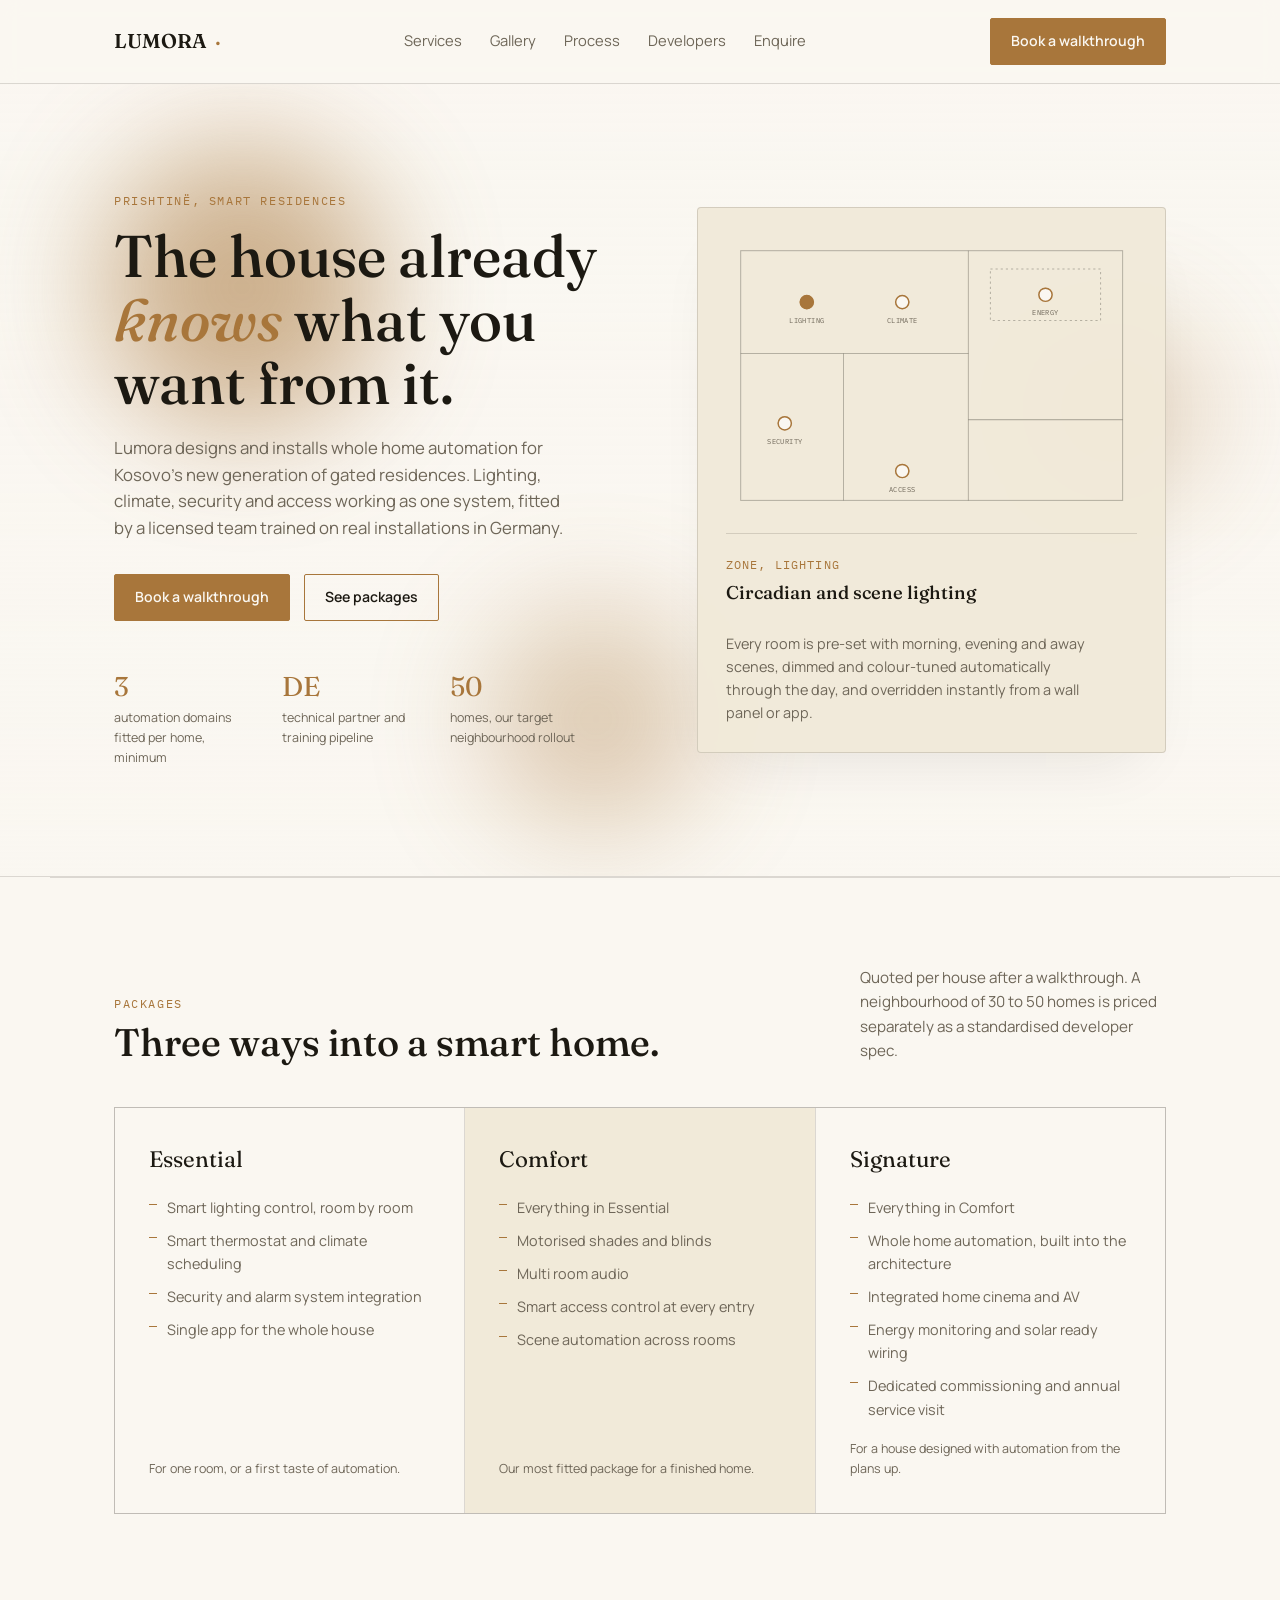
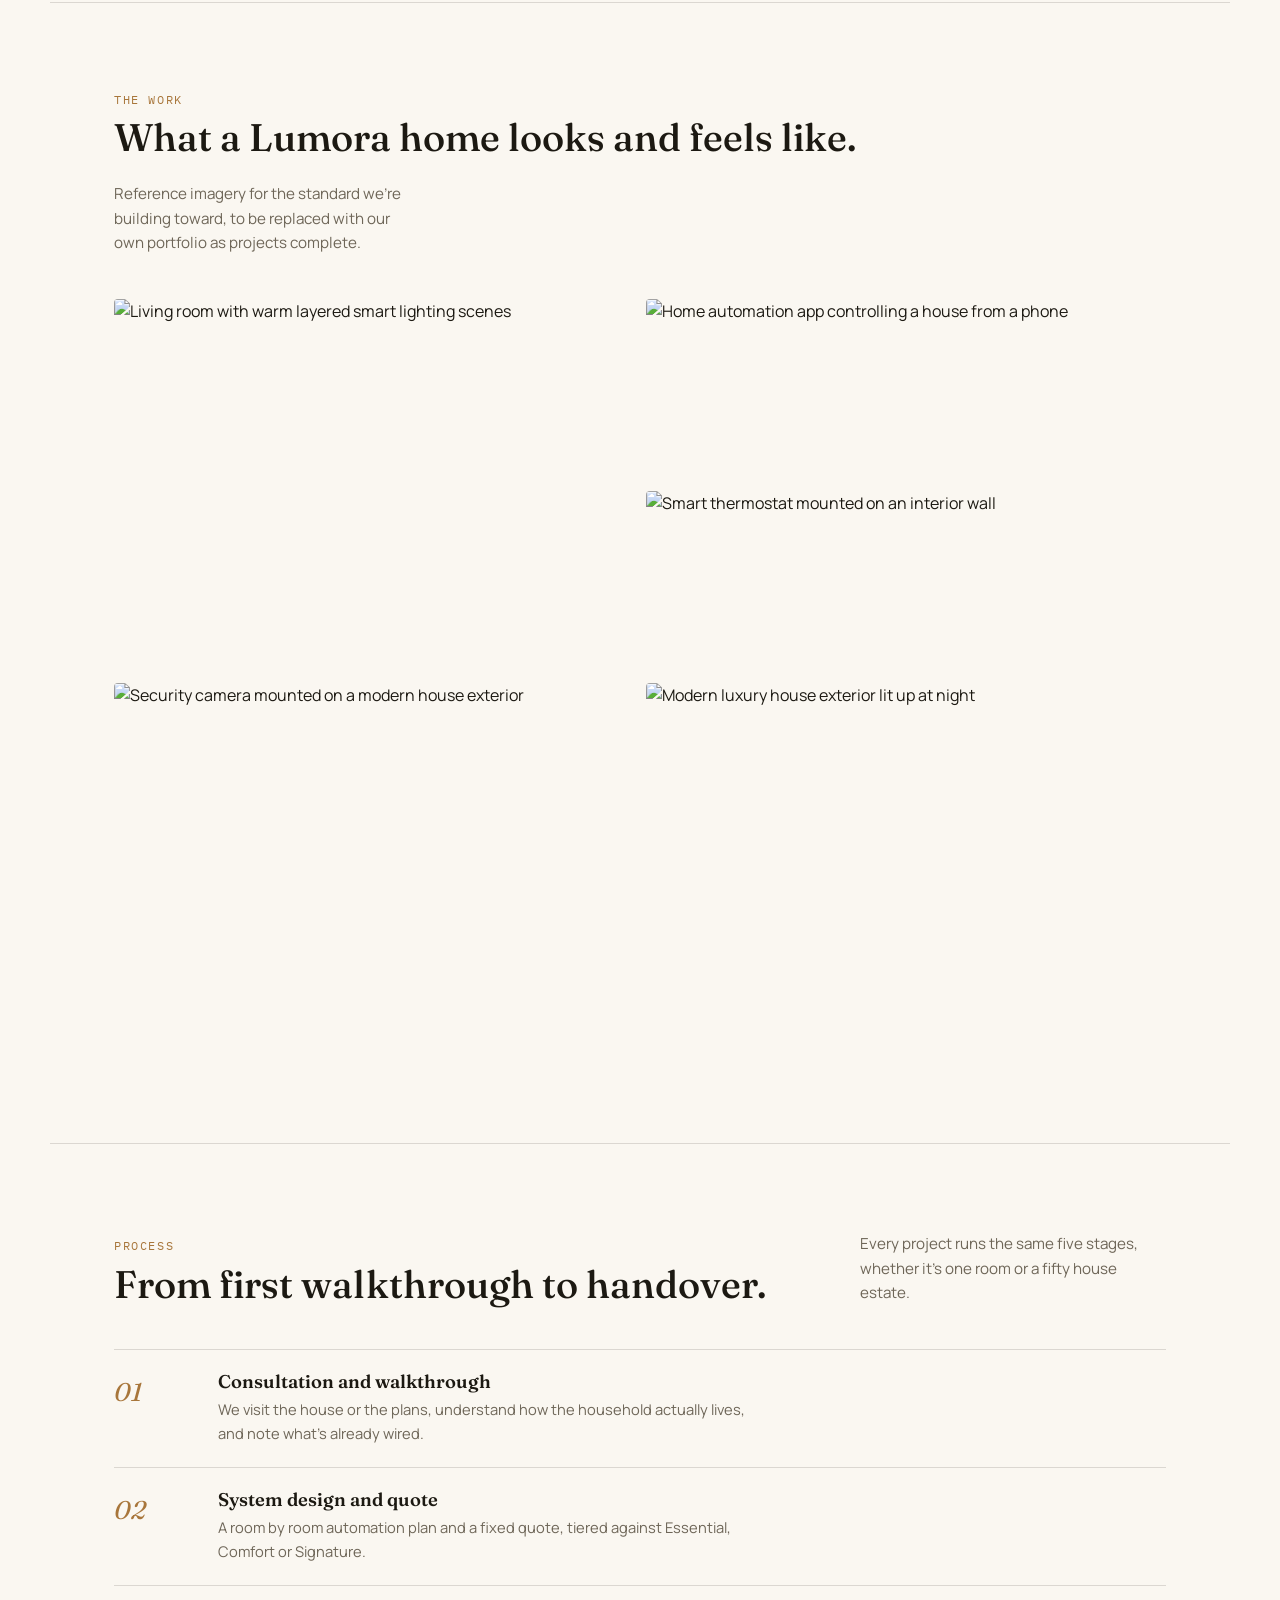
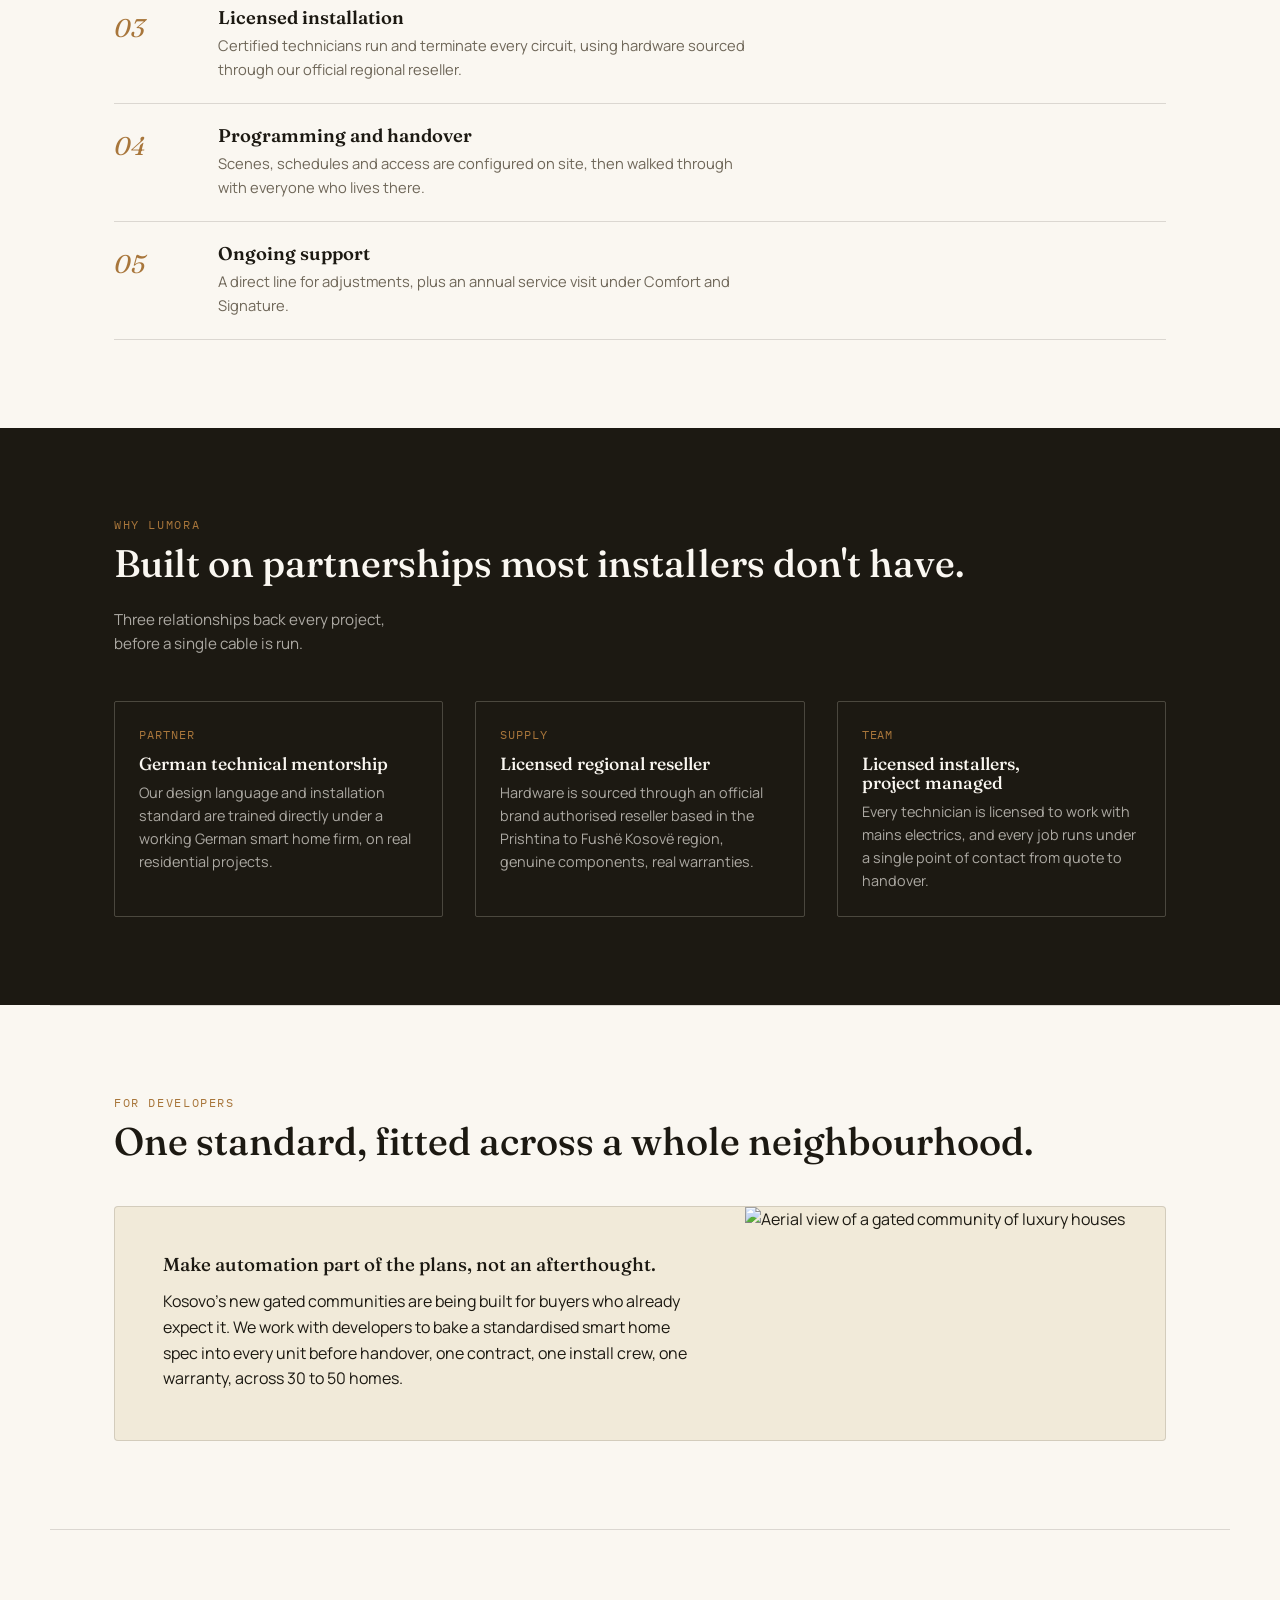
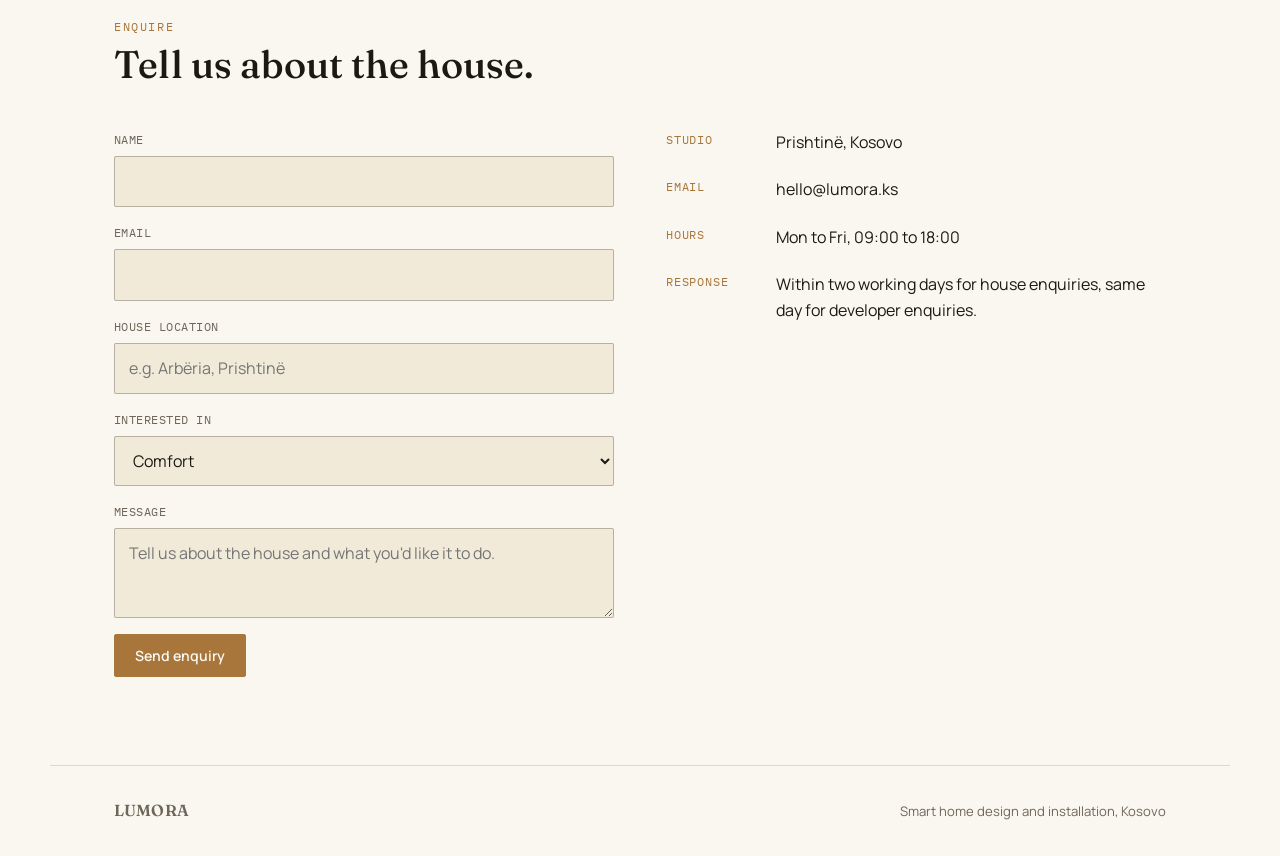
==== index.html @ 9aaa93f2 "Add files via upload" ====
<!doctype html>
<html lang="en">
<head>
<meta charset="UTF-8">
<meta name="viewport" content="width=device-width, initial-scale=1, viewport-fit=cover">
<title>Lumora Living</title>
<meta name="description" content="Lumora designs and installs whole-home automation for Kosovo's gated residences, lighting, climate, security and access working as one system.">
<link rel="preconnect" href="https://fonts.googleapis.com">
<link rel="preconnect" href="https://fonts.gstatic.com" crossorigin>
<link rel="stylesheet" href="https://fonts.googleapis.com/css2?family=Fraunces:ital,opsz,wght@0,9..144,300;0,9..144,500;0,9..144,600;1,9..144,400&family=Manrope:wght@400;500;600;700&family=IBM+Plex+Mono:wght@400;500&display=swap">
<link rel="stylesheet" href="style.css">
</head>
<body>

<header class="nav">
  <div class="wrap">
    <div class="brand">LUMORA<span class="dot">·</span></div>
    <nav class="links" aria-label="Primary">
      <a href="#services">Services</a>
      <a href="#gallery">Gallery</a>
      <a href="#process">Process</a>
      <a href="#developers">Developers</a>
      <a href="#contact">Enquire</a>
    </nav>
    <a class="btn solid" href="#contact">Book a walkthrough</a>
  </div>
</header>

<main>

  <section class="hero" id="top">
    <div class="hero-media" aria-hidden="true">
      <img src="https://loremflickr.com/1600/1200/smarthome,interior,modern" alt="" loading="eager" id="heroImg">
      <div class="hero-scrim"></div>
      <div class="glow g1"></div>
      <div class="glow g2"></div>
      <div class="glow g3"></div>
    </div>
    <div class="wrap hero-grid">
      <div class="hero-copy">
        <p class="eyebrow">Prishtinë, Smart residences</p>
        <h1>The house already <em>knows</em> what you want from it.</h1>
        <p class="lede">Lumora designs and installs whole home automation for Kosovo's new generation of gated residences. Lighting, climate, security and access working as one system, fitted by a licensed team trained on real installations in Germany.</p>
        <div class="cta-row">
          <a class="btn solid" href="#contact">Book a walkthrough</a>
          <a class="btn" href="#services">See packages</a>
        </div>
        <div class="stats">
          <div class="stat"><div class="num mono" data-count="3">0</div><div class="lbl">automation domains fitted per home, minimum</div></div>
          <div class="stat"><div class="num mono" data-static="DE">DE</div><div class="lbl">technical partner and training pipeline</div></div>
          <div class="stat"><div class="num mono" data-count="50">0</div><div class="lbl">homes, our target neighbourhood rollout</div></div>
        </div>
      </div>

      <div class="plan-card">
        <svg viewBox="0 0 560 380" role="img" aria-labelledby="planTitle">
          <title id="planTitle">Interactive floor plan of a smart home, showing five automation zones</title>
          <g class="plan-lines">
            <rect x="20" y="20" width="520" height="340"></rect>
            <line x1="20" y1="160" x2="330" y2="160"></line>
            <line x1="330" y1="20" x2="330" y2="360"></line>
            <line x1="330" y1="250" x2="540" y2="250"></line>
            <line x1="160" y1="160" x2="160" y2="360"></line>
            <rect x="360" y="45" width="150" height="70" stroke-dasharray="3 4"></rect>
          </g>
          <g id="nodes" font-family="IBM Plex Mono, monospace">
            <g class="node" tabindex="0" role="button" aria-pressed="true" data-key="lighting" transform="translate(110,90)">
              <circle class="pulse" r="9"></circle>
              <circle class="core" r="9"></circle>
              <text x="0" y="28" text-anchor="middle">Lighting</text>
            </g>
            <g class="node" tabindex="0" role="button" aria-pressed="false" data-key="climate" transform="translate(240,90)">
              <circle class="pulse" r="9"></circle>
              <circle class="core" r="9"></circle>
              <text x="0" y="28" text-anchor="middle">Climate</text>
            </g>
            <g class="node" tabindex="0" role="button" aria-pressed="false" data-key="security" transform="translate(80,255)">
              <circle class="pulse" r="9"></circle>
              <circle class="core" r="9"></circle>
              <text x="0" y="28" text-anchor="middle">Security</text>
            </g>
            <g class="node" tabindex="0" role="button" aria-pressed="false" data-key="access" transform="translate(240,320)">
              <circle class="pulse" r="9"></circle>
              <circle class="core" r="9"></circle>
              <text x="0" y="28" text-anchor="middle">Access</text>
            </g>
            <g class="node" tabindex="0" role="button" aria-pressed="false" data-key="energy" transform="translate(435,80)">
              <circle class="pulse" r="9"></circle>
              <circle class="core" r="9"></circle>
              <text x="0" y="28" text-anchor="middle">Energy</text>
            </g>
          </g>
        </svg>
        <div class="plan-caption">
          <p class="tag mono">Zone, Lighting</p>
          <h4 id="capTitle">Circadian and scene lighting</h4>
          <p id="capBody">Every room is pre-set with morning, evening and away scenes, dimmed and colour-tuned automatically through the day, and overridden instantly from a wall panel or app.</p>
        </div>
      </div>
    </div>
  </section>

  <section id="services" class="wrap">
    <div class="section-head">
      <div>
        <p class="eyebrow">Packages</p>
        <h2>Three ways into a smart home.</h2>
      </div>
      <p class="side">Quoted per house after a walkthrough. A neighbourhood of 30 to 50 homes is priced separately as a standardised developer spec.</p>
    </div>
    <div class="tiers">
      <div class="tier">
        <div>
          <div class="tier-name">Essential</div>
        </div>
        <ul>
          <li>Smart lighting control, room by room</li>
          <li>Smart thermostat and climate scheduling</li>
          <li>Security and alarm system integration</li>
          <li>Single app for the whole house</li>
        </ul>
        <p class="tier-for">For one room, or a first taste of automation.</p>
      </div>
      <div class="tier featured">
        <div>
          <div class="tier-name">Comfort</div>
        </div>
        <ul>
          <li>Everything in Essential</li>
          <li>Motorised shades and blinds</li>
          <li>Multi room audio</li>
          <li>Smart access control at every entry</li>
          <li>Scene automation across rooms</li>
        </ul>
        <p class="tier-for">Our most fitted package for a finished home.</p>
      </div>
      <div class="tier">
        <div>
          <div class="tier-name">Signature</div>
        </div>
        <ul>
          <li>Everything in Comfort</li>
          <li>Whole home automation, built into the architecture</li>
          <li>Integrated home cinema and AV</li>
          <li>Energy monitoring and solar ready wiring</li>
          <li>Dedicated commissioning and annual service visit</li>
        </ul>
        <p class="tier-for">For a house designed with automation from the plans up.</p>
      </div>
    </div>
  </section>

  <section id="gallery" class="wrap">
    <div class="section-head">
      <div>
        <p class="eyebrow">The work</p>
        <h2>What a Lumora home looks and feels like.</h2>
      </div>
      <p class="side">Reference imagery for the standard we're building toward, to be replaced with our own portfolio as projects complete.</p>
    </div>
    <div class="gallery-grid">
      <figure class="gallery-item span-2">
        <img src="https://loremflickr.com/900/650/livingroom,smartlighting" alt="Living room with warm layered smart lighting scenes" loading="lazy">
        <figcaption>Layered lighting scenes, tuned to the time of day</figcaption>
      </figure>
      <figure class="gallery-item">
        <img src="https://loremflickr.com/620/650/homeautomation,app" alt="Home automation app controlling a house from a phone" loading="lazy">
        <figcaption>One app for lighting, climate, security and access</figcaption>
      </figure>
      <figure class="gallery-item">
        <img src="https://loremflickr.com/620/500/thermostat,modern" alt="Smart thermostat mounted on an interior wall" loading="lazy">
        <figcaption>Room by room climate, scheduled automatically</figcaption>
      </figure>
      <figure class="gallery-item">
        <img src="https://loremflickr.com/620/500/security,camera,house" alt="Security camera mounted on a modern house exterior" loading="lazy">
        <figcaption>Perimeter security tied into one alarm system</figcaption>
      </figure>
      <figure class="gallery-item span-2">
        <img src="https://loremflickr.com/900/650/luxuryhouse,night,exterior" alt="Modern luxury house exterior lit up at night" loading="lazy">
        <figcaption>Exterior lighting and gates on the same automated system</figcaption>
      </figure>
    </div>
  </section>

  <section id="process" class="wrap">
    <div class="section-head">
      <div>
        <p class="eyebrow">Process</p>
        <h2>From first walkthrough to handover.</h2>
      </div>
      <p class="side">Every project runs the same five stages, whether it's one room or a fifty house estate.</p>
    </div>
    <div class="process">
      <div class="step">
        <div class="num mono">01</div>
        <div><h3>Consultation and walkthrough</h3><p>We visit the house or the plans, understand how the household actually lives, and note what's already wired.</p></div>
      </div>
      <div class="step">
        <div class="num mono">02</div>
        <div><h3>System design and quote</h3><p>A room by room automation plan and a fixed quote, tiered against Essential, Comfort or Signature.</p></div>
      </div>
      <div class="step">
        <div class="num mono">03</div>
        <div><h3>Licensed installation</h3><p>Certified technicians run and terminate every circuit, using hardware sourced through our official regional reseller.</p></div>
      </div>
      <div class="step">
        <div class="num mono">04</div>
        <div><h3>Programming and handover</h3><p>Scenes, schedules and access are configured on site, then walked through with everyone who lives there.</p></div>
      </div>
      <div class="step">
        <div class="num mono">05</div>
        <div><h3>Ongoing support</h3><p>A direct line for adjustments, plus an annual service visit under Comfort and Signature.</p></div>
      </div>
    </div>
  </section>

  <section class="dark-band">
    <div class="wrap">
      <div class="section-head">
        <div>
          <p class="eyebrow">Why Lumora</p>
          <h2>Built on partnerships most installers don't have.</h2>
        </div>
        <p class="side stone-on-dark">Three relationships back every project, before a single cable is run.</p>
      </div>
      <div class="trust-grid">
        <div class="trust-item">
          <div class="k mono">Partner</div>
          <h3>German technical mentorship</h3>
          <p class="stone-on-dark">Our design language and installation standard are trained directly under a working German smart home firm, on real residential projects.</p>
        </div>
        <div class="trust-item">
          <div class="k mono">Supply</div>
          <h3>Licensed regional reseller</h3>
          <p class="stone-on-dark">Hardware is sourced through an official brand authorised reseller based in the Prishtina to Fushë Kosovë region, genuine components, real warranties.</p>
        </div>
        <div class="trust-item">
          <div class="k mono">Team</div>
          <h3>Licensed installers, project managed</h3>
          <p class="stone-on-dark">Every technician is licensed to work with mains electrics, and every job runs under a single point of contact from quote to handover.</p>
        </div>
      </div>
    </div>
  </section>

  <section id="developers" class="wrap">
    <div class="section-head">
      <div>
        <p class="eyebrow">For developers</p>
        <h2>One standard, fitted across a whole neighbourhood.</h2>
      </div>
    </div>
    <div class="callout">
      <div>
        <h3>Make automation part of the plans, not an afterthought.</h3>
        <p>Kosovo's new gated communities are being built for buyers who already expect it. We work with developers to bake a standardised smart home spec into every unit before handover, one contract, one install crew, one warranty, across 30 to 50 homes.</p>
      </div>
      <img src="https://loremflickr.com/700/560/gatedcommunity,luxuryhomes,aerial" alt="Aerial view of a gated community of luxury houses" loading="lazy">
    </div>
  </section>

  <section id="contact" class="wrap">
    <div class="section-head">
      <div>
        <p class="eyebrow">Enquire</p>
        <h2>Tell us about the house.</h2>
      </div>
    </div>
    <div class="contact-grid">
      <form id="enquiryForm">
        <div class="field">
          <label for="name">Name</label>
          <input id="name" name="name" type="text" required autocomplete="name">
        </div>
        <div class="field">
          <label for="email">Email</label>
          <input id="email" name="email" type="email" required autocomplete="email">
        </div>
        <div class="field">
          <label for="location">House location</label>
          <input id="location" name="location" type="text" placeholder="e.g. Arbëria, Prishtinë">
        </div>
        <div class="field">
          <label for="tier">Interested in</label>
          <select id="tier" name="tier">
            <option>Essential</option>
            <option selected>Comfort</option>
            <option>Signature</option>
            <option>A full neighbourhood / developer enquiry</option>
          </select>
        </div>
        <div class="field">
          <label for="message">Message</label>
          <textarea id="message" name="message" placeholder="Tell us about the house and what you'd like it to do."></textarea>
        </div>
        <button class="btn solid" type="submit" style="align-self:flex-start;">Send enquiry</button>
        <p class="toast" id="formToast">Thank you, we'll follow up within two working days.</p>
      </form>
      <div class="contact-info">
        <div class="row"><span class="k mono">Studio</span><span>Prishtinë, Kosovo</span></div>
        <div class="row"><span class="k mono">Email</span><span>hello@lumora.ks</span></div>
        <div class="row"><span class="k mono">Hours</span><span>Mon to Fri, 09:00 to 18:00</span></div>
        <div class="row"><span class="k mono">Response</span><span>Within two working days for house enquiries, same day for developer enquiries.</span></div>
      </div>
    </div>
  </section>

  <footer class="wrap">
    <div class="brand" style="font-size:1rem;">LUMORA</div>
    <div>Smart home design and installation, Kosovo</div>
  </footer>
</main>

<script src="script.js"></script>
</body>
</html>
---- style.css ----
:root{
  --ink:#1C1912;
  --paper:#FAF7F1;
  --paper-raised:#F1EAD9;
  --paper-raised-2:#E9DFC9;
  --brass:#A8763B;
  --brass-strong:#8A5F2C;
  --stone:#6E6658;
  --line:rgba(28,25,18,0.14);
  --line-strong:rgba(28,25,18,0.28);
  --shadow:rgba(28,25,18,0.10);
  color-scheme: light;
}
@media (prefers-color-scheme: dark){
  :root{
    --ink:#F1EAD9;
    --paper:#14120D;
    --paper-raised:#1E1B14;
    --paper-raised-2:#282318;
    --brass:#D9A868;
    --brass-strong:#EFC98B;
    --stone:#A69C89;
    --line:rgba(241,234,217,0.14);
    --line-strong:rgba(241,234,217,0.26);
    --shadow:rgba(0,0,0,0.4);
    color-scheme: dark;
  }
}

*{ box-sizing:border-box; }
html,body{ margin:0; padding:0; }
body{
  background:var(--paper);
  color:var(--ink);
  font-family:'Manrope', system-ui, sans-serif;
  font-size:16px;
  line-height:1.6;
  -webkit-font-smoothing:antialiased;
  overflow-x:hidden;
}
h1,h2,h3{
  font-family:'Fraunces', Georgia, serif;
  font-weight:500;
  line-height:1.08;
  text-wrap:balance;
  margin:0;
}
p{ margin:0; }
a{ color:inherit; }
img{ max-width:100%; display:block; }
.mono{ font-family:'IBM Plex Mono', ui-monospace, monospace; font-variant-numeric: tabular-nums; }
.wrap{ max-width:1180px; margin-inline:auto; padding-inline:clamp(16px,5vw,64px); }
.eyebrow{
  font-family:'IBM Plex Mono', monospace;
  font-size:0.72rem;
  letter-spacing:0.14em;
  text-transform:uppercase;
  color:var(--brass);
}

/* ---------- nav ---------- */
header.nav{
  position:sticky;
  top:0;
  z-index:40;
  padding-block:18px;
  background:color-mix(in srgb, var(--paper) 88%, transparent);
  backdrop-filter:blur(10px);
  border-bottom:1px solid var(--line);
}
header.nav .wrap{ display:flex; align-items:center; justify-content:space-between; gap:16px; padding-inline:clamp(16px,5vw,64px); }
.brand{ font-family:'Fraunces', serif; font-size:1.25rem; font-weight:600; letter-spacing:0.01em; display:flex; align-items:baseline; gap:8px; }
.brand .dot{ color:var(--brass); }
nav.links{ display:flex; gap:28px; font-size:0.92rem; }
nav.links a{ text-decoration:none; color:var(--stone); transition:color .2s; }
nav.links a:hover, nav.links a:focus-visible{ color:var(--ink); }
@media (max-width:760px){ nav.links{ display:none; } }

.btn{
  display:inline-flex; align-items:center; gap:8px;
  padding:11px 20px; border-radius:2px; border:1px solid var(--brass);
  color:var(--ink); text-decoration:none; font-size:0.88rem; font-weight:600;
  background:transparent; cursor:pointer;
  transition: background .2s, color .2s, transform .2s;
  font-family:'Manrope', sans-serif;
}
.btn.solid{ background:var(--brass); color:var(--paper); border-color:var(--brass); }
.btn:hover{ transform:translateY(-1px); }
.btn.solid:hover{ background:var(--brass-strong); border-color:var(--brass-strong); }

/* ---------- hero ---------- */
.hero{ position:relative; padding-block:0; overflow:hidden; border-bottom:1px solid var(--line); }
.hero-media{ position:absolute; inset:0; z-index:0; }
.hero-media img{
  position:absolute; inset:0; width:100%; height:100%; object-fit:cover;
  transform:scale(1.08) translateY(var(--parallax, 0px));
  filter:saturate(0.9);
  transition:transform .2s linear;
}
.hero-scrim{
  position:absolute; inset:0;
  background:
    linear-gradient(180deg, color-mix(in srgb, var(--paper) 92%, transparent) 0%, color-mix(in srgb, var(--paper) 74%, transparent) 55%, var(--paper) 100%),
    linear-gradient(90deg, var(--paper) 0%, color-mix(in srgb, var(--paper) 20%, transparent) 45%);
}
.glow{ position:absolute; border-radius:50%; filter:blur(60px); opacity:0.55; mix-blend-mode:normal; animation:drift 16s ease-in-out infinite; }
.glow.g1{ width:280px; height:280px; background:var(--brass); top:8%; left:8%; animation-delay:0s; }
.glow.g2{ width:220px; height:220px; background:var(--brass); bottom:6%; left:38%; opacity:0.35; animation-delay:-6s; }
.glow.g3{ width:180px; height:180px; background:var(--brass); top:30%; right:6%; opacity:0.3; animation-delay:-11s; }
@keyframes drift{
  0%,100%{ transform:translate(0,0) scale(1); }
  50%{ transform:translate(24px,-18px) scale(1.12); }
}
@media (prefers-reduced-motion:reduce){
  .glow{ animation:none; }
  .hero-media img{ transform:none !important; }
}

.hero-grid{
  position:relative; z-index:1;
  display:grid; grid-template-columns:1.05fr 0.95fr; gap:clamp(28px,5vw,64px); align-items:center;
  padding-block:clamp(56px,9vw,108px);
}
@media (max-width:860px){ .hero-grid{ grid-template-columns:1fr; } }
.hero-copy h1{ font-size:clamp(2.3rem, 4.6vw, 3.7rem); margin-top:14px; }
.hero-copy h1 em{ font-style:italic; color:var(--brass); }
.hero-copy p.lede{ max-width:46ch; color:var(--stone); font-size:1.05rem; margin-top:20px; }
.cta-row{ display:flex; gap:14px; margin-top:32px; flex-wrap:wrap; }
.stats{ display:flex; gap:clamp(20px,4vw,40px); margin-top:44px; flex-wrap:wrap; }
.stat .num{ font-family:'Fraunces', serif; font-size:1.7rem; color:var(--brass); }
.stat .lbl{ font-size:0.78rem; color:var(--stone); max-width:16ch; }

/* ---------- floor plan diagram ---------- */
.plan-card{
  position:relative; background:color-mix(in srgb, var(--paper-raised) 96%, transparent);
  backdrop-filter:blur(6px);
  border:1px solid var(--line); border-radius:4px; padding:clamp(16px,3vw,28px);
  box-shadow:0 30px 60px -30px var(--shadow);
}
.plan-card svg{ width:100%; height:auto; display:block; }
.node{ cursor:pointer; }
.node circle.core{ fill:var(--paper); stroke:var(--brass); stroke-width:2; transition:stroke .2s, fill .2s; }
.node circle.pulse{ fill:none; stroke:var(--brass); stroke-width:1; opacity:0.5; transform-origin:center; animation:pulse 2.8s ease-out infinite; }
@media (prefers-reduced-motion:reduce){ .node circle.pulse{ animation:none; opacity:0.25; } }
.node[aria-pressed="true"] circle.core{ fill:var(--brass); stroke:var(--brass); }
.node text{ font-family:'IBM Plex Mono', monospace; font-size:9.5px; fill:var(--stone); text-transform:uppercase; letter-spacing:0.06em; }
@keyframes pulse{ 0%{ r:9; opacity:0.55; } 100%{ r:22; opacity:0; } }
.plan-lines{ stroke:var(--line-strong); stroke-width:1.4; fill:none; }
.plan-caption{ margin-top:18px; padding-top:16px; border-top:1px solid var(--line); min-height:76px; }
.plan-caption .tag{ font-family:'IBM Plex Mono', monospace; font-size:0.72rem; letter-spacing:0.1em; text-transform:uppercase; color:var(--brass); }
.plan-caption h4{ font-family:'Fraunces', serif; font-weight:500; font-size:1.15rem; margin-top:4px; }
.plan-caption p{ color:var(--stone); font-size:0.9rem; margin-top:6px; max-width:42ch; }

/* ---------- section shell ---------- */
section{ padding-block:clamp(48px,7vw,88px); border-top:1px solid var(--line); }
section.hero{ border-top:none; }
section.dark-band{ background:var(--ink); color:var(--paper); border-top:none; }
section.dark-band .eyebrow{ color:var(--brass); }
section.dark-band .stone-on-dark{ color:color-mix(in srgb, var(--paper) 65%, transparent); }

.section-head{ display:flex; justify-content:space-between; align-items:flex-end; gap:24px; flex-wrap:wrap; margin-bottom:clamp(28px,4vw,44px); }
.section-head h2{ font-size:clamp(1.7rem,3vw,2.4rem); margin-top:8px; }
.section-head .side{ max-width:34ch; color:var(--stone); font-size:0.95rem; }

/* ---------- services ---------- */
.tiers{ display:grid; grid-template-columns:repeat(3,1fr); gap:1px; background:var(--line); border:1px solid var(--line); }
@media (max-width:860px){ .tiers{ grid-template-columns:1fr; } }
.tier{ background:var(--paper); padding:clamp(24px,3vw,34px); display:flex; flex-direction:column; gap:18px; transition:background .2s; }
.tier.featured{ background:var(--paper-raised); }
.tier:hover{ background:var(--paper-raised-2); }
.tier .tier-name{ font-family:'Fraunces', serif; font-size:1.4rem; }
.tier ul{ list-style:none; margin:0; padding:0; display:flex; flex-direction:column; gap:10px; flex:1; }
.tier li{ font-size:0.9rem; color:var(--stone); padding-left:18px; position:relative; }
.tier li::before{ content:""; position:absolute; left:0; top:0.55em; width:8px; height:1px; background:var(--brass); }
.tier .tier-for{ font-size:0.78rem; color:var(--stone); }

/* ---------- gallery ---------- */
.gallery-grid{ display:grid; grid-template-columns:repeat(4,1fr); grid-auto-rows:180px; gap:12px; }
.gallery-item{ margin:0; position:relative; overflow:hidden; border-radius:4px; grid-column:span 2; }
.gallery-item.span-2{ grid-column:span 2; grid-row:span 2; }
@media (max-width:760px){
  .gallery-grid{ grid-template-columns:repeat(2,1fr); grid-auto-rows:140px; }
  .gallery-item{ grid-column:span 1; }
  .gallery-item.span-2{ grid-column:span 2; grid-row:span 2; }
}
.gallery-item img{ width:100%; height:100%; object-fit:cover; transition:transform .6s ease, filter .6s ease; }
.gallery-item:hover img{ transform:scale(1.08); }
.gallery-item figcaption{
  position:absolute; left:0; right:0; bottom:0; padding:14px 16px;
  background:linear-gradient(0deg, rgba(0,0,0,0.65), transparent);
  color:#F1EAD9; font-size:0.82rem; font-family:'Manrope', sans-serif;
  transform:translateY(8px); opacity:0; transition:transform .3s ease, opacity .3s ease;
}
.gallery-item:hover figcaption, .gallery-item:focus-within figcaption{ transform:translateY(0); opacity:1; }
@media (prefers-reduced-motion:reduce){
  .gallery-item img{ transition:none; }
  .gallery-item:hover img{ transform:none; }
}

/* ---------- process ---------- */
.step{ display:grid; grid-template-columns:80px 1fr; gap:24px; padding-block:22px; border-top:1px solid var(--line); }
.process .step:last-child{ border-bottom:1px solid var(--line); }
.step .num{ font-family:'Fraunces', serif; font-style:italic; font-size:1.6rem; color:var(--brass); }
.step h3{ font-size:1.15rem; font-weight:600; }
.step p{ color:var(--stone); font-size:0.92rem; margin-top:6px; max-width:60ch; }

/* ---------- trust ---------- */
.trust-grid{ display:grid; grid-template-columns:repeat(3,1fr); gap:clamp(20px,3vw,32px); }
@media (max-width:860px){ .trust-grid{ grid-template-columns:1fr; } }
.trust-item{ padding:24px; border:1px solid var(--line-strong); border-radius:2px; transition:border-color .2s, transform .2s; }
.trust-item:hover{ transform:translateY(-3px); border-color:var(--brass); }
section.dark-band .trust-item{ border-color:rgba(241,234,217,0.22); }
.trust-item .k{ font-family:'IBM Plex Mono', monospace; font-size:0.72rem; letter-spacing:0.08em; text-transform:uppercase; color:var(--brass); }
.trust-item h3{ font-size:1.1rem; margin-top:10px; font-family:'Fraunces', serif; font-weight:500; }
.trust-item p{ margin-top:8px; font-size:0.9rem; }

/* ---------- developer callout ---------- */
.callout{ display:grid; grid-template-columns:1.2fr 0.8fr; gap:0; align-items:stretch; background:var(--paper-raised); border:1px solid var(--line); border-radius:4px; overflow:hidden; }
.callout > div{ padding:clamp(28px,4vw,48px); display:flex; flex-direction:column; justify-content:center; gap:14px; }
.callout img{ width:100%; height:100%; object-fit:cover; min-height:220px; }
@media (max-width:860px){ .callout{ grid-template-columns:1fr; } .callout img{ order:-1; height:220px; } }

/* ---------- contact ---------- */
.contact-grid{ display:grid; grid-template-columns:1fr 1fr; gap:clamp(28px,4vw,56px); }
@media (max-width:860px){ .contact-grid{ grid-template-columns:1fr; } }
form{ display:flex; flex-direction:column; gap:16px; }
.field{ display:flex; flex-direction:column; gap:6px; }
.field label{ font-size:0.78rem; letter-spacing:0.04em; text-transform:uppercase; color:var(--stone); font-family:'IBM Plex Mono', monospace; }
.field input, .field select, .field textarea{
  font:inherit; padding:12px 14px; background:var(--paper-raised); border:1px solid var(--line-strong); border-radius:2px; color:var(--ink);
}
.field textarea{ resize:vertical; min-height:90px; }
.field input:focus-visible, .field select:focus-visible, .field textarea:focus-visible, .btn:focus-visible, .node:focus-visible circle.core{
  outline:2px solid var(--brass); outline-offset:2px;
}
.contact-info{ display:flex; flex-direction:column; gap:22px; }
.contact-info .row{ display:flex; gap:14px; }
.contact-info .k{ font-family:'IBM Plex Mono', monospace; font-size:0.75rem; color:var(--brass); text-transform:uppercase; letter-spacing:0.08em; min-width:96px; }
.toast{ margin-top:4px; font-size:0.85rem; color:var(--brass); display:none; }
.toast.show{ display:block; }

footer{
  padding-block:32px; border-top:1px solid var(--line);
  display:flex; justify-content:space-between; align-items:center; gap:16px; flex-wrap:wrap;
  font-size:0.82rem; color:var(--stone);
}

/* ---------- reveal on scroll ---------- */
.reveal{ opacity:1; transform:none; transition:opacity .7s ease, transform .7s ease; }
@media (prefers-reduced-motion: no-preference){
  .reveal.pre{ opacity:0; transform:translateY(18px); }
}
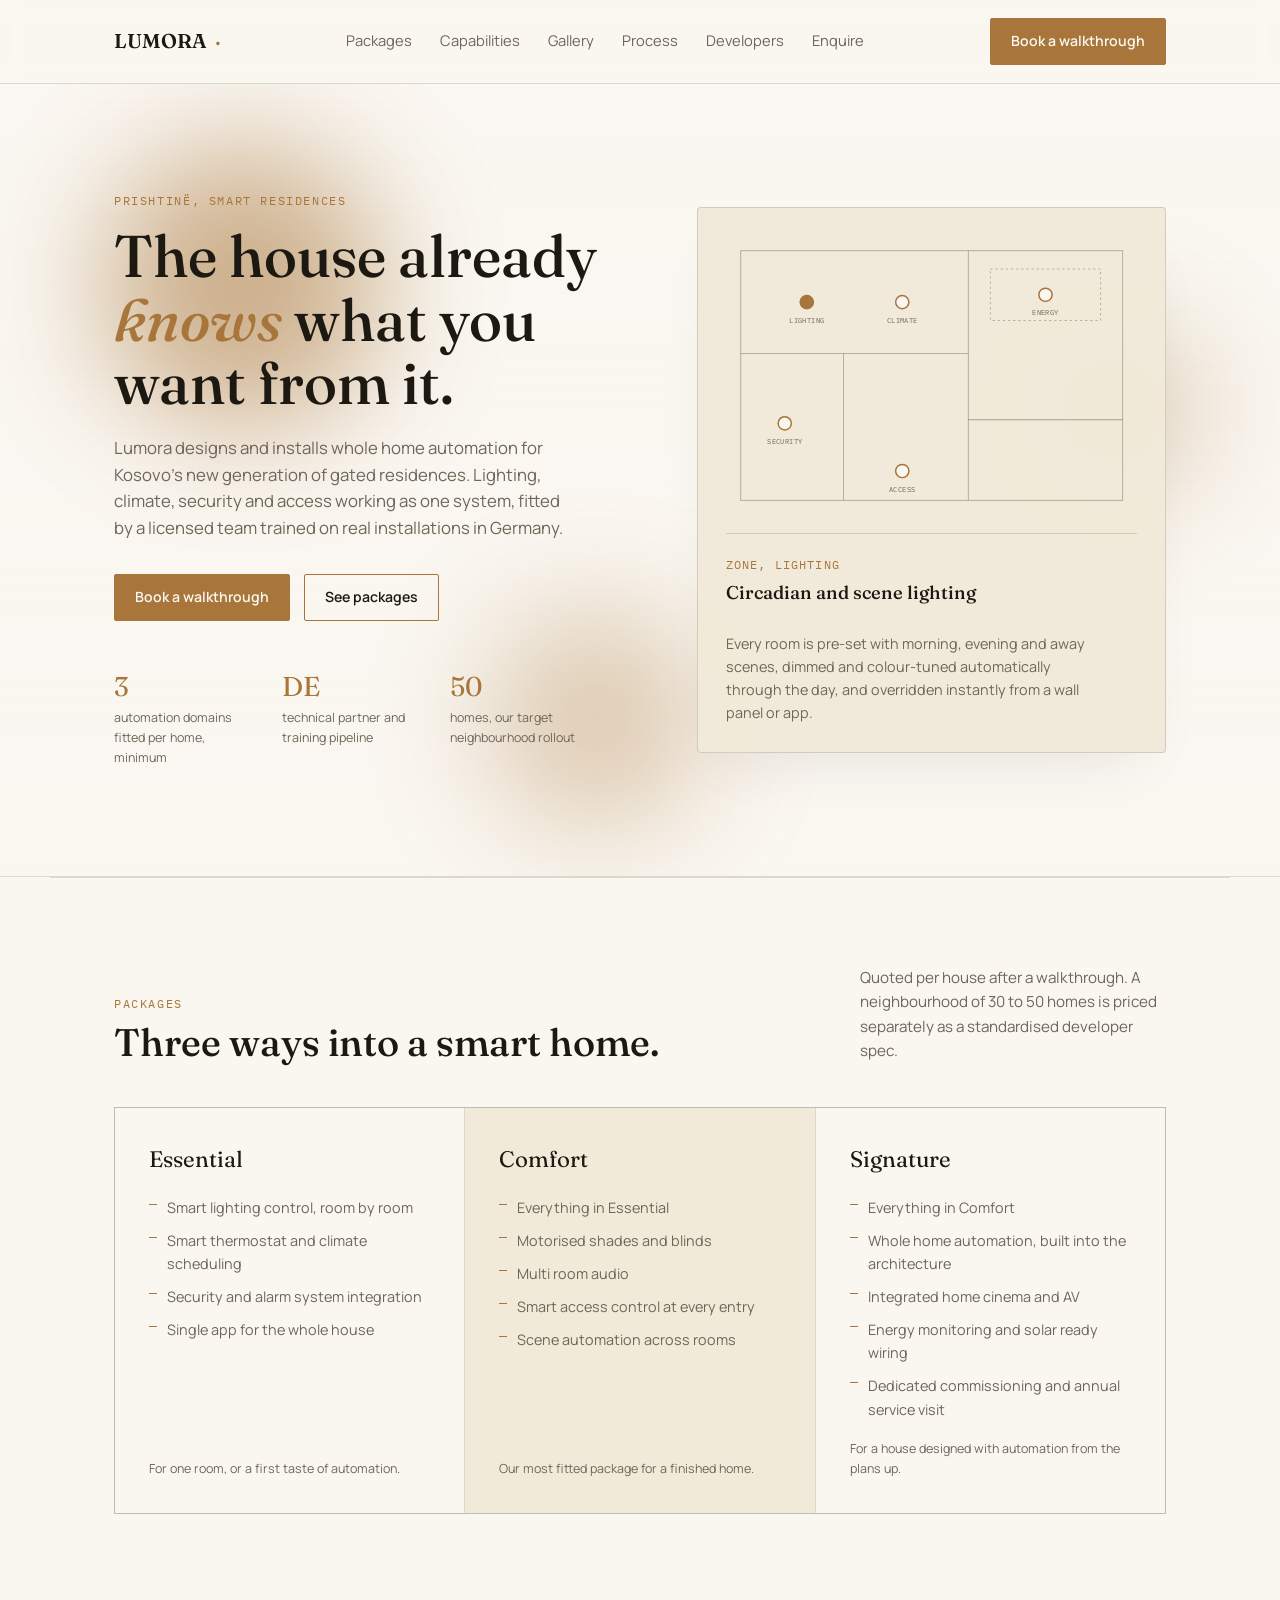
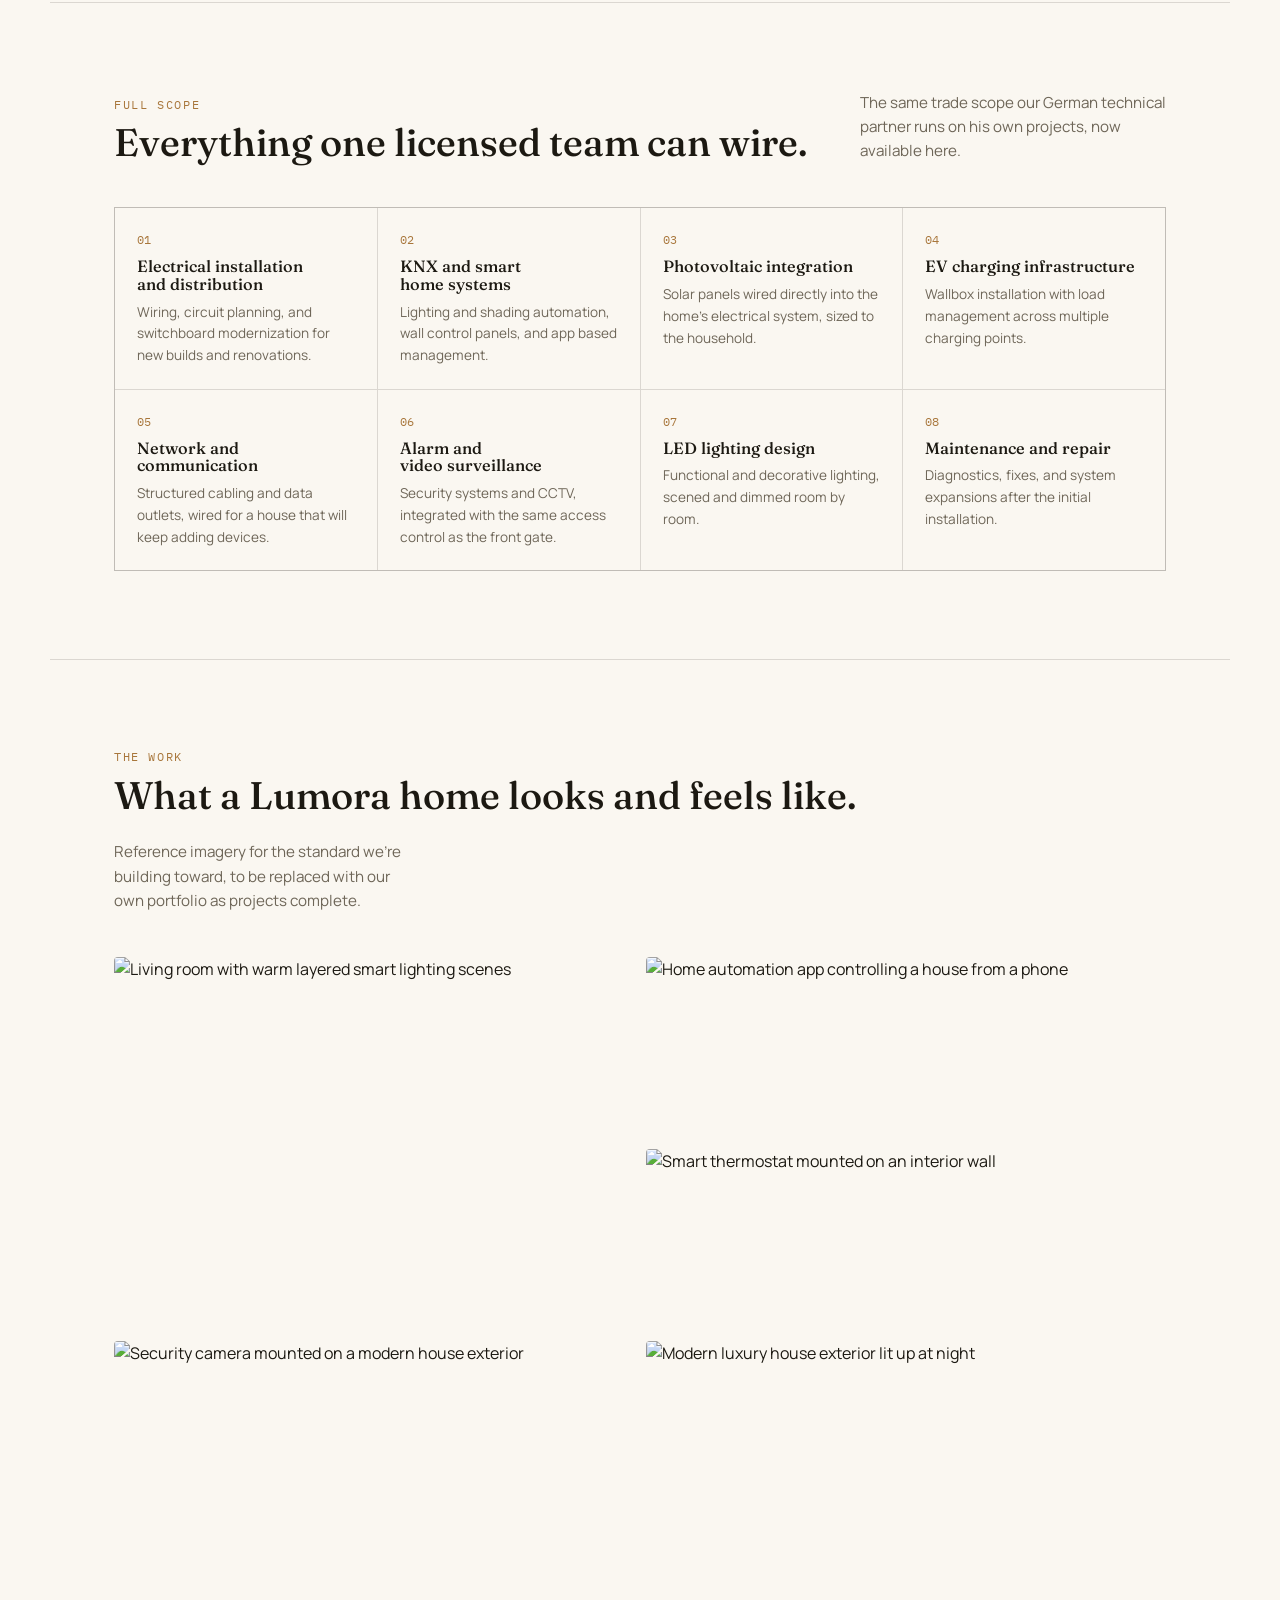
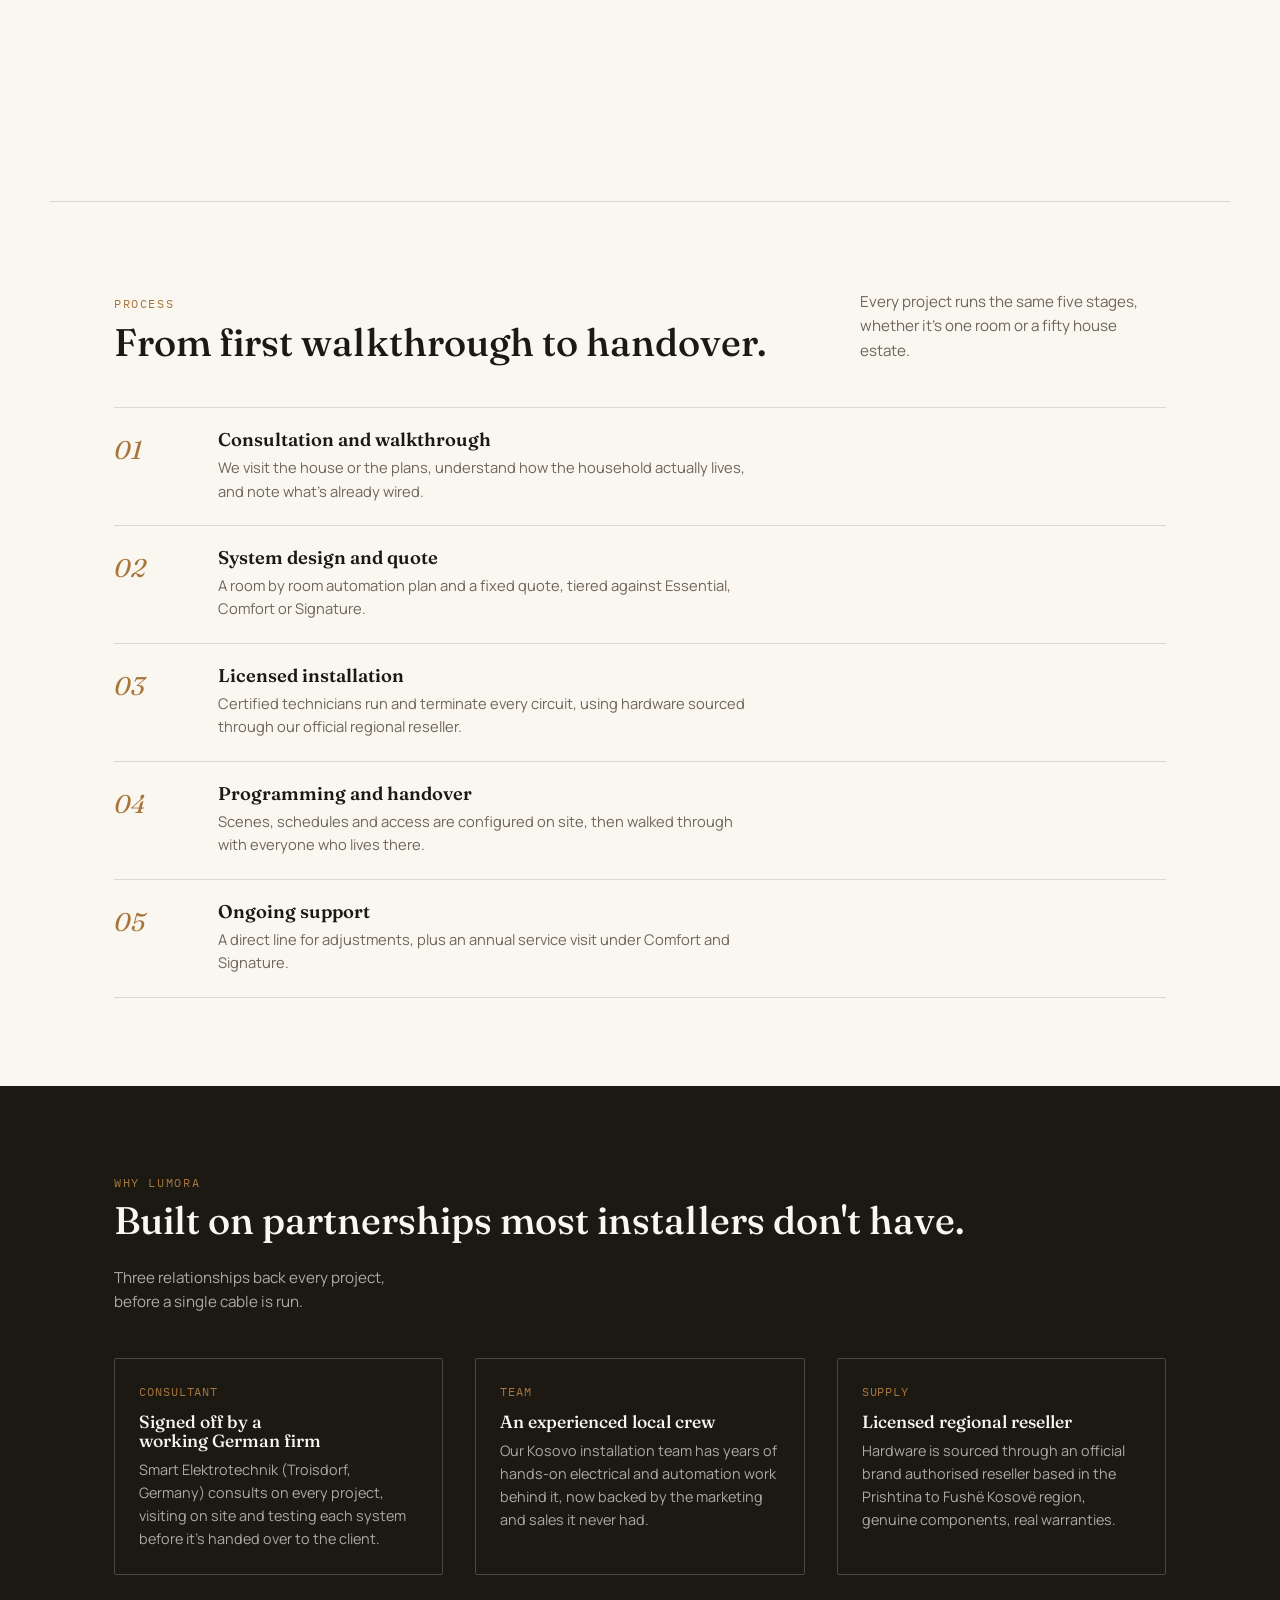
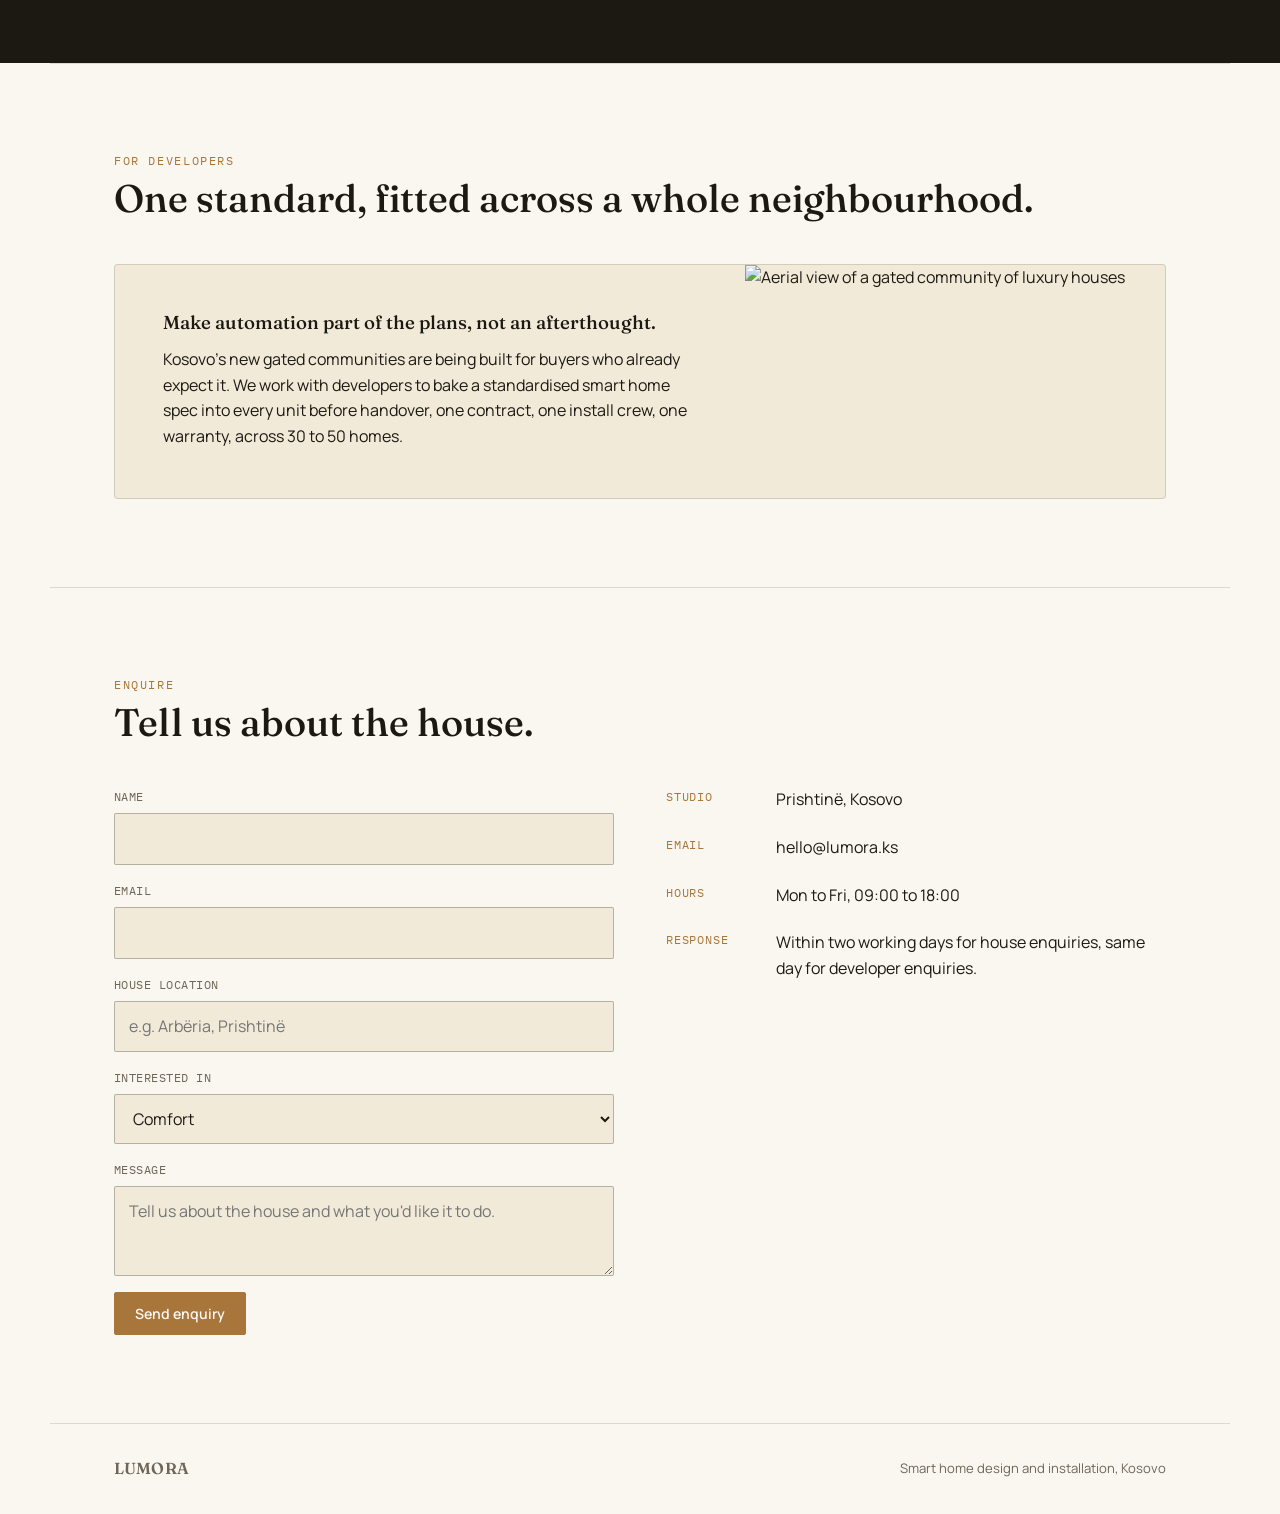
==== commit 94706934: "Add files via upload" ====
--- a/index.html
+++ b/index.html
@@ -16,7 +16,8 @@
   <div class="wrap">
     <div class="brand">LUMORA<span class="dot">·</span></div>
     <nav class="links" aria-label="Primary">
-      <a href="#services">Services</a>
+      <a href="#services">Packages</a>
+      <a href="#capabilities">Capabilities</a>
       <a href="#gallery">Gallery</a>
       <a href="#process">Process</a>
       <a href="#developers">Developers</a>
@@ -150,6 +151,58 @@
     </div>
   </section>
 
+  <section id="capabilities" class="wrap">
+    <div class="section-head">
+      <div>
+        <p class="eyebrow">Full scope</p>
+        <h2>Everything one licensed team can wire.</h2>
+      </div>
+      <p class="side">The same trade scope our German technical partner runs on his own projects, now available here.</p>
+    </div>
+    <div class="cap-grid">
+      <div class="cap-item">
+        <div class="k mono">01</div>
+        <h3>Electrical installation and distribution</h3>
+        <p>Wiring, circuit planning, and switchboard modernization for new builds and renovations.</p>
+      </div>
+      <div class="cap-item">
+        <div class="k mono">02</div>
+        <h3>KNX and smart home systems</h3>
+        <p>Lighting and shading automation, wall control panels, and app based management.</p>
+      </div>
+      <div class="cap-item">
+        <div class="k mono">03</div>
+        <h3>Photovoltaic integration</h3>
+        <p>Solar panels wired directly into the home's electrical system, sized to the household.</p>
+      </div>
+      <div class="cap-item">
+        <div class="k mono">04</div>
+        <h3>EV charging infrastructure</h3>
+        <p>Wallbox installation with load management across multiple charging points.</p>
+      </div>
+      <div class="cap-item">
+        <div class="k mono">05</div>
+        <h3>Network and communication</h3>
+        <p>Structured cabling and data outlets, wired for a house that will keep adding devices.</p>
+      </div>
+      <div class="cap-item">
+        <div class="k mono">06</div>
+        <h3>Alarm and video surveillance</h3>
+        <p>Security systems and CCTV, integrated with the same access control as the front gate.</p>
+      </div>
+      <div class="cap-item">
+        <div class="k mono">07</div>
+        <h3>LED lighting design</h3>
+        <p>Functional and decorative lighting, scened and dimmed room by room.</p>
+      </div>
+      <div class="cap-item">
+        <div class="k mono">08</div>
+        <h3>Maintenance and repair</h3>
+        <p>Diagnostics, fixes, and system expansions after the initial installation.</p>
+      </div>
+    </div>
+  </section>
+
   <section id="gallery" class="wrap">
     <div class="section-head">
       <div>
@@ -225,19 +278,19 @@
       </div>
       <div class="trust-grid">
         <div class="trust-item">
-          <div class="k mono">Partner</div>
-          <h3>German technical mentorship</h3>
-          <p class="stone-on-dark">Our design language and installation standard are trained directly under a working German smart home firm, on real residential projects.</p>
+          <div class="k mono">Consultant</div>
+          <h3>Signed off by a working German firm</h3>
+          <p class="stone-on-dark">Smart Elektrotechnik (Troisdorf, Germany) consults on every project, visiting on site and testing each system before it's handed over to the client.</p>
+        </div>
+        <div class="trust-item">
+          <div class="k mono">Team</div>
+          <h3>An experienced local crew</h3>
+          <p class="stone-on-dark">Our Kosovo installation team has years of hands-on electrical and automation work behind it, now backed by the marketing and sales it never had.</p>
         </div>
         <div class="trust-item">
           <div class="k mono">Supply</div>
           <h3>Licensed regional reseller</h3>
           <p class="stone-on-dark">Hardware is sourced through an official brand authorised reseller based in the Prishtina to Fushë Kosovë region, genuine components, real warranties.</p>
-        </div>
-        <div class="trust-item">
-          <div class="k mono">Team</div>
-          <h3>Licensed installers, project managed</h3>
-          <p class="stone-on-dark">Every technician is licensed to work with mains electrics, and every job runs under a single point of contact from quote to handover.</p>
         </div>
       </div>
     </div>
--- a/style.css
+++ b/style.css
@@ -174,6 +174,16 @@
 .tier li::before{ content:""; position:absolute; left:0; top:0.55em; width:8px; height:1px; background:var(--brass); }
 .tier .tier-for{ font-size:0.78rem; color:var(--stone); }
 
+/* ---------- capabilities ---------- */
+.cap-grid{ display:grid; grid-template-columns:repeat(4,1fr); gap:1px; background:var(--line); border:1px solid var(--line); }
+@media (max-width:860px){ .cap-grid{ grid-template-columns:repeat(2,1fr); } }
+@media (max-width:480px){ .cap-grid{ grid-template-columns:1fr; } }
+.cap-item{ background:var(--paper); padding:22px; display:flex; flex-direction:column; gap:8px; transition:background .2s, transform .2s; }
+.cap-item:hover{ background:var(--paper-raised); transform:translateY(-2px); }
+.cap-item .k{ font-family:'IBM Plex Mono', monospace; font-size:0.78rem; color:var(--brass); }
+.cap-item h3{ font-family:'Fraunces', serif; font-weight:500; font-size:1.02rem; }
+.cap-item p{ color:var(--stone); font-size:0.85rem; }
+
 /* ---------- gallery ---------- */
 .gallery-grid{ display:grid; grid-template-columns:repeat(4,1fr); grid-auto-rows:180px; gap:12px; }
 .gallery-item{ margin:0; position:relative; overflow:hidden; border-radius:4px; grid-column:span 2; }
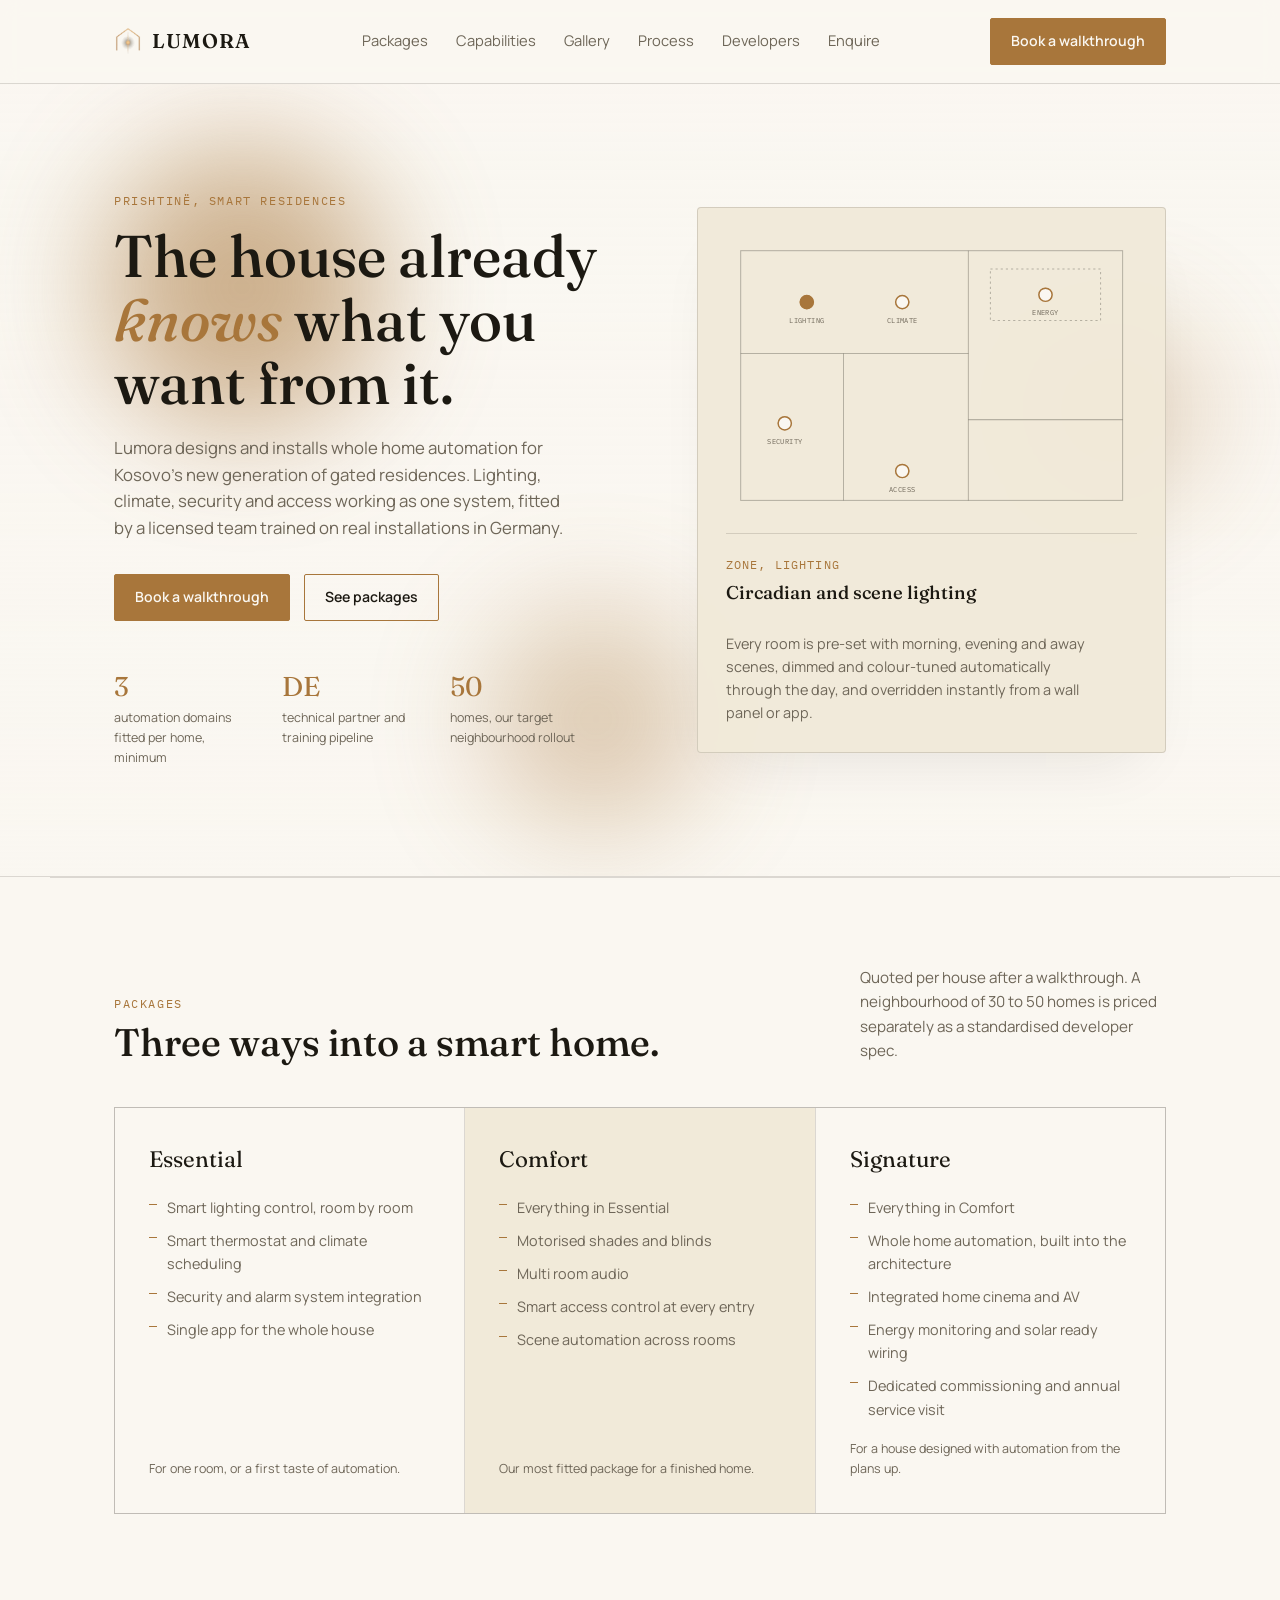
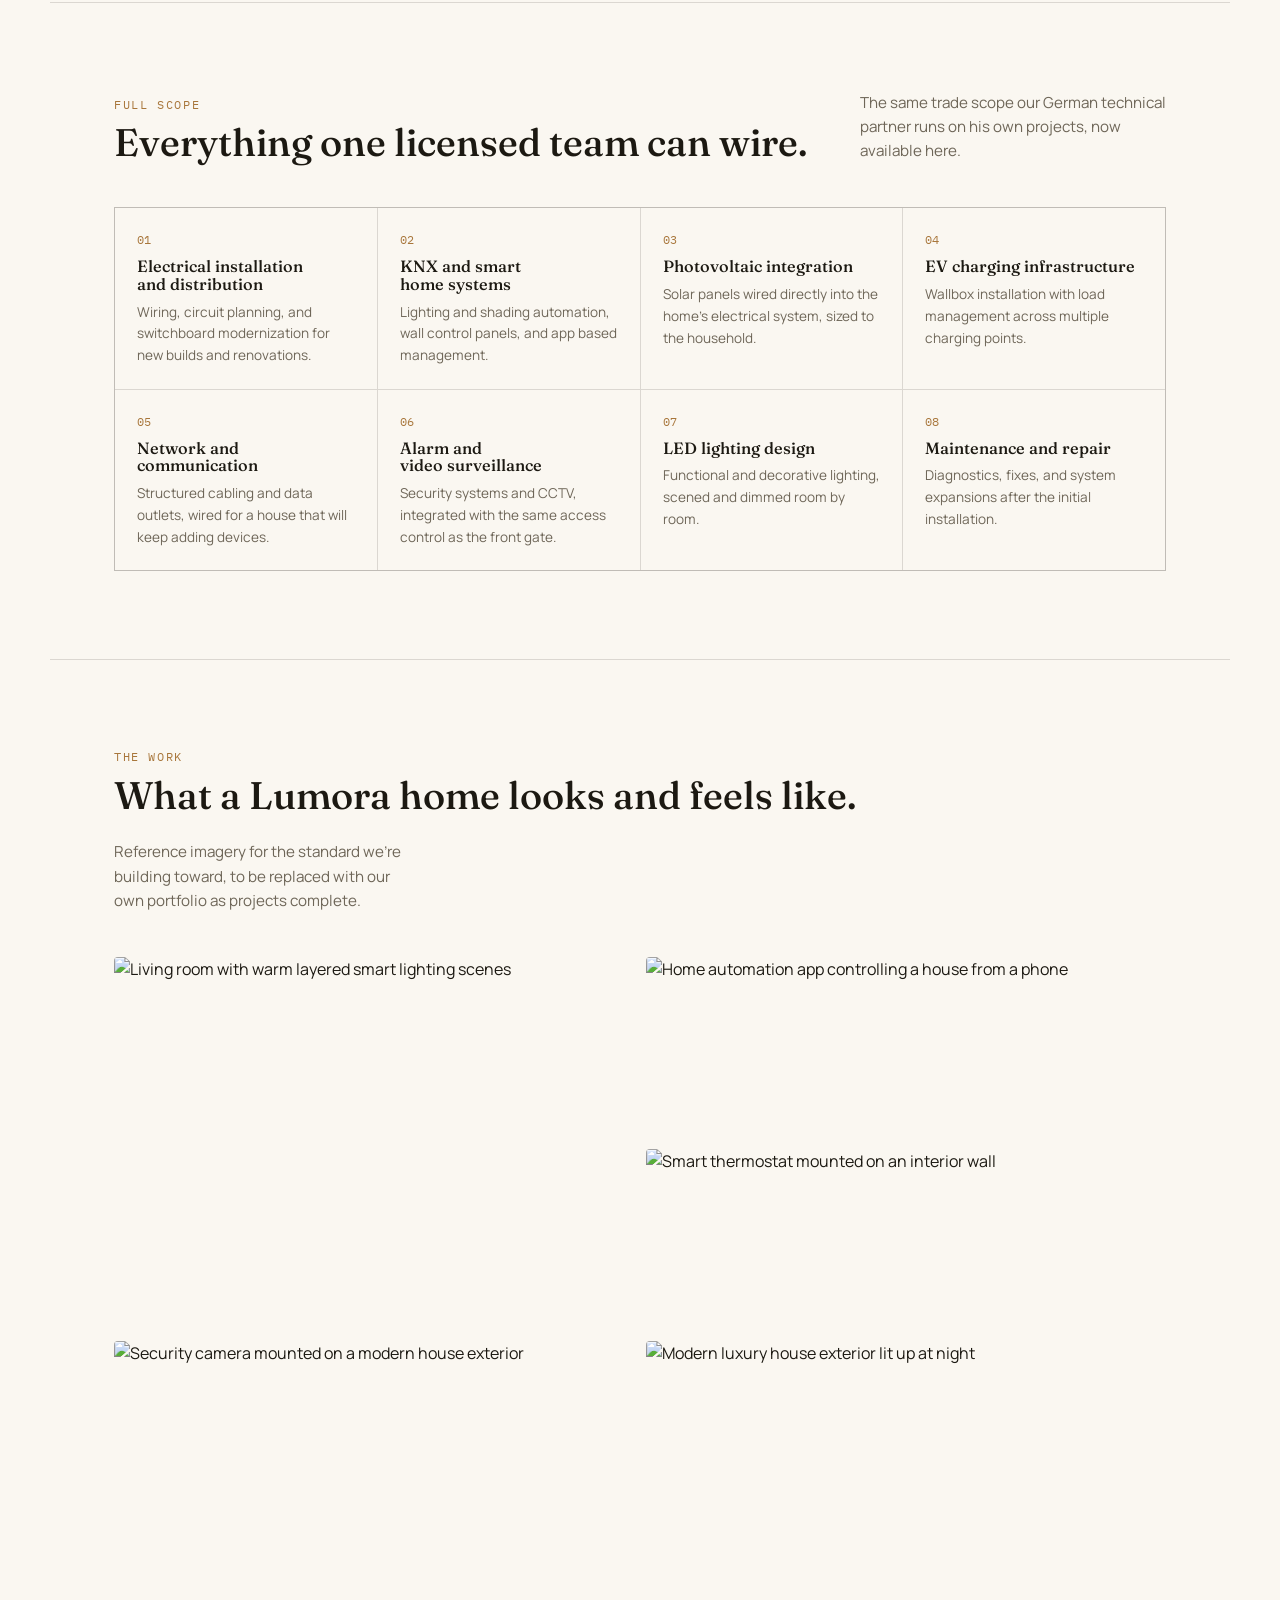
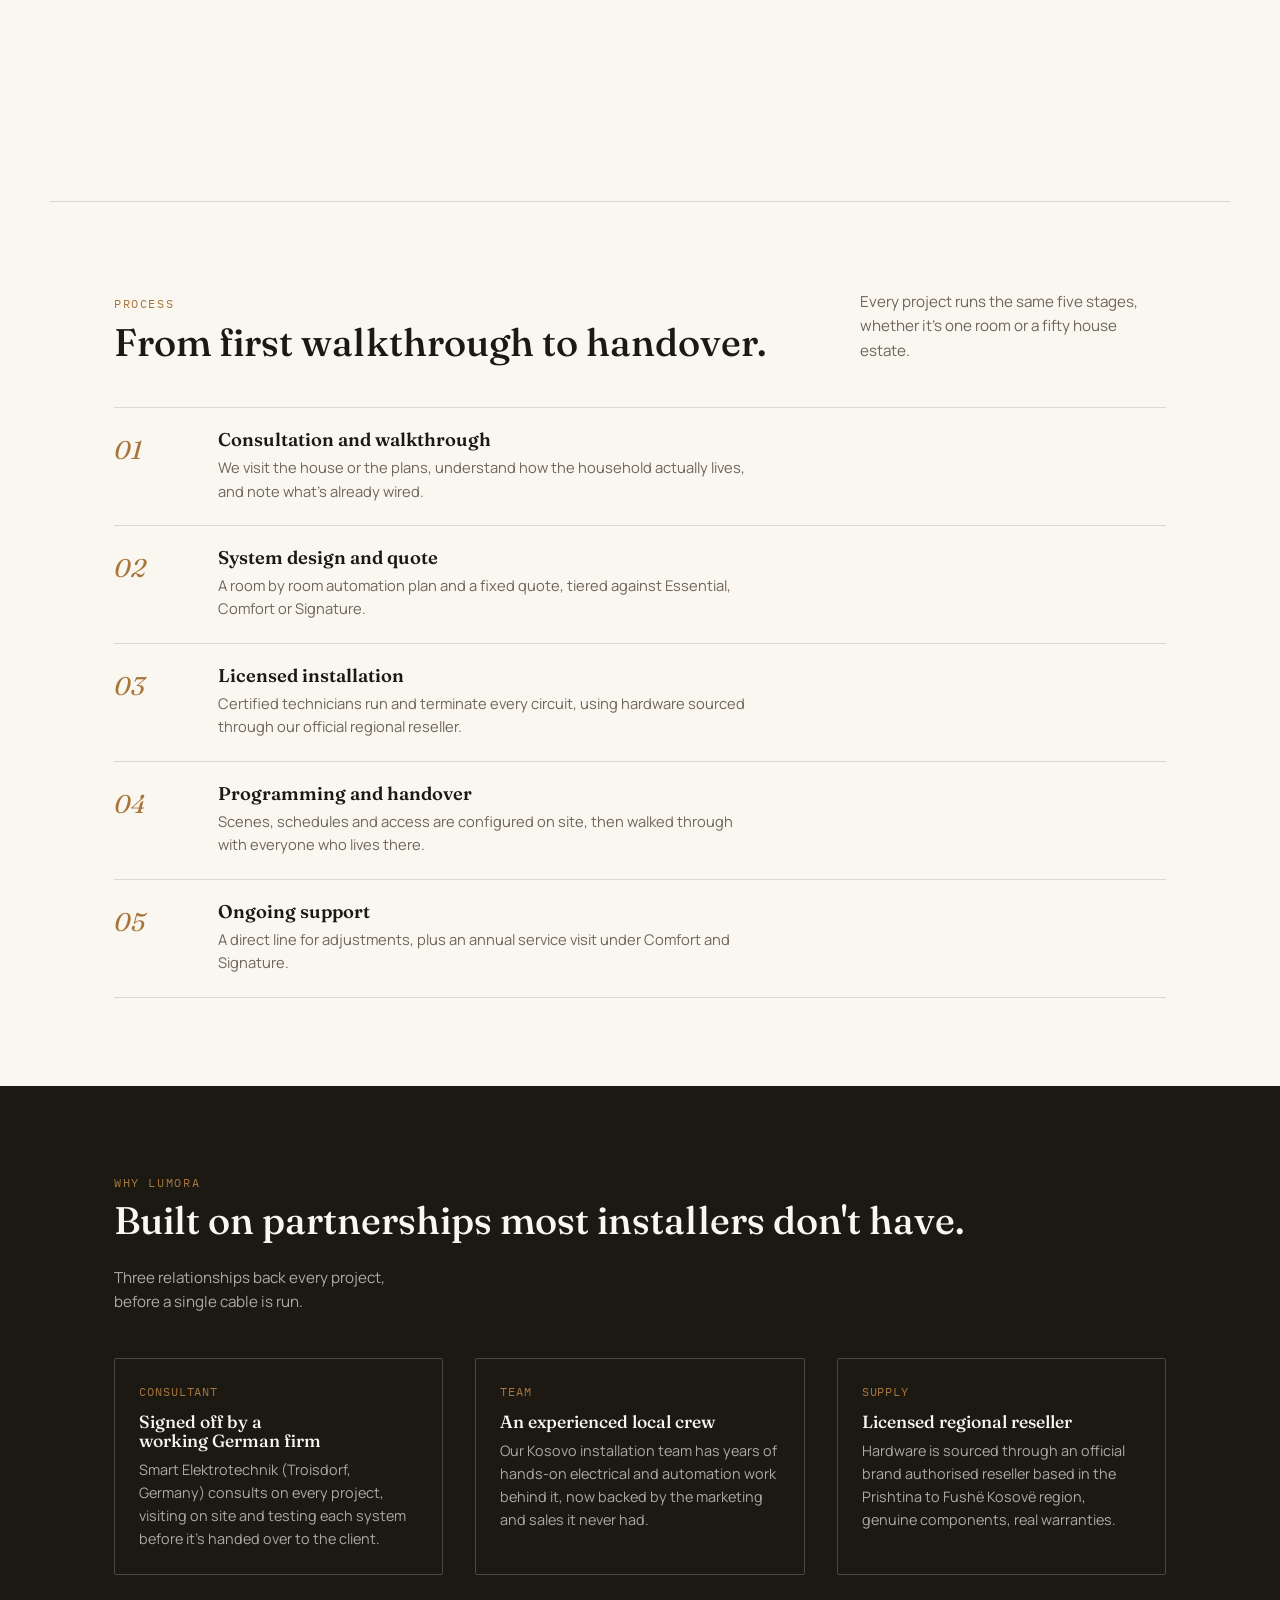
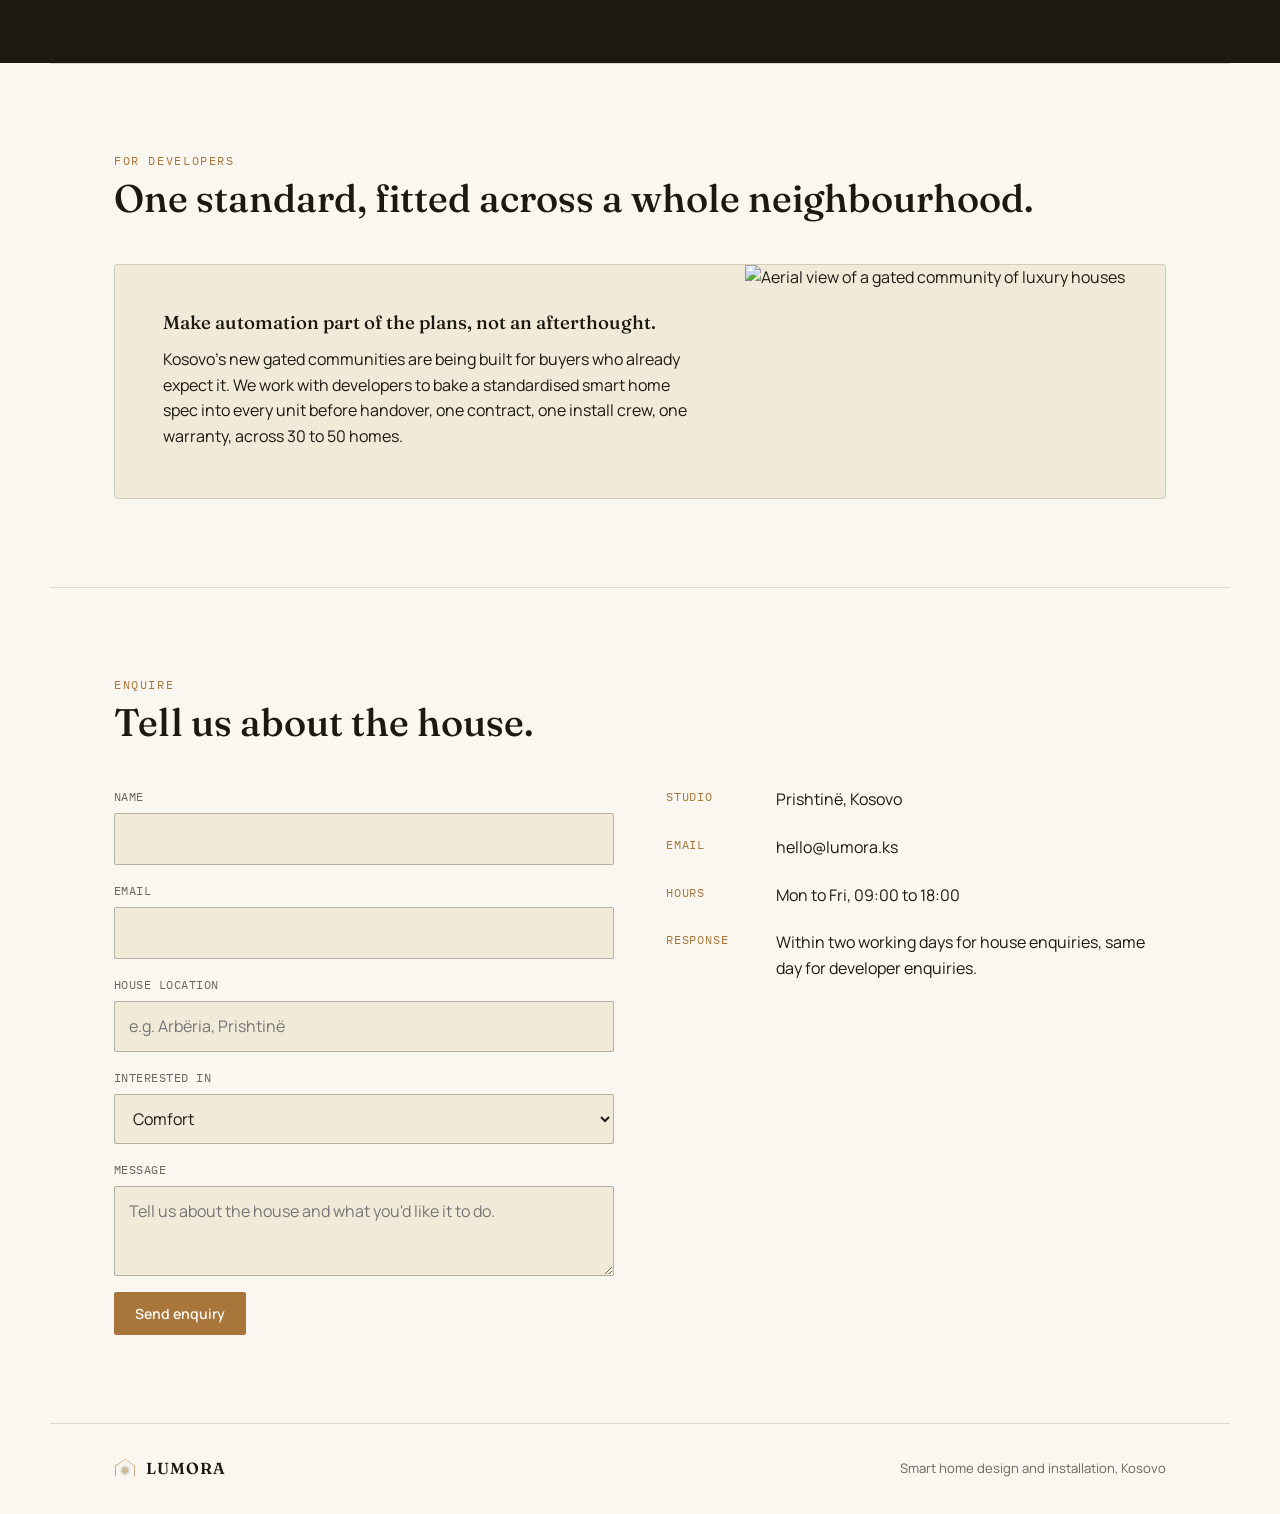
==== commit ee270cbe: "Add files via upload" ====
--- a/index.html
+++ b/index.html
@@ -9,12 +9,18 @@
 <link rel="preconnect" href="https://fonts.gstatic.com" crossorigin>
 <link rel="stylesheet" href="https://fonts.googleapis.com/css2?family=Fraunces:ital,opsz,wght@0,9..144,300;0,9..144,500;0,9..144,600;1,9..144,400&family=Manrope:wght@400;500;600;700&family=IBM+Plex+Mono:wght@400;500&display=swap">
 <link rel="stylesheet" href="style.css">
+<link rel="icon" type="image/png" sizes="512x512" href="images/favicon-512.png">
+<link rel="icon" type="image/png" sizes="32x32" href="images/favicon-32.png">
+<link rel="apple-touch-icon" href="images/apple-touch-icon.png">
 </head>
 <body>
 
 <header class="nav">
   <div class="wrap">
-    <div class="brand">LUMORA<span class="dot">·</span></div>
+    <a class="brand" href="#top">
+      <img src="images/lumora-icon.png" alt="" class="brand-mark">
+      LUMORA
+    </a>
     <nav class="links" aria-label="Primary">
       <a href="#services">Packages</a>
       <a href="#capabilities">Capabilities</a>
@@ -359,7 +365,10 @@
   </section>
 
   <footer class="wrap">
-    <div class="brand" style="font-size:1rem;">LUMORA</div>
+    <div class="brand" style="font-size:1rem;">
+      <img src="images/lumora-icon.png" alt="" class="brand-mark" style="width:22px; height:22px;">
+      LUMORA
+    </div>
     <div>Smart home design and installation, Kosovo</div>
   </footer>
 </main>
--- a/style.css
+++ b/style.css
@@ -69,8 +69,12 @@
   border-bottom:1px solid var(--line);
 }
 header.nav .wrap{ display:flex; align-items:center; justify-content:space-between; gap:16px; padding-inline:clamp(16px,5vw,64px); }
-.brand{ font-family:'Fraunces', serif; font-size:1.25rem; font-weight:600; letter-spacing:0.01em; display:flex; align-items:baseline; gap:8px; }
-.brand .dot{ color:var(--brass); }
+.brand{
+  font-family:'Fraunces', serif; font-size:1.25rem; font-weight:600; letter-spacing:0.06em;
+  display:flex; align-items:center; gap:10px;
+  text-decoration:none; color:var(--ink);
+}
+.brand-mark{ width:28px; height:28px; object-fit:contain; display:block; }
 nav.links{ display:flex; gap:28px; font-size:0.92rem; }
 nav.links a{ text-decoration:none; color:var(--stone); transition:color .2s; }
 nav.links a:hover, nav.links a:focus-visible{ color:var(--ink); }
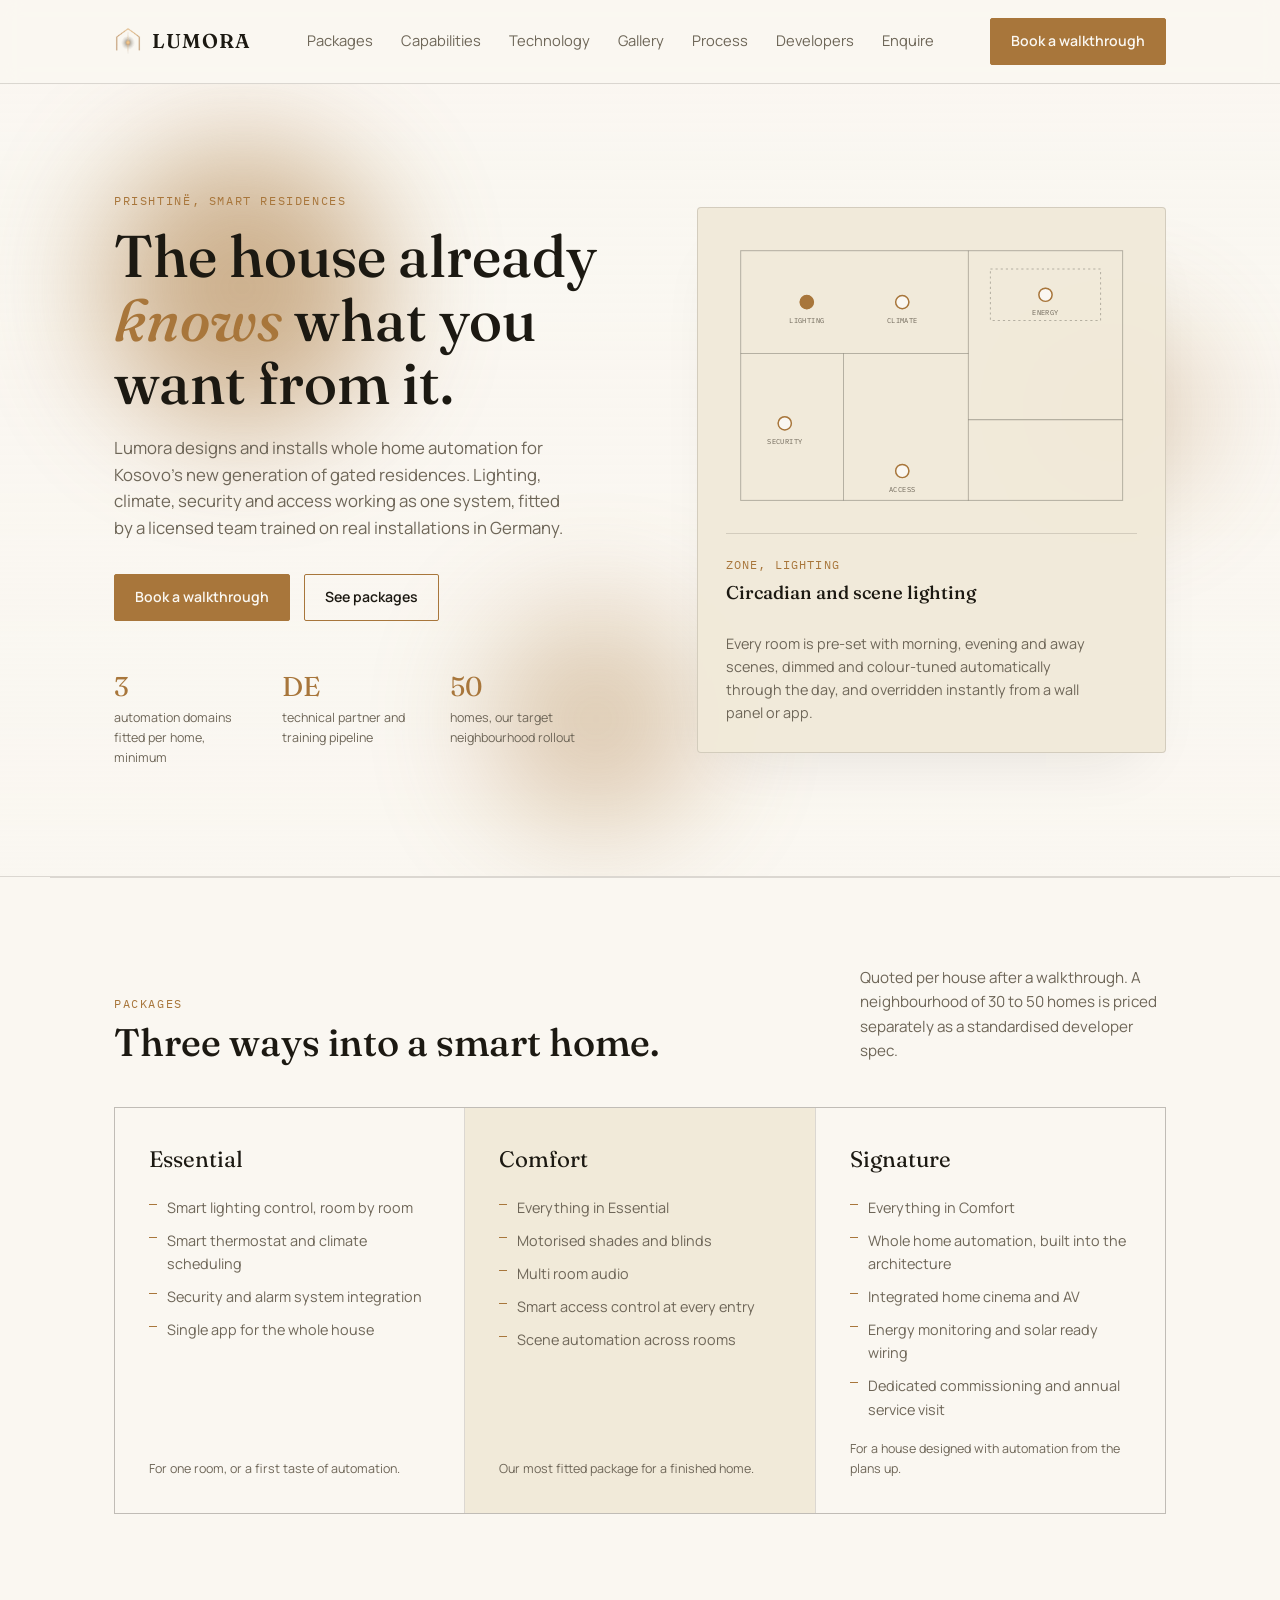
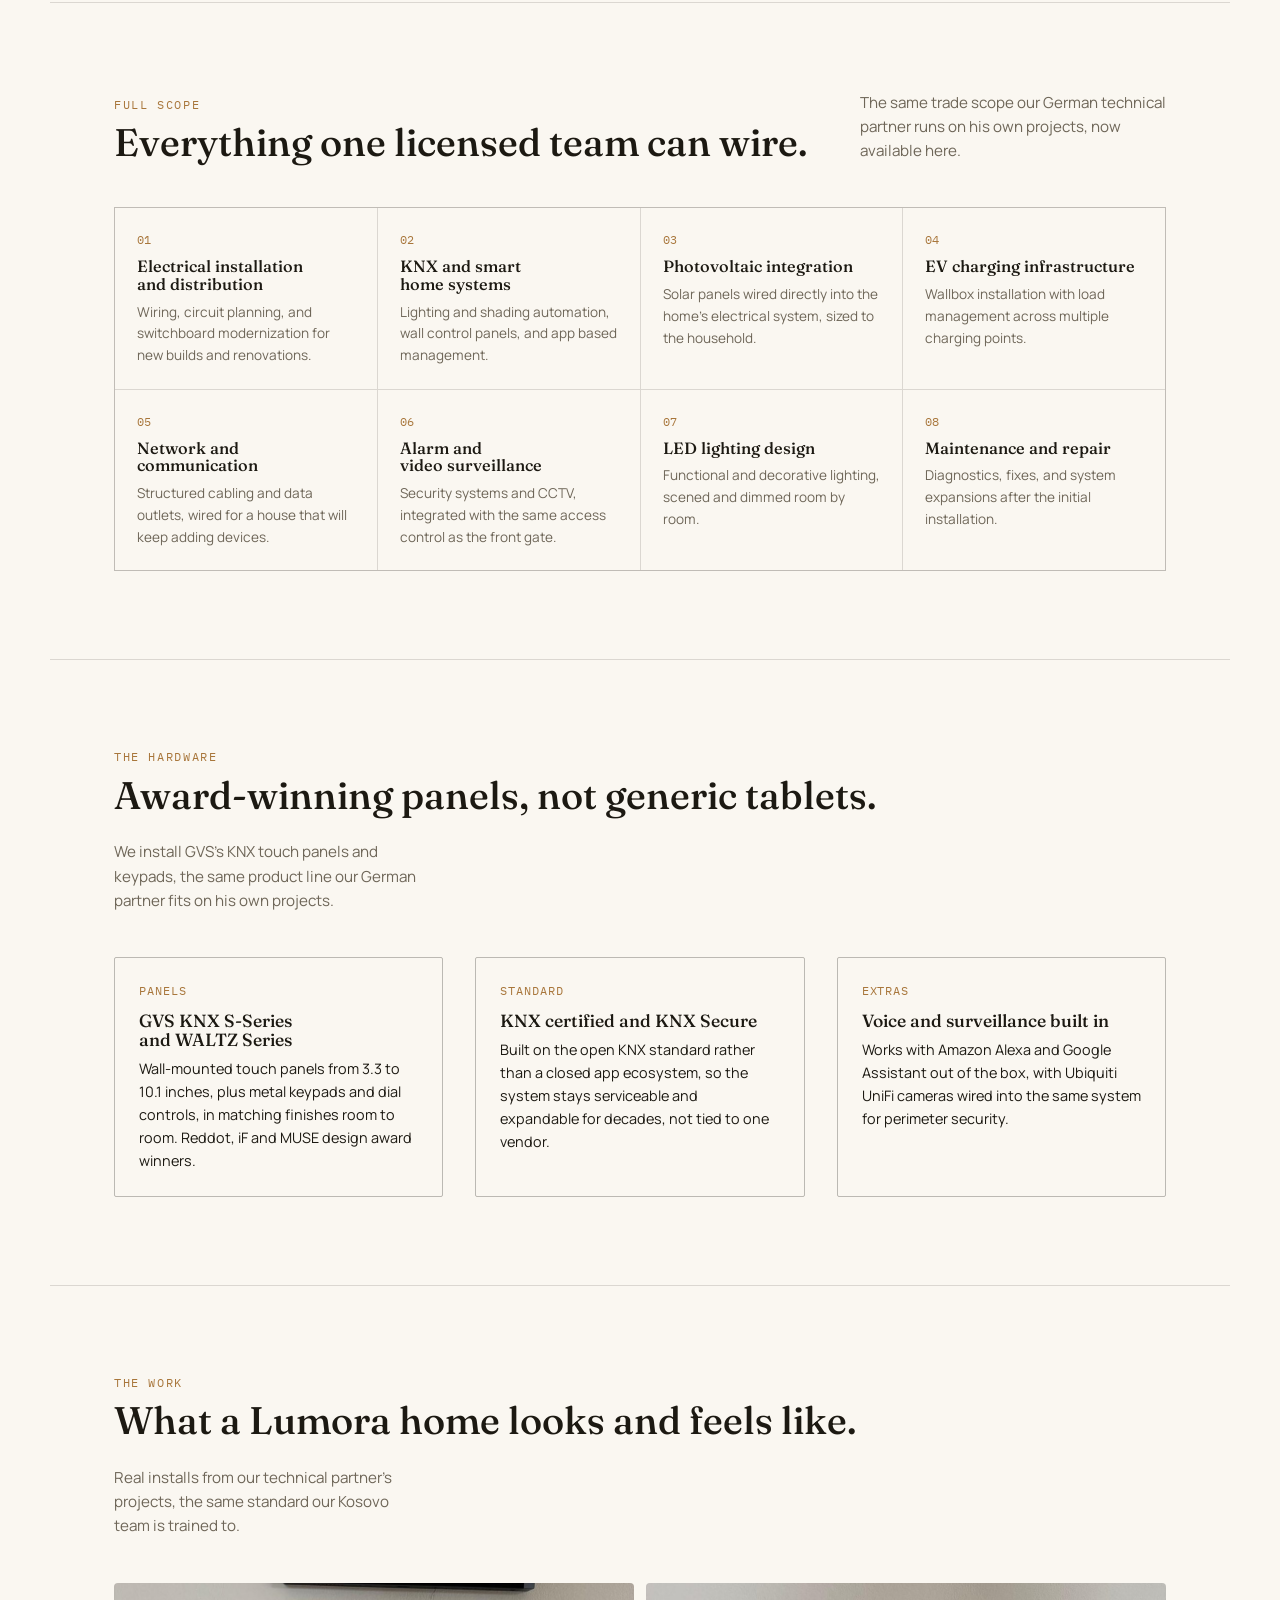
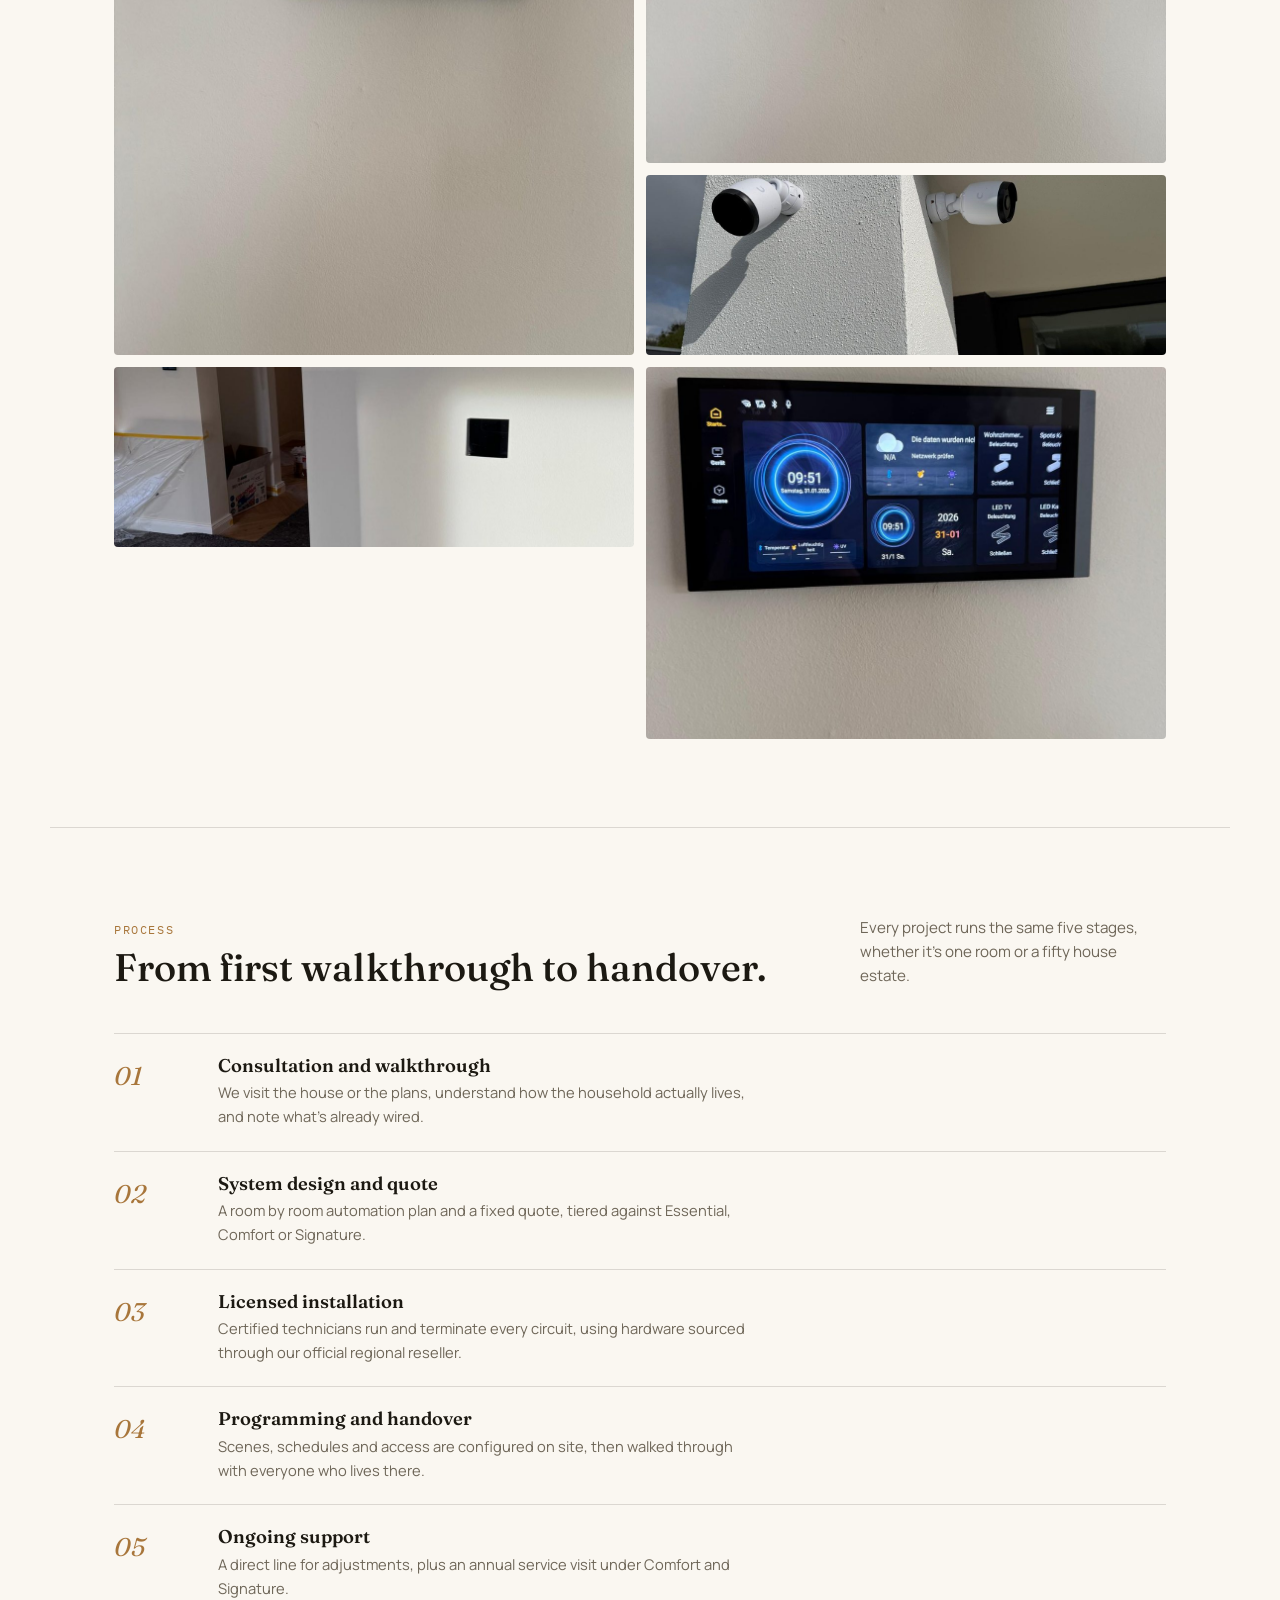
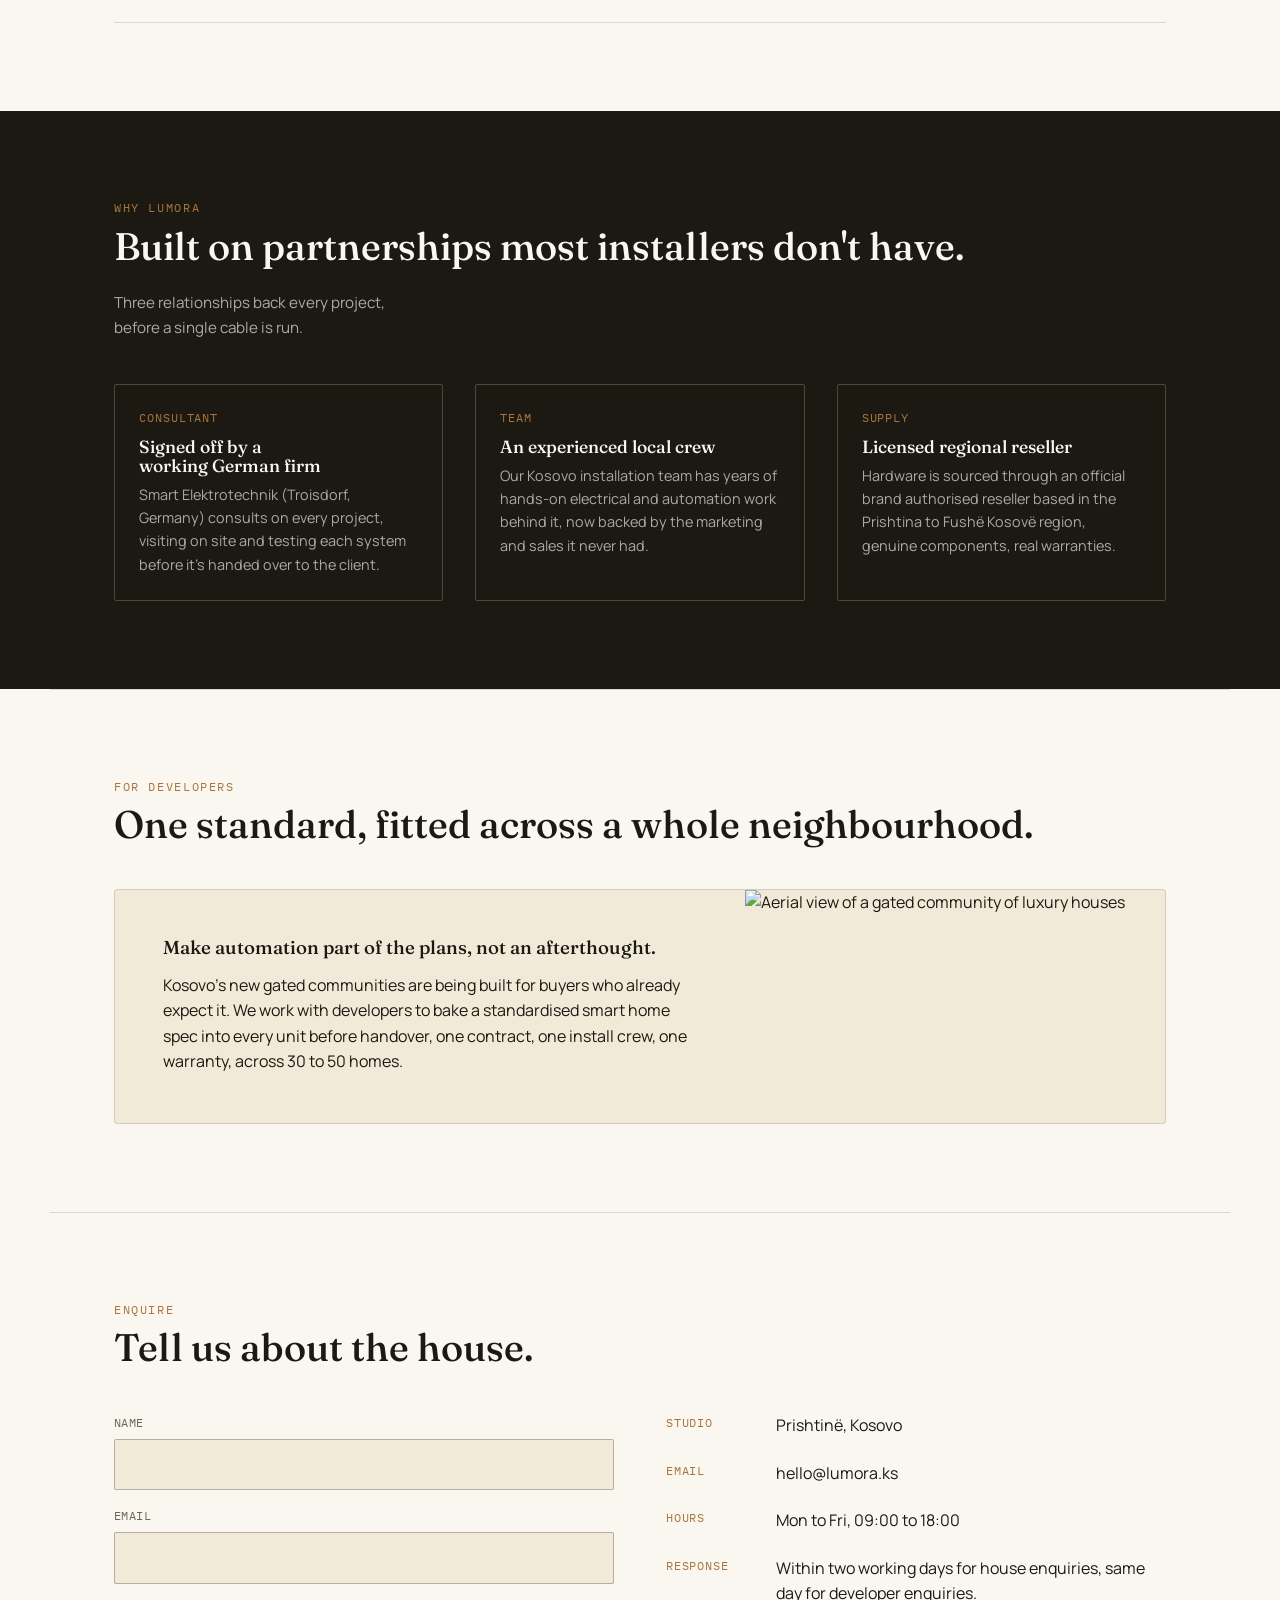
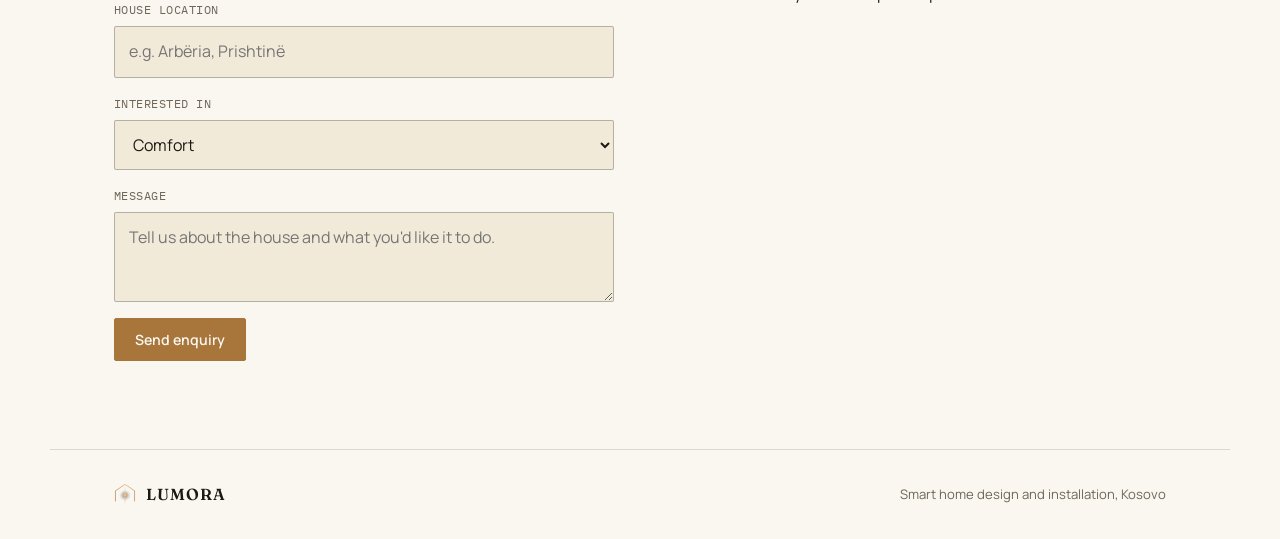
==== commit 69e8413c: "Add files via upload" ====
--- a/index.html
+++ b/index.html
@@ -24,6 +24,7 @@
     <nav class="links" aria-label="Primary">
       <a href="#services">Packages</a>
       <a href="#capabilities">Capabilities</a>
+      <a href="#technology">Technology</a>
       <a href="#gallery">Gallery</a>
       <a href="#process">Process</a>
       <a href="#developers">Developers</a>
@@ -209,34 +210,61 @@
     </div>
   </section>
 
+  <section id="technology" class="wrap">
+    <div class="section-head">
+      <div>
+        <p class="eyebrow">The hardware</p>
+        <h2>Award-winning panels, not generic tablets.</h2>
+      </div>
+      <p class="side">We install GVS's KNX touch panels and keypads, the same product line our German partner fits on his own projects.</p>
+    </div>
+    <div class="trust-grid tech-grid">
+      <div class="trust-item">
+        <div class="k mono">Panels</div>
+        <h3>GVS KNX S-Series and WALTZ Series</h3>
+        <p>Wall-mounted touch panels from 3.3 to 10.1 inches, plus metal keypads and dial controls, in matching finishes room to room. Reddot, iF and MUSE design award winners.</p>
+      </div>
+      <div class="trust-item">
+        <div class="k mono">Standard</div>
+        <h3>KNX certified and KNX Secure</h3>
+        <p>Built on the open KNX standard rather than a closed app ecosystem, so the system stays serviceable and expandable for decades, not tied to one vendor.</p>
+      </div>
+      <div class="trust-item">
+        <div class="k mono">Extras</div>
+        <h3>Voice and surveillance built in</h3>
+        <p>Works with Amazon Alexa and Google Assistant out of the box, with Ubiquiti UniFi cameras wired into the same system for perimeter security.</p>
+      </div>
+    </div>
+  </section>
+
   <section id="gallery" class="wrap">
     <div class="section-head">
       <div>
         <p class="eyebrow">The work</p>
         <h2>What a Lumora home looks and feels like.</h2>
       </div>
-      <p class="side">Reference imagery for the standard we're building toward, to be replaced with our own portfolio as projects complete.</p>
+      <p class="side">Real installs from our technical partner's projects, the same standard our Kosovo team is trained to.</p>
     </div>
     <div class="gallery-grid">
       <figure class="gallery-item span-2">
-        <img src="https://loremflickr.com/900/650/livingroom,smartlighting" alt="Living room with warm layered smart lighting scenes" loading="lazy">
-        <figcaption>Layered lighting scenes, tuned to the time of day</figcaption>
+        <img src="images/gallery/panel-lighting.jpg" alt="Wall-mounted touch panel showing room-by-room lighting control" loading="lazy">
+        <figcaption>One panel, every room's lighting, on and off, in seconds</figcaption>
       </figure>
       <figure class="gallery-item">
-        <img src="https://loremflickr.com/620/650/homeautomation,app" alt="Home automation app controlling a house from a phone" loading="lazy">
-        <figcaption>One app for lighting, climate, security and access</figcaption>
+        <img src="images/gallery/panel-home.jpg" alt="Smart home touch panel home screen with weather, time and quick controls" loading="lazy">
+        <figcaption>The home screen, built around what a household actually uses</figcaption>
       </figure>
       <figure class="gallery-item">
-        <img src="https://loremflickr.com/620/500/thermostat,modern" alt="Smart thermostat mounted on an interior wall" loading="lazy">
-        <figcaption>Room by room climate, scheduled automatically</figcaption>
+        <img src="images/gallery/camera-corner-1.jpg" alt="Security cameras mounted on the corner of a modern house exterior" loading="lazy">
+        <figcaption>Perimeter cameras wired into the same security system</figcaption>
       </figure>
       <figure class="gallery-item">
-        <img src="https://loremflickr.com/620/500/security,camera,house" alt="Security camera mounted on a modern house exterior" loading="lazy">
-        <figcaption>Perimeter security tied into one alarm system</figcaption>
+        <img src="images/gallery/install-progress-1.jpg" alt="Touch panel and control switches being installed mid-renovation" loading="lazy">
+        <figcaption>Wired in during the build, not bolted on after</figcaption>
       </figure>
       <figure class="gallery-item span-2">
-        <img src="https://loremflickr.com/900/650/luxuryhouse,night,exterior" alt="Modern luxury house exterior lit up at night" loading="lazy">
-        <figcaption>Exterior lighting and gates on the same automated system</figcaption>
+        <img src="images/gallery/panel-hallway.jpg" alt="Smart home touch panel mounted in a hallway" loading="lazy">
+        <figcaption>Every panel finished flush, on schedule with the rest of the build</figcaption>
       </figure>
     </div>
   </section>
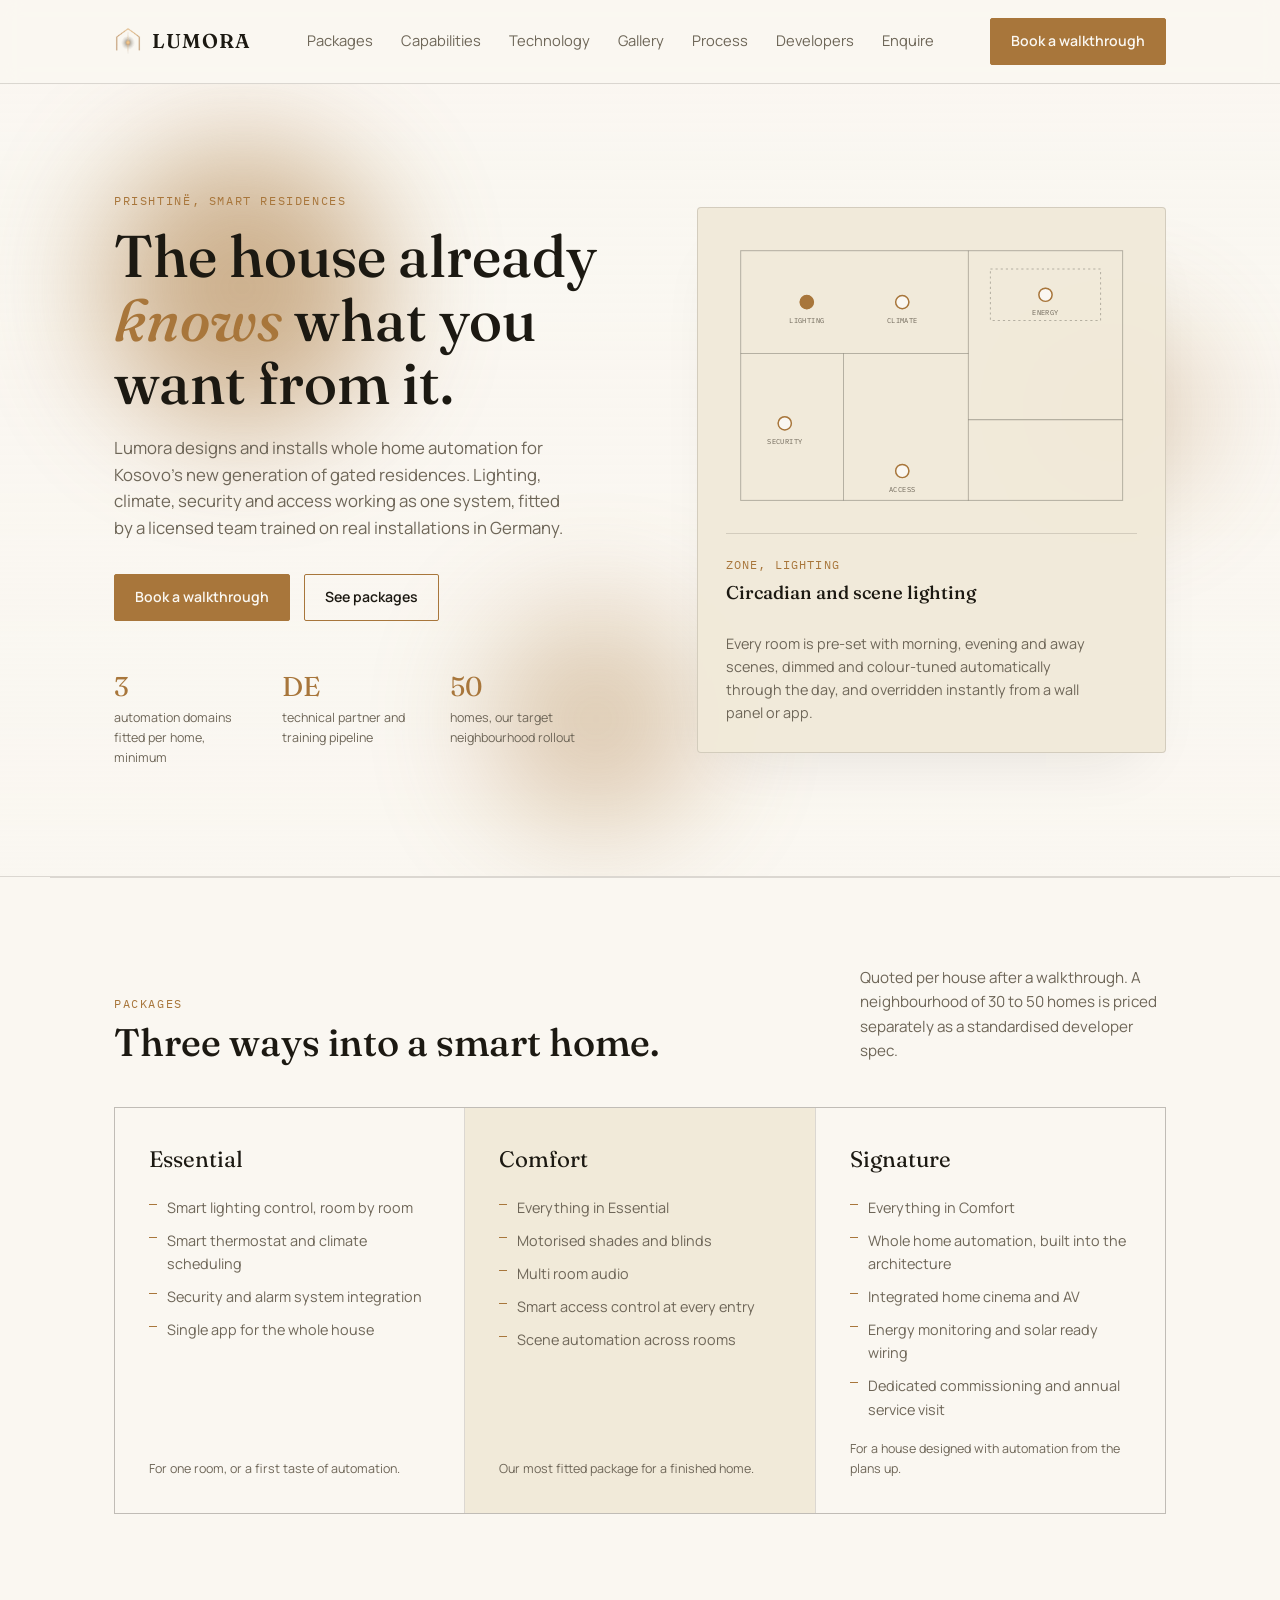
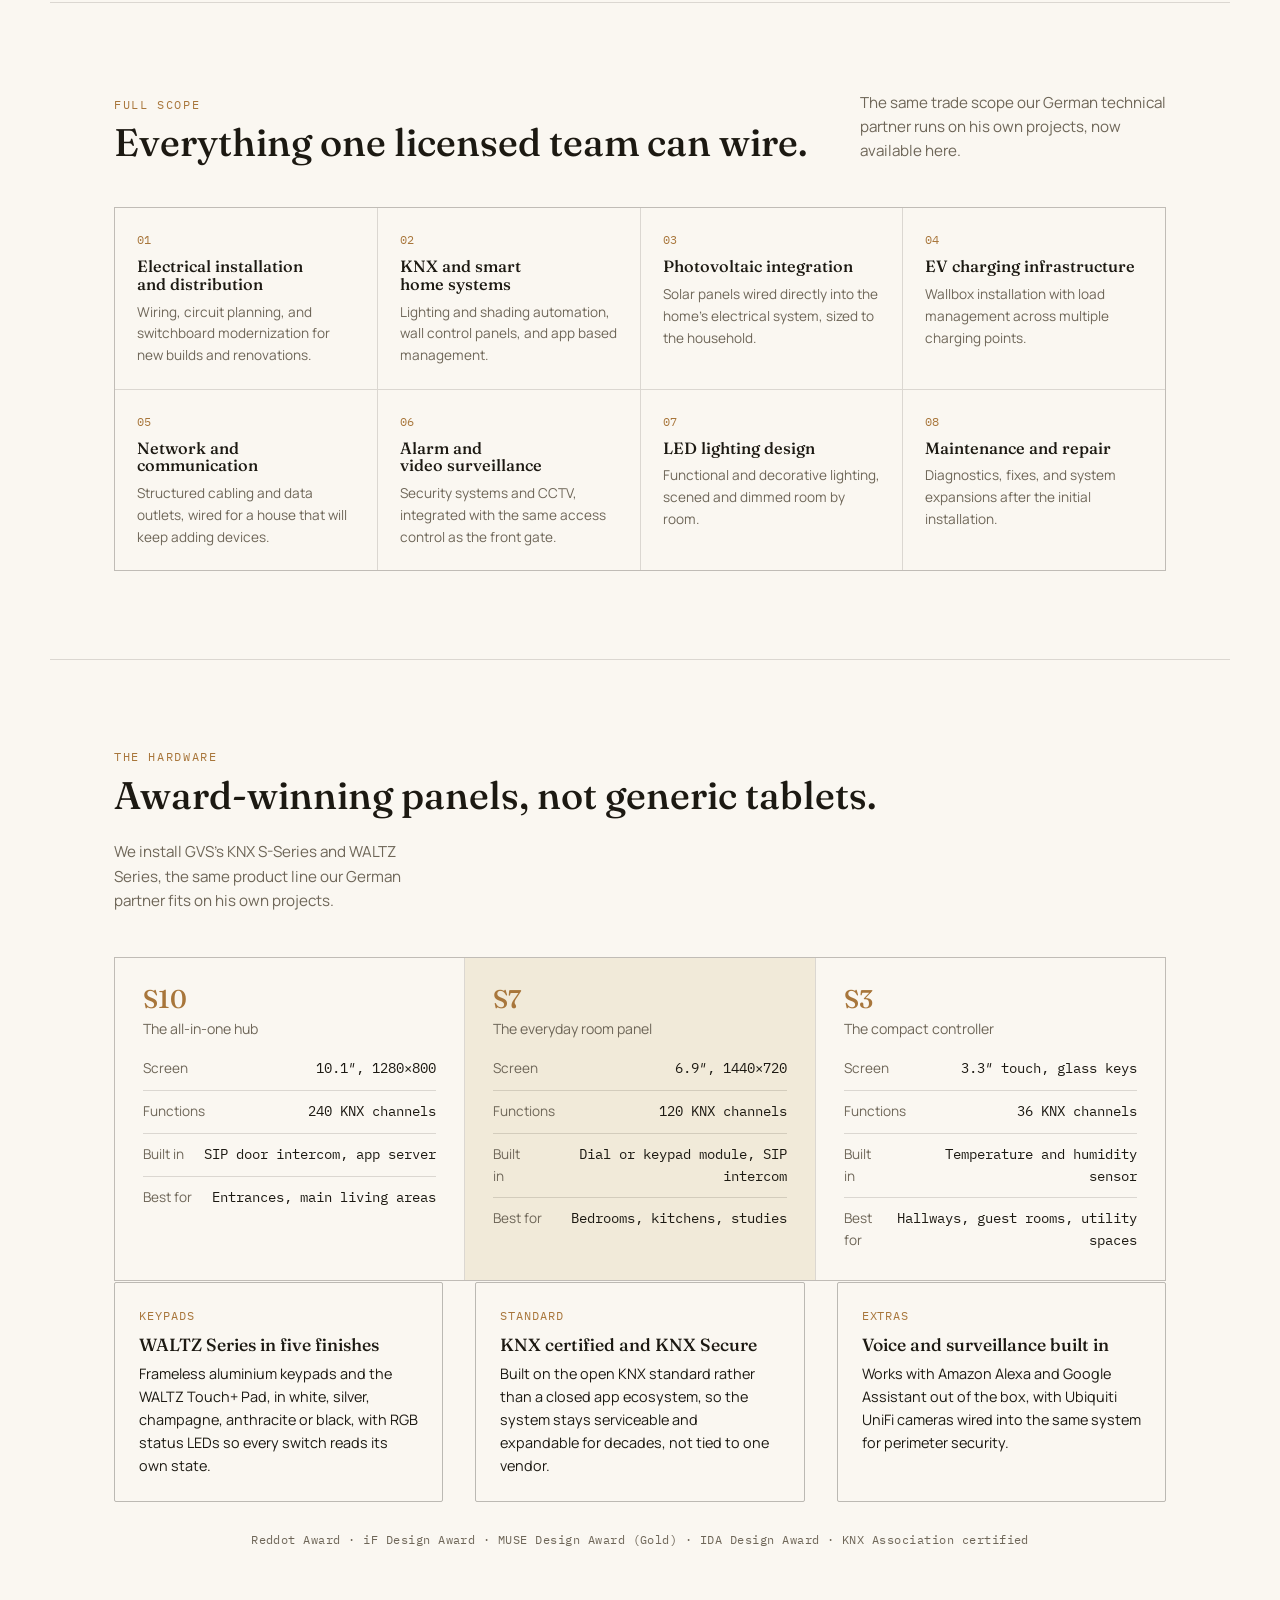
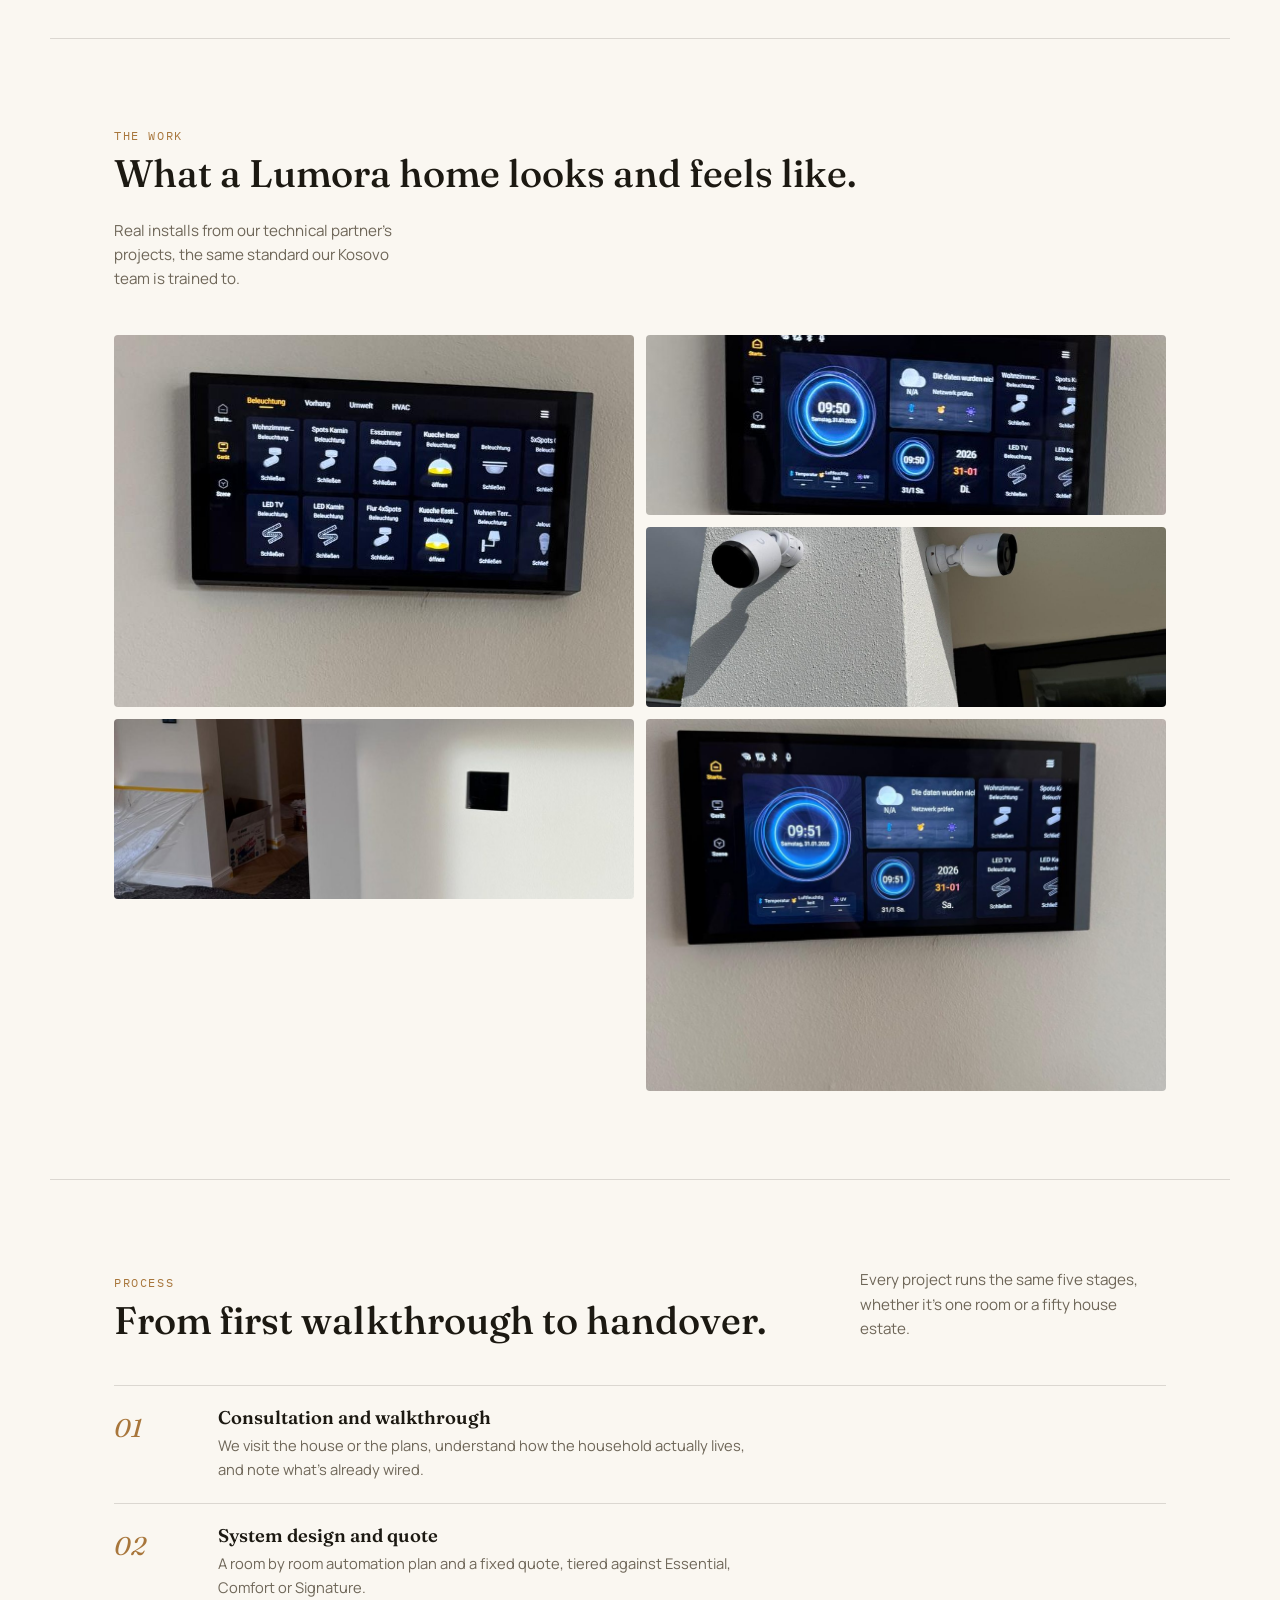
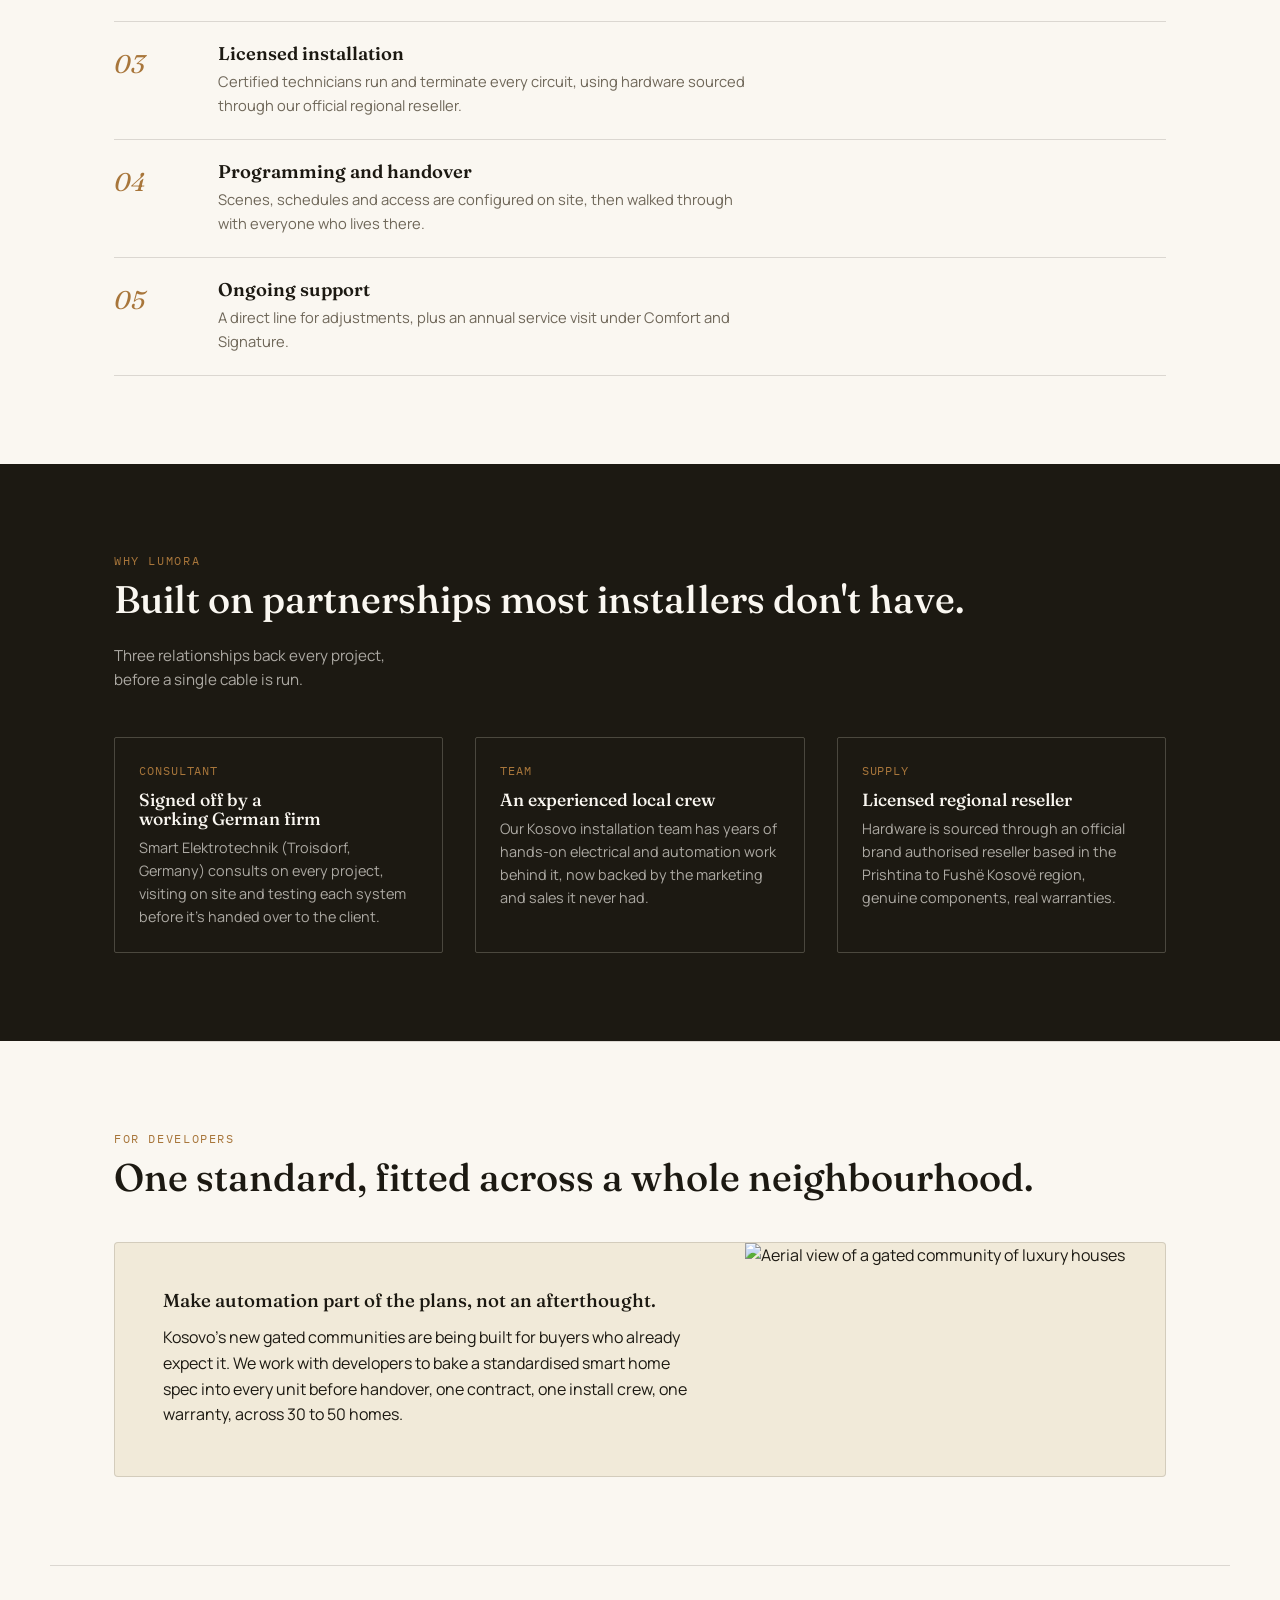
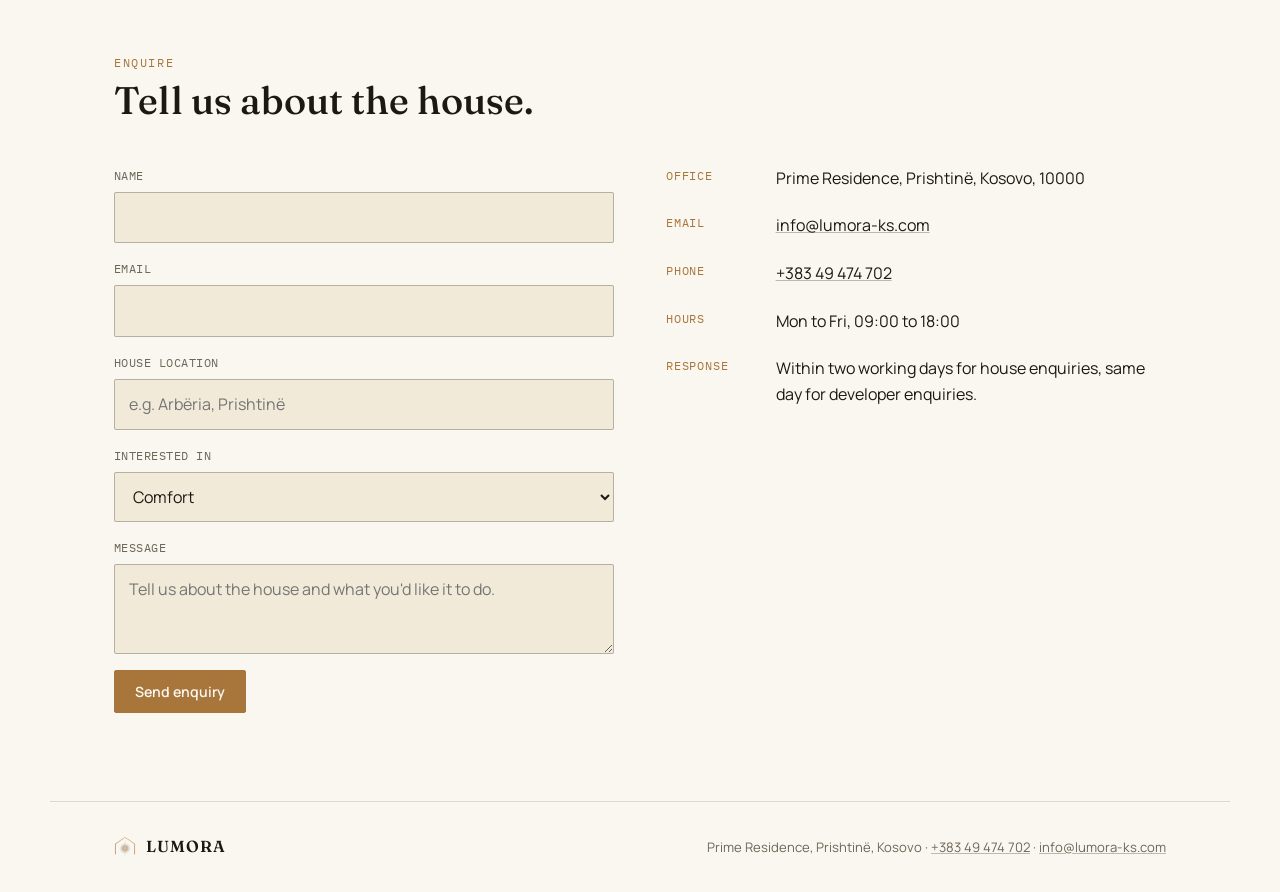
==== commit 90fdb0e6: "Add files via upload" ====
--- a/index.html
+++ b/index.html
@@ -216,13 +216,53 @@
         <p class="eyebrow">The hardware</p>
         <h2>Award-winning panels, not generic tablets.</h2>
       </div>
-      <p class="side">We install GVS's KNX touch panels and keypads, the same product line our German partner fits on his own projects.</p>
-    </div>
+      <p class="side">We install GVS's KNX S-Series and WALTZ Series, the same product line our German partner fits on his own projects.</p>
+    </div>
+
+    <div class="panel-compare">
+      <div class="panel-spec">
+        <div class="panel-spec-head">
+          <h3>S10</h3>
+          <p>The all-in-one hub</p>
+        </div>
+        <ul class="spec-list">
+          <li><span>Screen</span><span class="mono">10.1&Prime;, 1280&times;800</span></li>
+          <li><span>Functions</span><span class="mono">240 KNX channels</span></li>
+          <li><span>Built in</span><span class="mono">SIP door intercom, app server</span></li>
+          <li><span>Best for</span><span class="mono">Entrances, main living areas</span></li>
+        </ul>
+      </div>
+      <div class="panel-spec featured">
+        <div class="panel-spec-head">
+          <h3>S7</h3>
+          <p>The everyday room panel</p>
+        </div>
+        <ul class="spec-list">
+          <li><span>Screen</span><span class="mono">6.9&Prime;, 1440&times;720</span></li>
+          <li><span>Functions</span><span class="mono">120 KNX channels</span></li>
+          <li><span>Built in</span><span class="mono">Dial or keypad module, SIP intercom</span></li>
+          <li><span>Best for</span><span class="mono">Bedrooms, kitchens, studies</span></li>
+        </ul>
+      </div>
+      <div class="panel-spec">
+        <div class="panel-spec-head">
+          <h3>S3</h3>
+          <p>The compact controller</p>
+        </div>
+        <ul class="spec-list">
+          <li><span>Screen</span><span class="mono">3.3&Prime; touch, glass keys</span></li>
+          <li><span>Functions</span><span class="mono">36 KNX channels</span></li>
+          <li><span>Built in</span><span class="mono">Temperature and humidity sensor</span></li>
+          <li><span>Best for</span><span class="mono">Hallways, guest rooms, utility spaces</span></li>
+        </ul>
+      </div>
+    </div>
+
     <div class="trust-grid tech-grid">
       <div class="trust-item">
-        <div class="k mono">Panels</div>
-        <h3>GVS KNX S-Series and WALTZ Series</h3>
-        <p>Wall-mounted touch panels from 3.3 to 10.1 inches, plus metal keypads and dial controls, in matching finishes room to room. Reddot, iF and MUSE design award winners.</p>
+        <div class="k mono">Keypads</div>
+        <h3>WALTZ Series in five finishes</h3>
+        <p>Frameless aluminium keypads and the WALTZ Touch+ Pad, in white, silver, champagne, anthracite or black, with RGB status LEDs so every switch reads its own state.</p>
       </div>
       <div class="trust-item">
         <div class="k mono">Standard</div>
@@ -235,6 +275,8 @@
         <p>Works with Amazon Alexa and Google Assistant out of the box, with Ubiquiti UniFi cameras wired into the same system for perimeter security.</p>
       </div>
     </div>
+
+    <p class="tech-awards">Reddot Award &middot; iF Design Award &middot; MUSE Design Award (Gold) &middot; IDA Design Award &middot; KNX Association certified</p>
   </section>
 
   <section id="gallery" class="wrap">
@@ -384,8 +426,9 @@
         <p class="toast" id="formToast">Thank you, we'll follow up within two working days.</p>
       </form>
       <div class="contact-info">
-        <div class="row"><span class="k mono">Studio</span><span>Prishtinë, Kosovo</span></div>
-        <div class="row"><span class="k mono">Email</span><span>hello@lumora.ks</span></div>
+        <div class="row"><span class="k mono">Office</span><span>Prime Residence, Prishtinë, Kosovo, 10000</span></div>
+        <div class="row"><span class="k mono">Email</span><span><a href="mailto:info@lumora-ks.com">info@lumora-ks.com</a></span></div>
+        <div class="row"><span class="k mono">Phone</span><span><a href="tel:+38349474702">+383 49 474 702</a></span></div>
         <div class="row"><span class="k mono">Hours</span><span>Mon to Fri, 09:00 to 18:00</span></div>
         <div class="row"><span class="k mono">Response</span><span>Within two working days for house enquiries, same day for developer enquiries.</span></div>
       </div>
@@ -397,7 +440,7 @@
       <img src="images/lumora-icon.png" alt="" class="brand-mark" style="width:22px; height:22px;">
       LUMORA
     </div>
-    <div>Smart home design and installation, Kosovo</div>
+    <div>Prime Residence, Prishtinë, Kosovo &middot; <a href="tel:+38349474702">+383 49 474 702</a> &middot; <a href="mailto:info@lumora-ks.com">info@lumora-ks.com</a></div>
   </footer>
 </main>
 
--- a/style.css
+++ b/style.css
@@ -178,6 +178,20 @@
 .tier li::before{ content:""; position:absolute; left:0; top:0.55em; width:8px; height:1px; background:var(--brass); }
 .tier .tier-for{ font-size:0.78rem; color:var(--stone); }
 
+/* ---------- technology / panel spec cards ---------- */
+.panel-compare{ display:grid; grid-template-columns:repeat(3,1fr); gap:1px; background:var(--line); border:1px solid var(--line); margin-bottom:1px; }
+@media (max-width:760px){ .panel-compare{ grid-template-columns:1fr; } }
+.panel-spec{ background:var(--paper); padding:clamp(20px,3vw,28px); display:flex; flex-direction:column; gap:18px; }
+.panel-spec.featured{ background:var(--paper-raised); }
+.panel-spec-head h3{ font-family:'Fraunces', serif; font-size:1.6rem; color:var(--brass); }
+.panel-spec-head p{ color:var(--stone); font-size:0.88rem; margin-top:4px; }
+.spec-list{ list-style:none; margin:0; padding:0; display:flex; flex-direction:column; gap:10px; }
+.spec-list li{ display:flex; justify-content:space-between; gap:12px; font-size:0.85rem; padding-top:10px; border-top:1px solid var(--line); }
+.spec-list li:first-child{ border-top:none; padding-top:0; }
+.spec-list li > span:first-child{ color:var(--stone); }
+.spec-list li > span:last-child{ text-align:right; }
+.tech-awards{ margin-top:28px; text-align:center; font-family:'IBM Plex Mono', monospace; font-size:0.75rem; letter-spacing:0.04em; color:var(--stone); }
+
 /* ---------- capabilities ---------- */
 .cap-grid{ display:grid; grid-template-columns:repeat(4,1fr); gap:1px; background:var(--line); border:1px solid var(--line); }
 @media (max-width:860px){ .cap-grid{ grid-template-columns:repeat(2,1fr); } }
@@ -250,6 +264,8 @@
 .contact-info{ display:flex; flex-direction:column; gap:22px; }
 .contact-info .row{ display:flex; gap:14px; }
 .contact-info .k{ font-family:'IBM Plex Mono', monospace; font-size:0.75rem; color:var(--brass); text-transform:uppercase; letter-spacing:0.08em; min-width:96px; }
+.contact-info a, footer a{ text-decoration-color:var(--line-strong); transition:color .2s, text-decoration-color .2s; }
+.contact-info a:hover, footer a:hover{ color:var(--brass); text-decoration-color:var(--brass); }
 .toast{ margin-top:4px; font-size:0.85rem; color:var(--brass); display:none; }
 .toast.show{ display:block; }
 
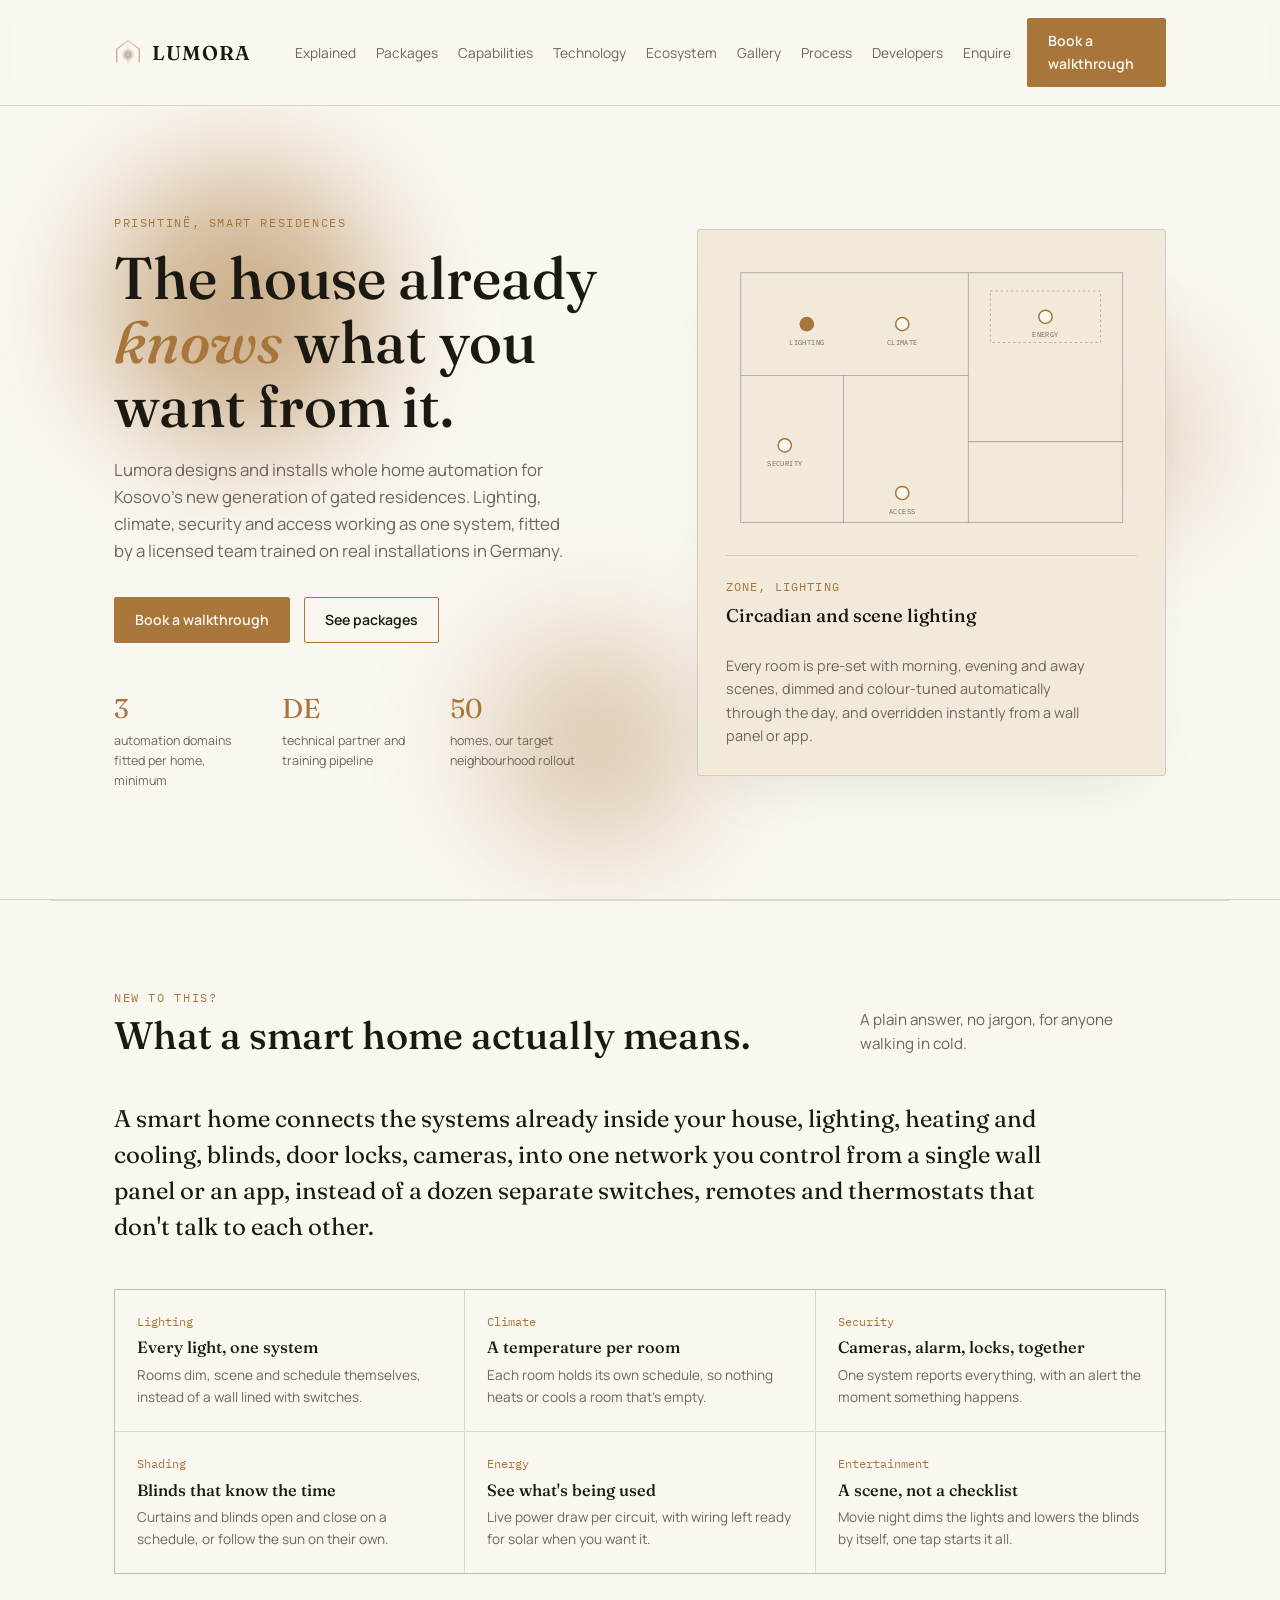
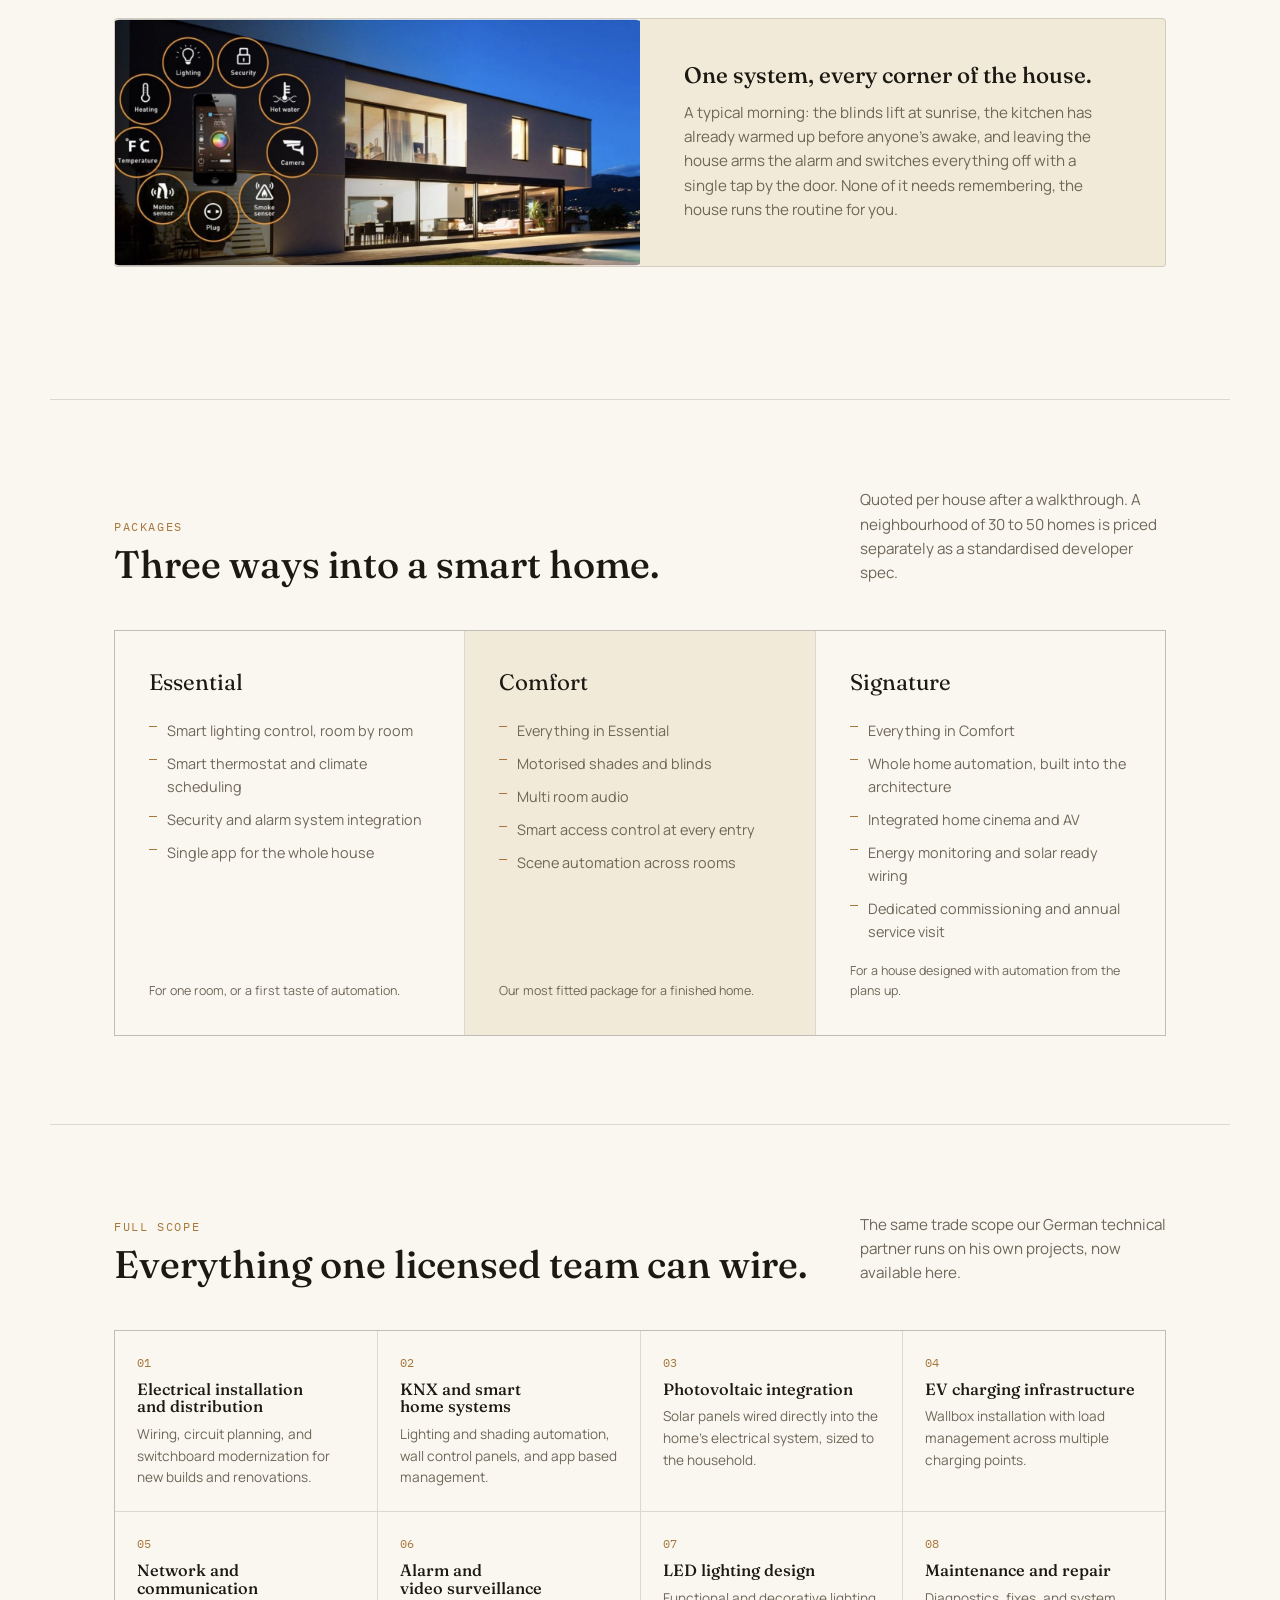
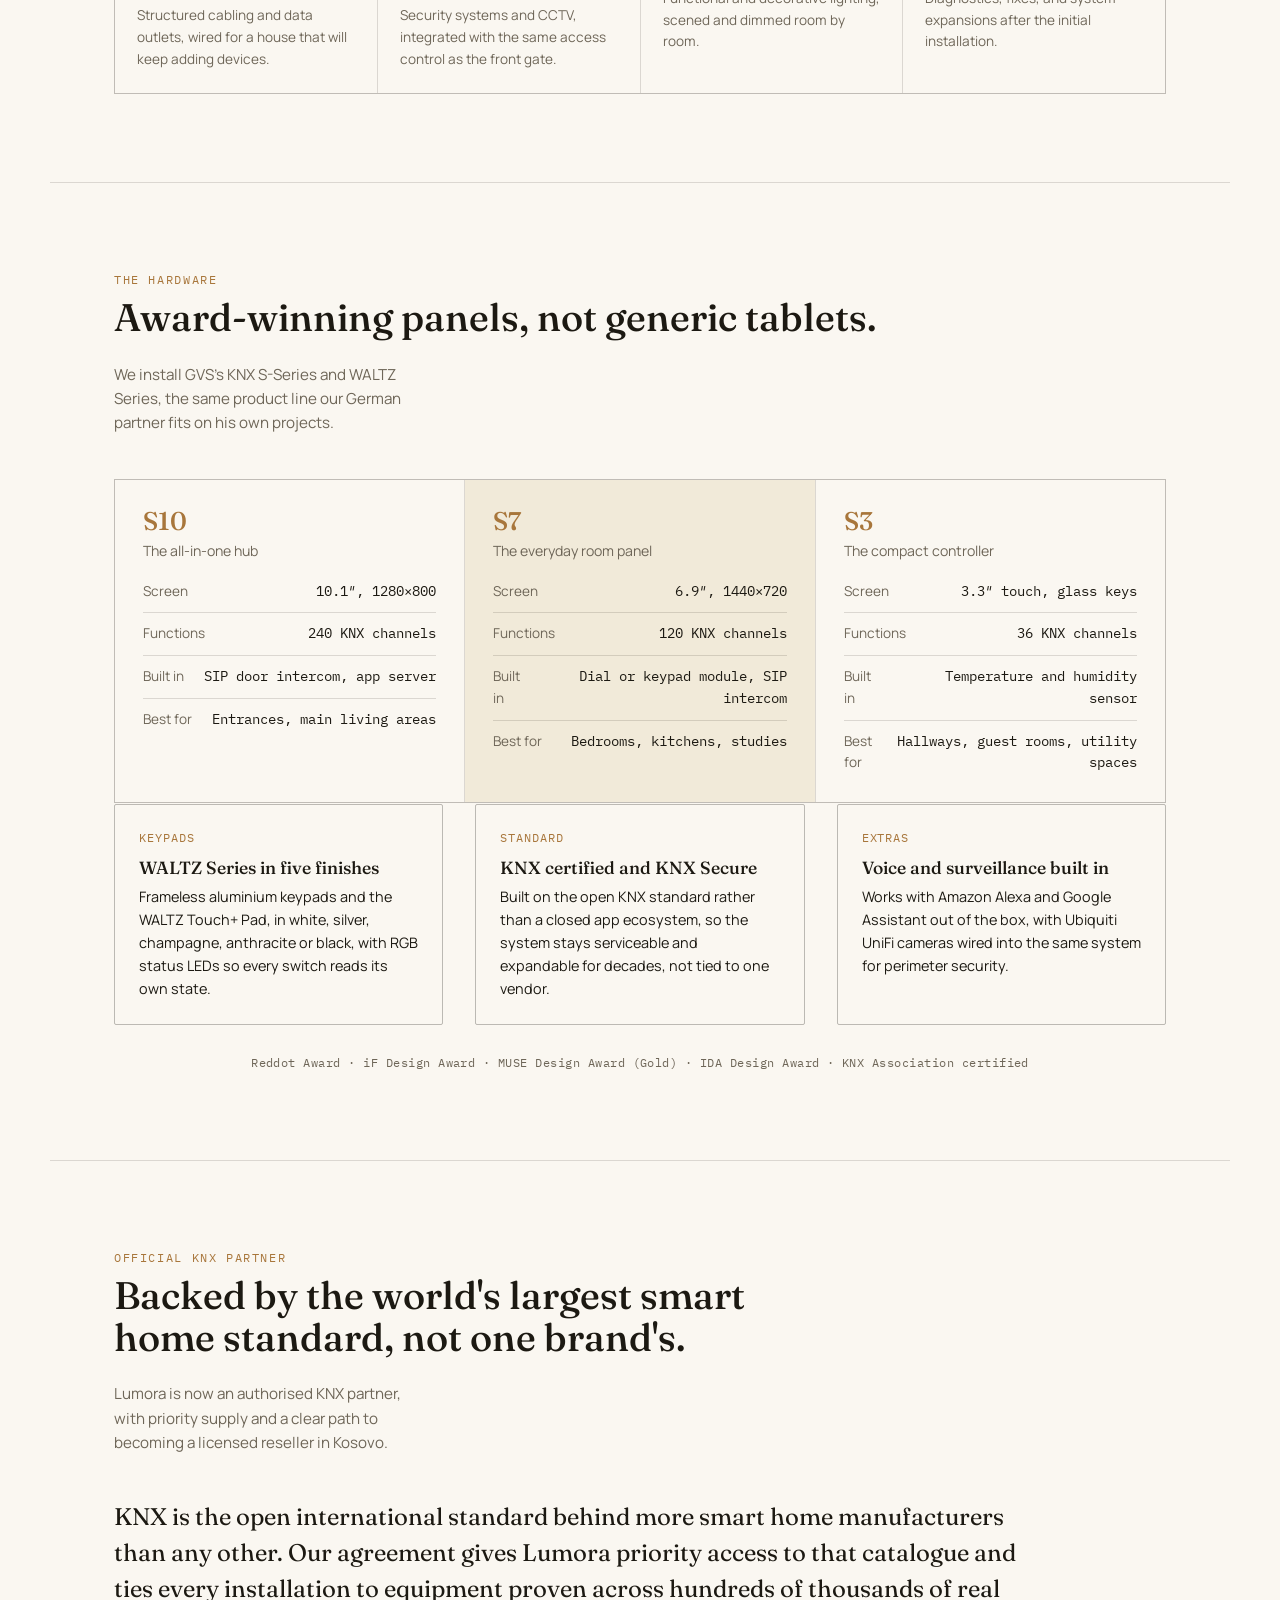
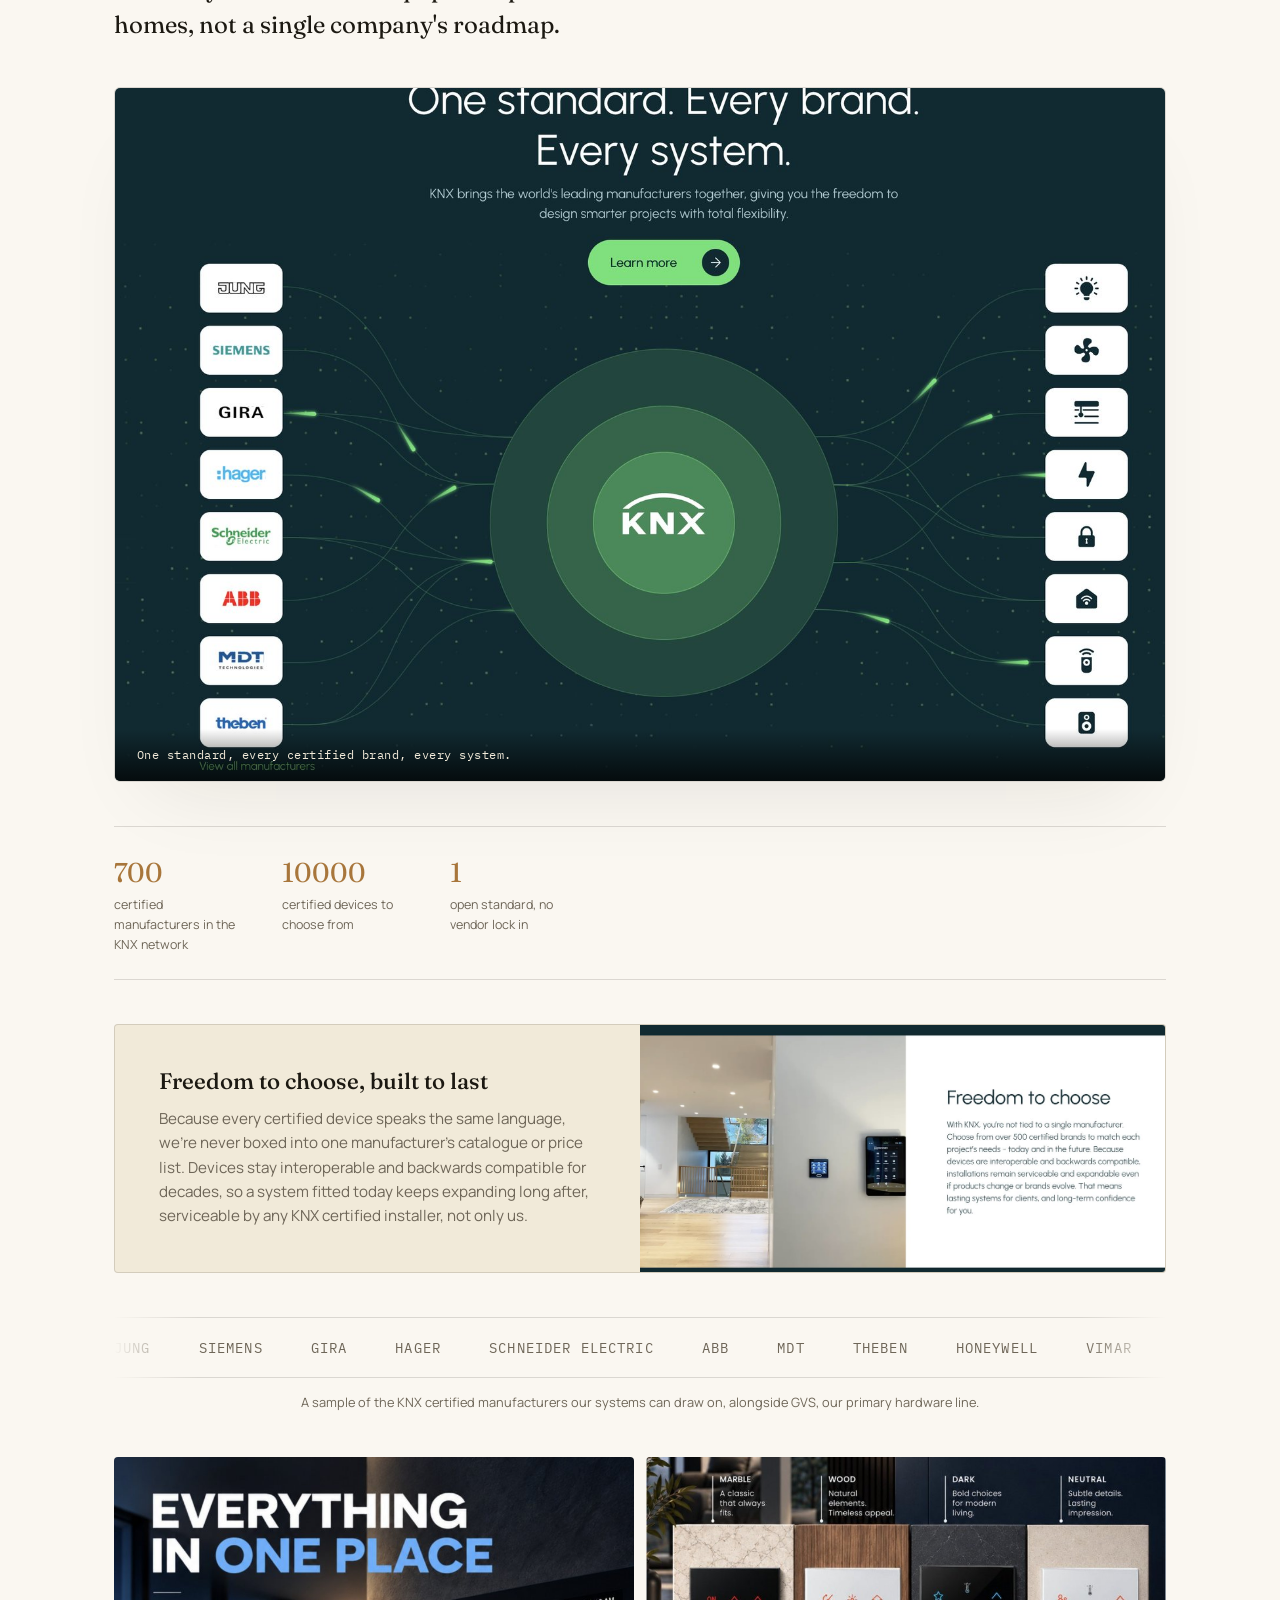
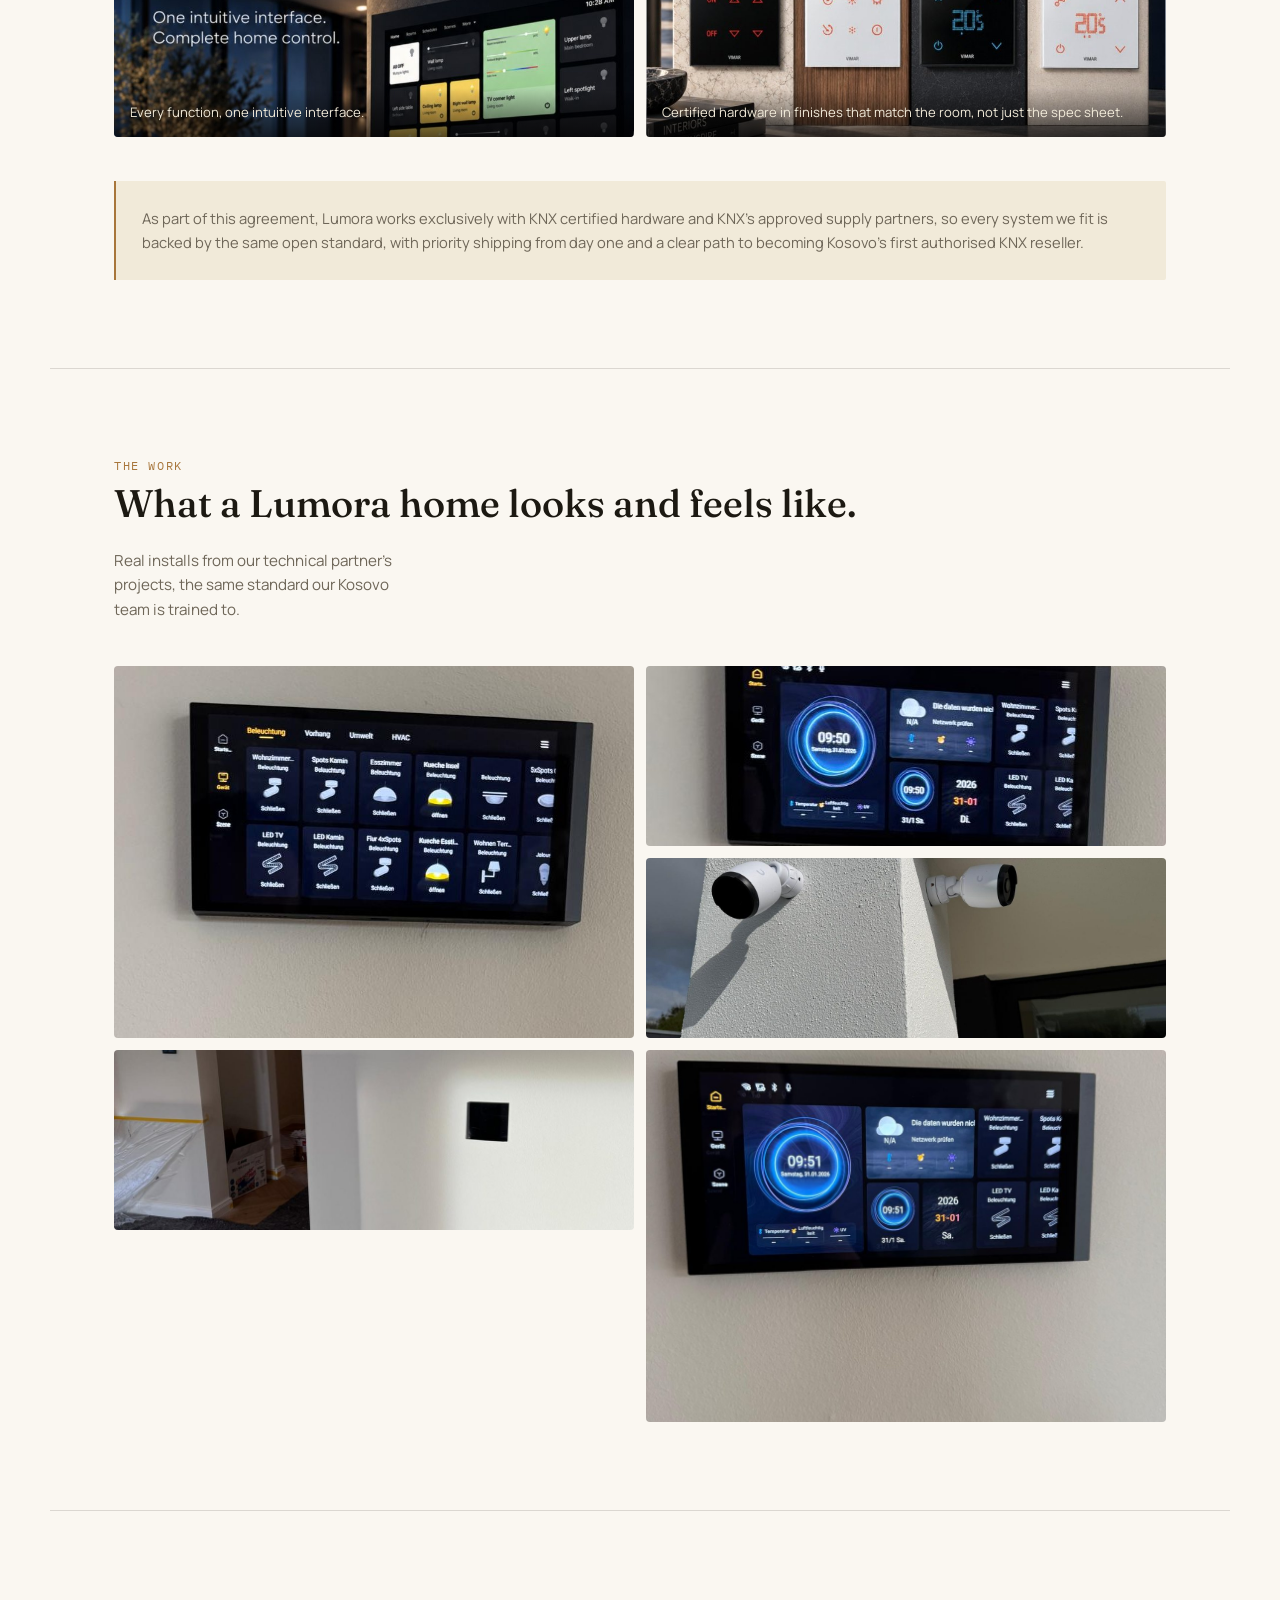
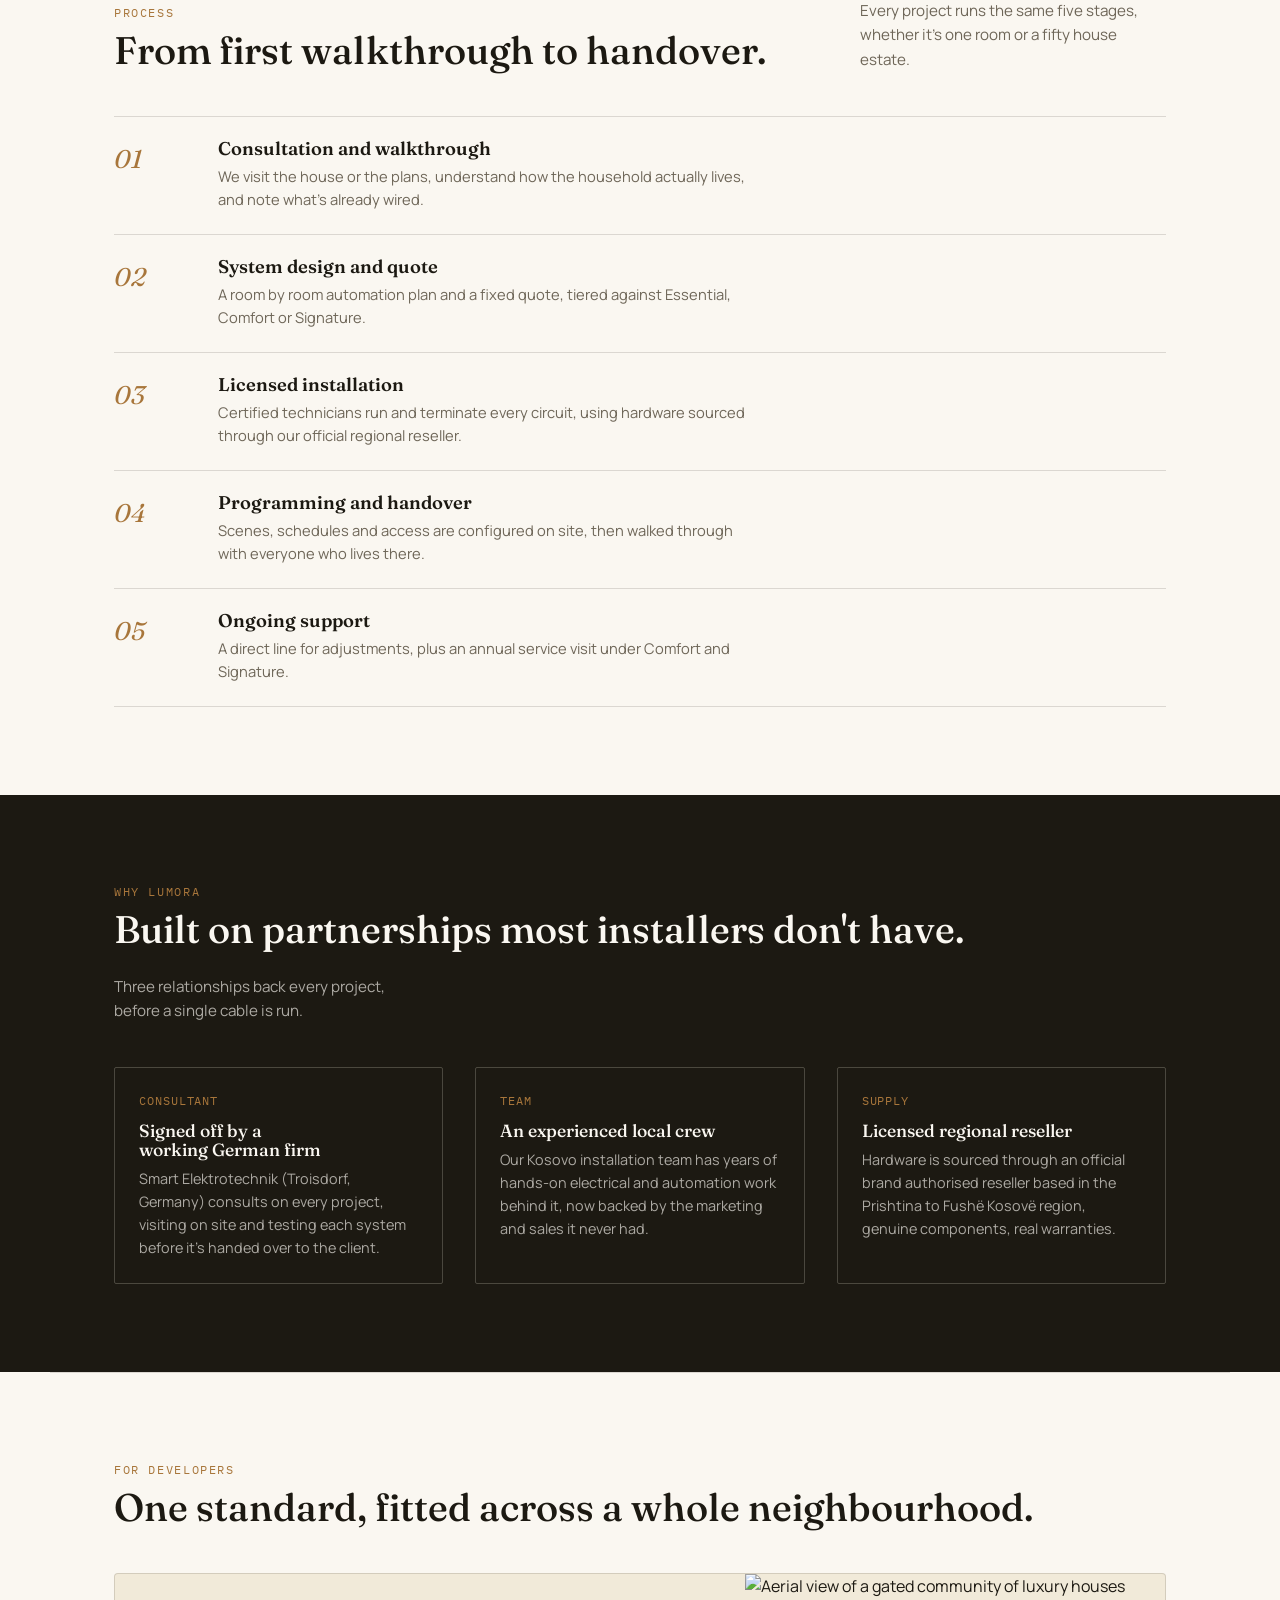
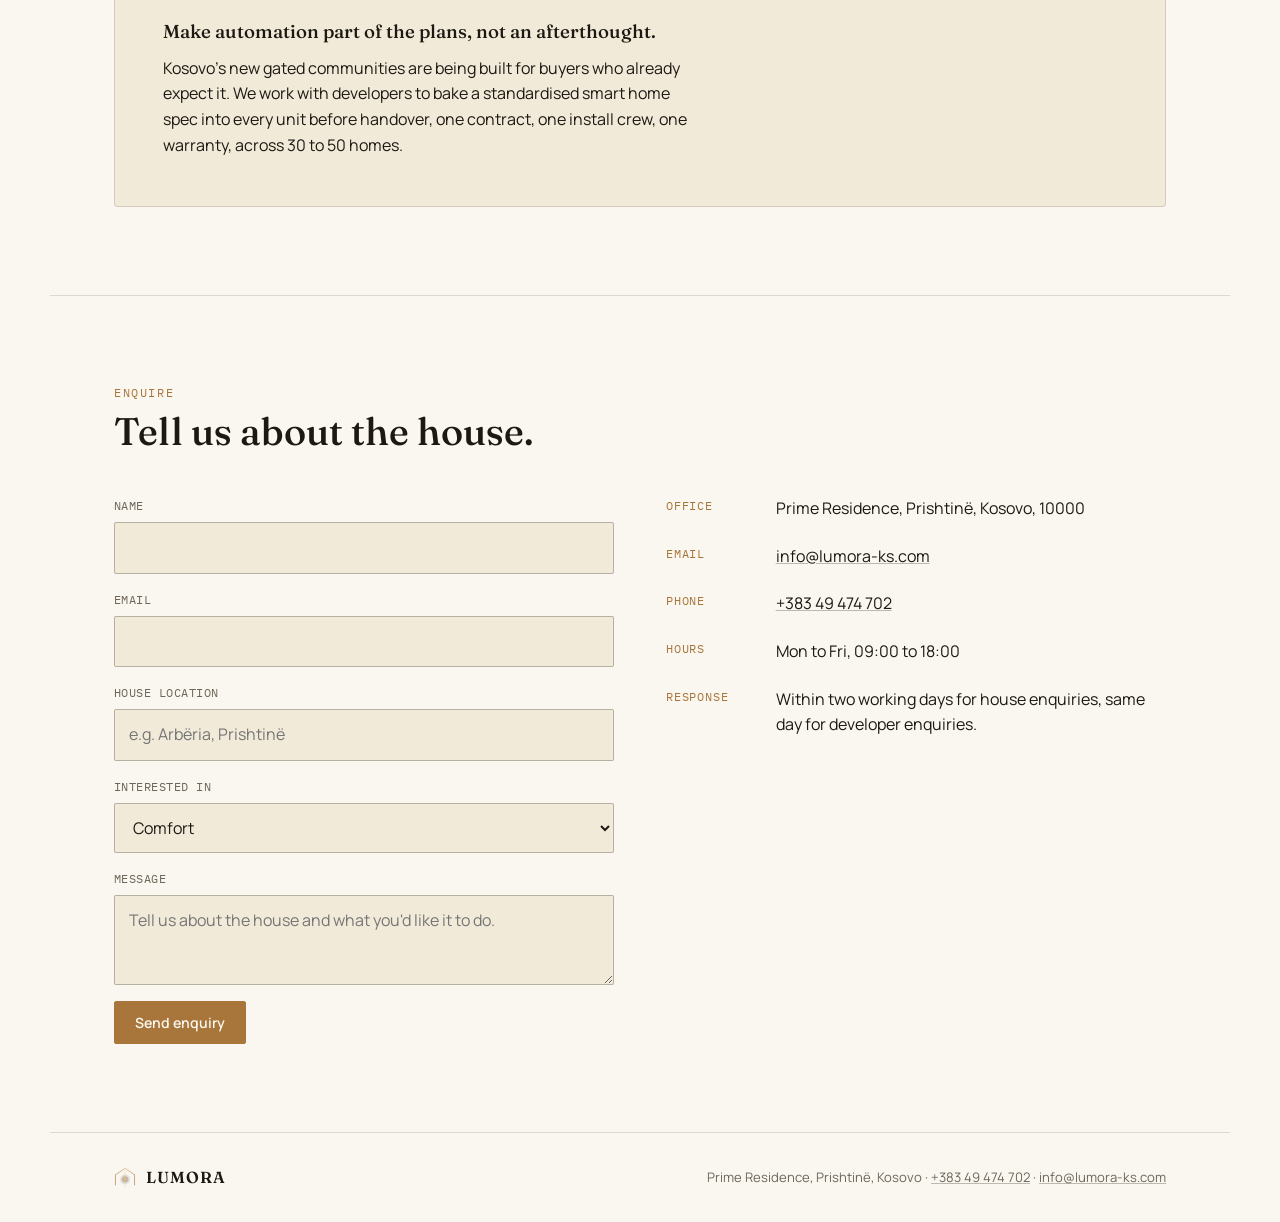
==== commit f3f9fca1: "Add files via upload" ====
--- a/index.html
+++ b/index.html
@@ -22,9 +22,11 @@
       LUMORA
     </a>
     <nav class="links" aria-label="Primary">
+      <a href="#explained">Explained</a>
       <a href="#services">Packages</a>
       <a href="#capabilities">Capabilities</a>
       <a href="#technology">Technology</a>
+      <a href="#ecosystem">Ecosystem</a>
       <a href="#gallery">Gallery</a>
       <a href="#process">Process</a>
       <a href="#developers">Developers</a>
@@ -108,6 +110,58 @@
     </div>
   </section>
 
+  <section id="explained" class="wrap">
+    <div class="section-head">
+      <div>
+        <p class="eyebrow">New to this?</p>
+        <h2>What a smart home actually means.</h2>
+      </div>
+      <p class="side">A plain answer, no jargon, for anyone walking in cold.</p>
+    </div>
+    <p class="explain-lede">A smart home connects the systems already inside your house, lighting, heating and cooling, blinds, door locks, cameras, into one network you control from a single wall panel or an app, instead of a dozen separate switches, remotes and thermostats that don't talk to each other.</p>
+
+    <div class="explain-grid">
+      <div class="cap-item">
+        <div class="k mono">Lighting</div>
+        <h3>Every light, one system</h3>
+        <p>Rooms dim, scene and schedule themselves, instead of a wall lined with switches.</p>
+      </div>
+      <div class="cap-item">
+        <div class="k mono">Climate</div>
+        <h3>A temperature per room</h3>
+        <p>Each room holds its own schedule, so nothing heats or cools a room that's empty.</p>
+      </div>
+      <div class="cap-item">
+        <div class="k mono">Security</div>
+        <h3>Cameras, alarm, locks, together</h3>
+        <p>One system reports everything, with an alert the moment something happens.</p>
+      </div>
+      <div class="cap-item">
+        <div class="k mono">Shading</div>
+        <h3>Blinds that know the time</h3>
+        <p>Curtains and blinds open and close on a schedule, or follow the sun on their own.</p>
+      </div>
+      <div class="cap-item">
+        <div class="k mono">Energy</div>
+        <h3>See what's being used</h3>
+        <p>Live power draw per circuit, with wiring left ready for solar when you want it.</p>
+      </div>
+      <div class="cap-item">
+        <div class="k mono">Entertainment</div>
+        <h3>A scene, not a checklist</h3>
+        <p>Movie night dims the lights and lowers the blinds by itself, one tap starts it all.</p>
+      </div>
+    </div>
+
+    <div class="eco-feature">
+      <img src="images/knx/ecosystem-house-icons.jpg" alt="Icons for lighting, security, heating, cameras and sensors overlaid on a modern house at night" loading="lazy">
+      <div>
+        <h3>One system, every corner of the house.</h3>
+        <p>A typical morning: the blinds lift at sunrise, the kitchen has already warmed up before anyone's awake, and leaving the house arms the alarm and switches everything off with a single tap by the door. None of it needs remembering, the house runs the routine for you.</p>
+      </div>
+    </div>
+  </section>
+
   <section id="services" class="wrap">
     <div class="section-head">
       <div>
@@ -277,6 +331,58 @@
     </div>
 
     <p class="tech-awards">Reddot Award &middot; iF Design Award &middot; MUSE Design Award (Gold) &middot; IDA Design Award &middot; KNX Association certified</p>
+  </section>
+
+  <section id="ecosystem" class="wrap">
+    <div class="section-head">
+      <div>
+        <p class="eyebrow">Official KNX partner</p>
+        <h2>Backed by the world's largest smart home standard, not one brand's.</h2>
+      </div>
+      <p class="side">Lumora is now an authorised KNX partner, with priority supply and a clear path to becoming a licensed reseller in Kosovo.</p>
+    </div>
+
+    <p class="explain-lede">KNX is the open international standard behind more smart home manufacturers than any other. Our agreement gives Lumora priority access to that catalogue and ties every installation to equipment proven across hundreds of thousands of real homes, not a single company's roadmap.</p>
+
+    <figure class="eco-showcase">
+      <img src="images/knx/ecosystem-diagram.jpg" alt="KNX standard diagram connecting certified manufacturer brands to lighting, security, energy and climate functions" loading="lazy">
+      <figcaption>One standard, every certified brand, every system.</figcaption>
+    </figure>
+
+    <div class="stats eco-stats">
+      <div class="stat"><div class="num mono" data-count="700">0</div><div class="lbl">certified manufacturers in the KNX network</div></div>
+      <div class="stat"><div class="num mono" data-count="10000">0</div><div class="lbl">certified devices to choose from</div></div>
+      <div class="stat"><div class="num mono" data-static="1">1</div><div class="lbl">open standard, no vendor lock in</div></div>
+    </div>
+
+    <div class="eco-feature reverse">
+      <img src="images/knx/ecosystem-freedom.jpg" alt="Split image: a modern hallway with a wall panel, and text about KNX freedom to choose between certified brands" loading="lazy">
+      <div>
+        <h3>Freedom to choose, built to last</h3>
+        <p>Because every certified device speaks the same language, we're never boxed into one manufacturer's catalogue or price list. Devices stay interoperable and backwards compatible for decades, so a system fitted today keeps expanding long after, serviceable by any KNX certified installer, not only us.</p>
+      </div>
+    </div>
+
+    <div class="eco-marquee" aria-hidden="true">
+      <div class="eco-marquee-track">
+        <span>JUNG</span><span>SIEMENS</span><span>GIRA</span><span>HAGER</span><span>SCHNEIDER ELECTRIC</span><span>ABB</span><span>MDT</span><span>THEBEN</span><span>HONEYWELL</span><span>VIMAR</span><span>GVS</span>
+        <span>JUNG</span><span>SIEMENS</span><span>GIRA</span><span>HAGER</span><span>SCHNEIDER ELECTRIC</span><span>ABB</span><span>MDT</span><span>THEBEN</span><span>HONEYWELL</span><span>VIMAR</span><span>GVS</span>
+      </div>
+    </div>
+    <p class="eco-marquee-cap">A sample of the KNX certified manufacturers our systems can draw on, alongside GVS, our primary hardware line.</p>
+
+    <div class="eco-shots">
+      <figure class="eco-shot">
+        <img src="images/knx/ecosystem-interface.jpg" alt="Wall panel showing a single interface controlling lights, cameras, climate and blinds" loading="lazy">
+        <figcaption>Every function, one intuitive interface.</figcaption>
+      </figure>
+      <figure class="eco-shot">
+        <img src="images/knx/ecosystem-finishes.jpg" alt="Four KNX keypad finishes side by side: marble, wood, dark and neutral" loading="lazy">
+        <figcaption>Certified hardware in finishes that match the room, not just the spec sheet.</figcaption>
+      </figure>
+    </div>
+
+    <div class="note-box">As part of this agreement, Lumora works exclusively with KNX certified hardware and KNX's approved supply partners, so every system we fit is backed by the same open standard, with priority shipping from day one and a clear path to becoming Kosovo's first authorised KNX reseller.</div>
   </section>
 
   <section id="gallery" class="wrap">
--- a/style.css
+++ b/style.css
@@ -71,14 +71,14 @@
 header.nav .wrap{ display:flex; align-items:center; justify-content:space-between; gap:16px; padding-inline:clamp(16px,5vw,64px); }
 .brand{
   font-family:'Fraunces', serif; font-size:1.25rem; font-weight:600; letter-spacing:0.06em;
-  display:flex; align-items:center; gap:10px;
-  text-decoration:none; color:var(--ink);
+  display:flex; align-items:center; gap:10px; flex-shrink:0;
+  text-decoration:none; color:var(--ink); margin-right:28px;
 }
 .brand-mark{ width:28px; height:28px; object-fit:contain; display:block; }
-nav.links{ display:flex; gap:28px; font-size:0.92rem; }
+nav.links{ display:flex; gap:20px; font-size:0.86rem; }
 nav.links a{ text-decoration:none; color:var(--stone); transition:color .2s; }
 nav.links a:hover, nav.links a:focus-visible{ color:var(--ink); }
-@media (max-width:760px){ nav.links{ display:none; } }
+@media (max-width:1080px){ nav.links{ display:none; } }
 
 .btn{
   display:inline-flex; align-items:center; gap:8px;
@@ -202,6 +202,60 @@
 .cap-item h3{ font-family:'Fraunces', serif; font-weight:500; font-size:1.02rem; }
 .cap-item p{ color:var(--stone); font-size:0.85rem; }
 
+/* ---------- explainer ---------- */
+.explain-lede{ font-family:'Fraunces', serif; font-size:clamp(1.15rem,2.2vw,1.5rem); line-height:1.5; max-width:62ch; color:var(--ink); margin-bottom:clamp(28px,4vw,44px); }
+.explain-grid{ display:grid; grid-template-columns:repeat(3,1fr); gap:1px; background:var(--line); border:1px solid var(--line); margin-bottom:clamp(28px,4vw,44px); }
+@media (max-width:860px){ .explain-grid{ grid-template-columns:repeat(2,1fr); } }
+@media (max-width:540px){ .explain-grid{ grid-template-columns:1fr; } }
+
+/* ---------- eco feature / showcase ---------- */
+.eco-feature{ display:grid; grid-template-columns:1fr 1fr; gap:0; align-items:stretch; background:var(--paper-raised); border:1px solid var(--line); border-radius:4px; overflow:hidden; margin-block:clamp(28px,4vw,44px); }
+.eco-feature > img{ width:100%; height:100%; object-fit:cover; min-height:240px; }
+.eco-feature > div{ padding:clamp(26px,4vw,44px); display:flex; flex-direction:column; justify-content:center; gap:14px; }
+.eco-feature > div h3{ font-family:'Fraunces', serif; font-size:1.4rem; font-weight:500; }
+.eco-feature > div p{ color:var(--stone); font-size:0.95rem; }
+.eco-feature.reverse{ grid-template-columns:1fr 1fr; }
+.eco-feature.reverse > img{ order:2; }
+.eco-feature.reverse > div{ order:1; }
+@media (max-width:860px){
+  .eco-feature, .eco-feature.reverse{ grid-template-columns:1fr; }
+  .eco-feature > img, .eco-feature.reverse > img{ order:-1; height:220px; }
+}
+
+.eco-showcase{ margin:0 0 clamp(20px,3vw,32px); position:relative; border-radius:6px; overflow:hidden; border:1px solid var(--line); box-shadow:0 40px 80px -40px var(--shadow); animation:eco-float 7s ease-in-out infinite; }
+.eco-showcase img{ width:100%; display:block; }
+.eco-showcase figcaption{
+  position:absolute; left:0; right:0; bottom:0; padding:16px 22px;
+  background:linear-gradient(0deg, rgba(0,0,0,0.72), transparent);
+  color:#F1EAD9; font-family:'IBM Plex Mono', monospace; font-size:0.78rem; letter-spacing:0.04em;
+}
+@keyframes eco-float{ 0%,100%{ transform:translateY(0); } 50%{ transform:translateY(-6px); } }
+@media (prefers-reduced-motion:reduce){ .eco-showcase{ animation:none; } }
+
+.eco-stats{ margin-block:clamp(28px,4vw,44px); padding:24px 0; border-top:1px solid var(--line); border-bottom:1px solid var(--line); }
+
+/* ---------- manufacturer marquee ---------- */
+.eco-marquee{ overflow:hidden; border-top:1px solid var(--line); border-bottom:1px solid var(--line); padding-block:18px; mask-image:linear-gradient(90deg, transparent, #000 8%, #000 92%, transparent); -webkit-mask-image:linear-gradient(90deg, transparent, #000 8%, #000 92%, transparent); }
+.eco-marquee-track{ display:flex; gap:48px; width:max-content; animation:eco-scroll 28s linear infinite; }
+.eco-marquee-track span{ font-family:'IBM Plex Mono', monospace; font-size:0.9rem; letter-spacing:0.08em; color:var(--stone); white-space:nowrap; }
+@keyframes eco-scroll{ from{ transform:translateX(0); } to{ transform:translateX(-50%); } }
+@media (prefers-reduced-motion:reduce){ .eco-marquee-track{ animation:none; } }
+.eco-marquee-cap{ text-align:center; font-size:0.8rem; color:var(--stone); margin-top:14px; margin-bottom:clamp(28px,4vw,44px); }
+
+.eco-shots{ display:grid; grid-template-columns:1fr 1fr; gap:12px; margin-bottom:clamp(28px,4vw,44px); }
+@media (max-width:760px){ .eco-shots{ grid-template-columns:1fr; } }
+.eco-shot{ margin:0; position:relative; overflow:hidden; border-radius:4px; }
+.eco-shot img{ width:100%; height:280px; object-fit:cover; object-position:top; transition:transform .6s ease; }
+.eco-shot:hover img{ transform:scale(1.06); }
+.eco-shot figcaption{
+  position:absolute; left:0; right:0; bottom:0; padding:14px 16px;
+  background:linear-gradient(0deg, rgba(0,0,0,0.65), transparent);
+  color:#F1EAD9; font-size:0.82rem;
+}
+@media (prefers-reduced-motion:reduce){ .eco-shot img{ transition:none; } .eco-shot:hover img{ transform:none; } }
+
+.note-box{ font-size:0.92rem; color:var(--stone); background:var(--paper-raised); padding:clamp(18px,3vw,26px); border-left:2px solid var(--brass); border-radius:0 2px 2px 0; }
+
 /* ---------- gallery ---------- */
 .gallery-grid{ display:grid; grid-template-columns:repeat(4,1fr); grid-auto-rows:180px; gap:12px; }
 .gallery-item{ margin:0; position:relative; overflow:hidden; border-radius:4px; grid-column:span 2; }
